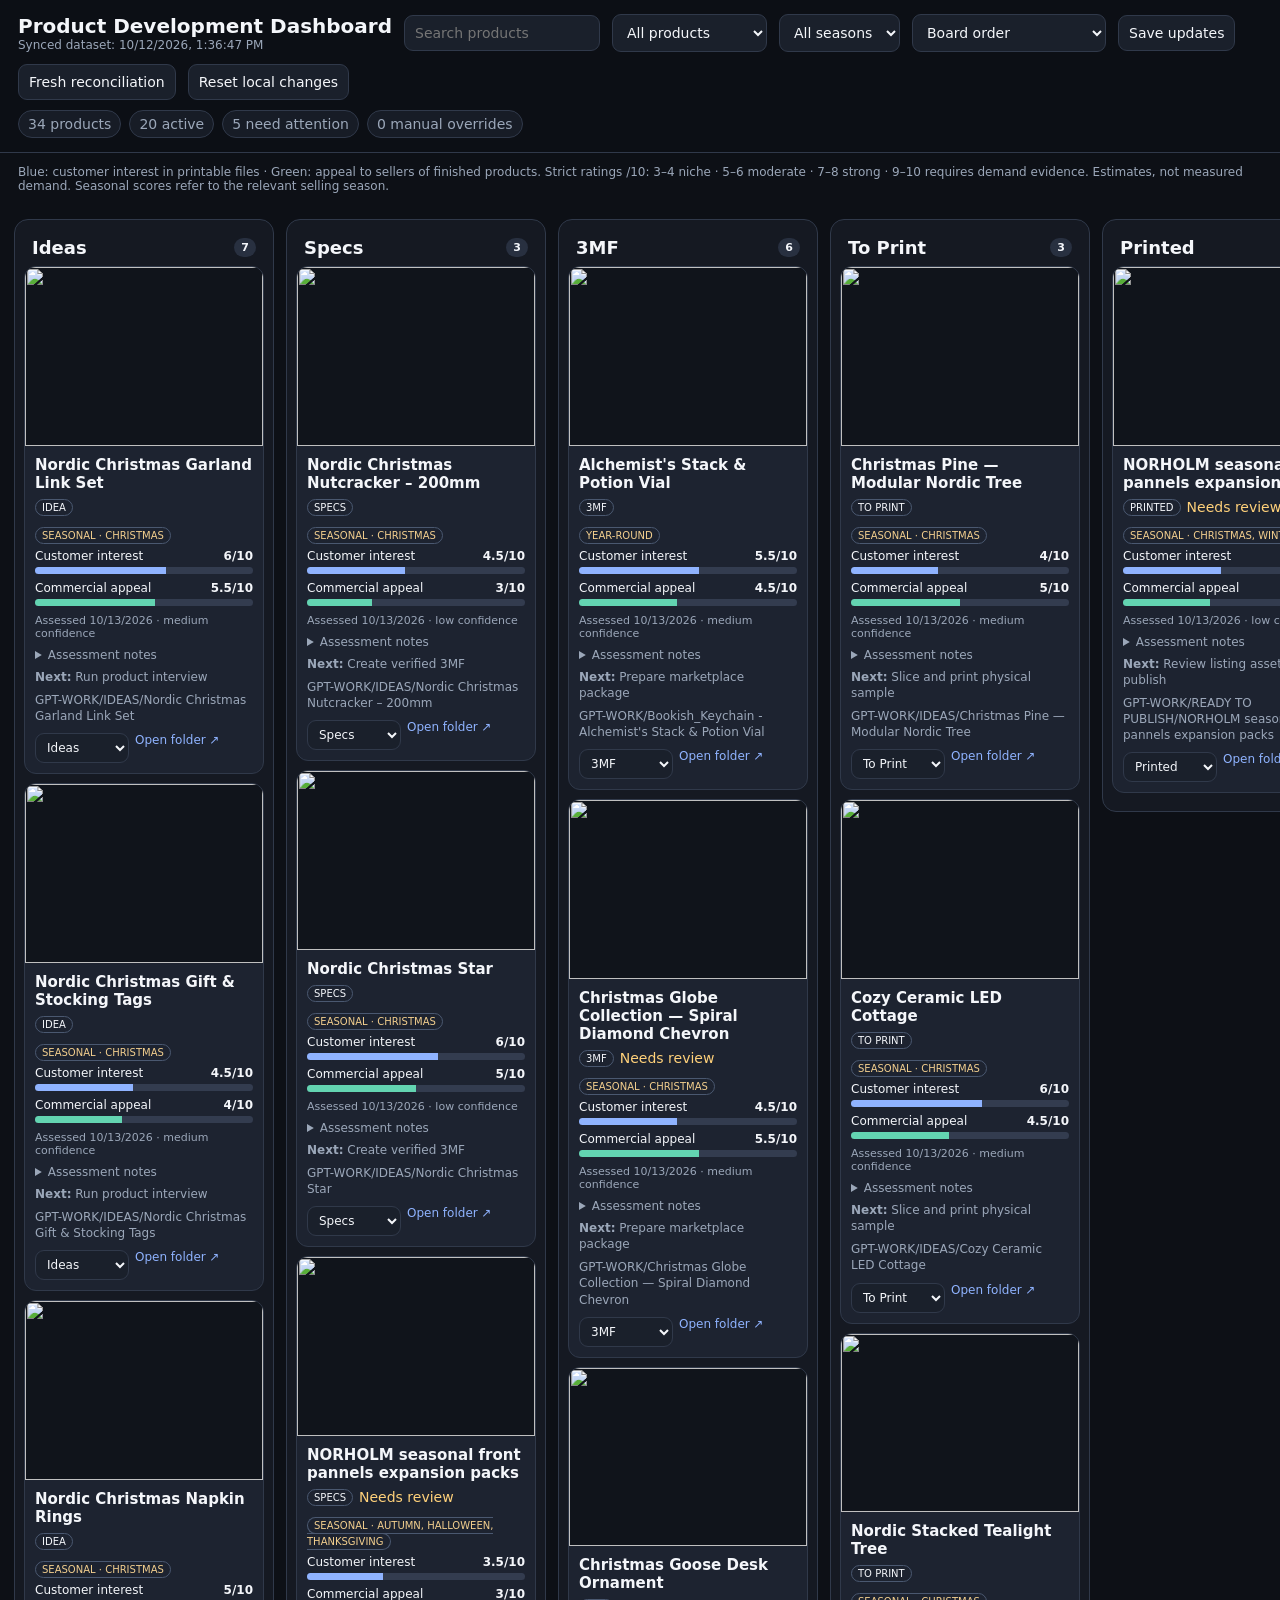
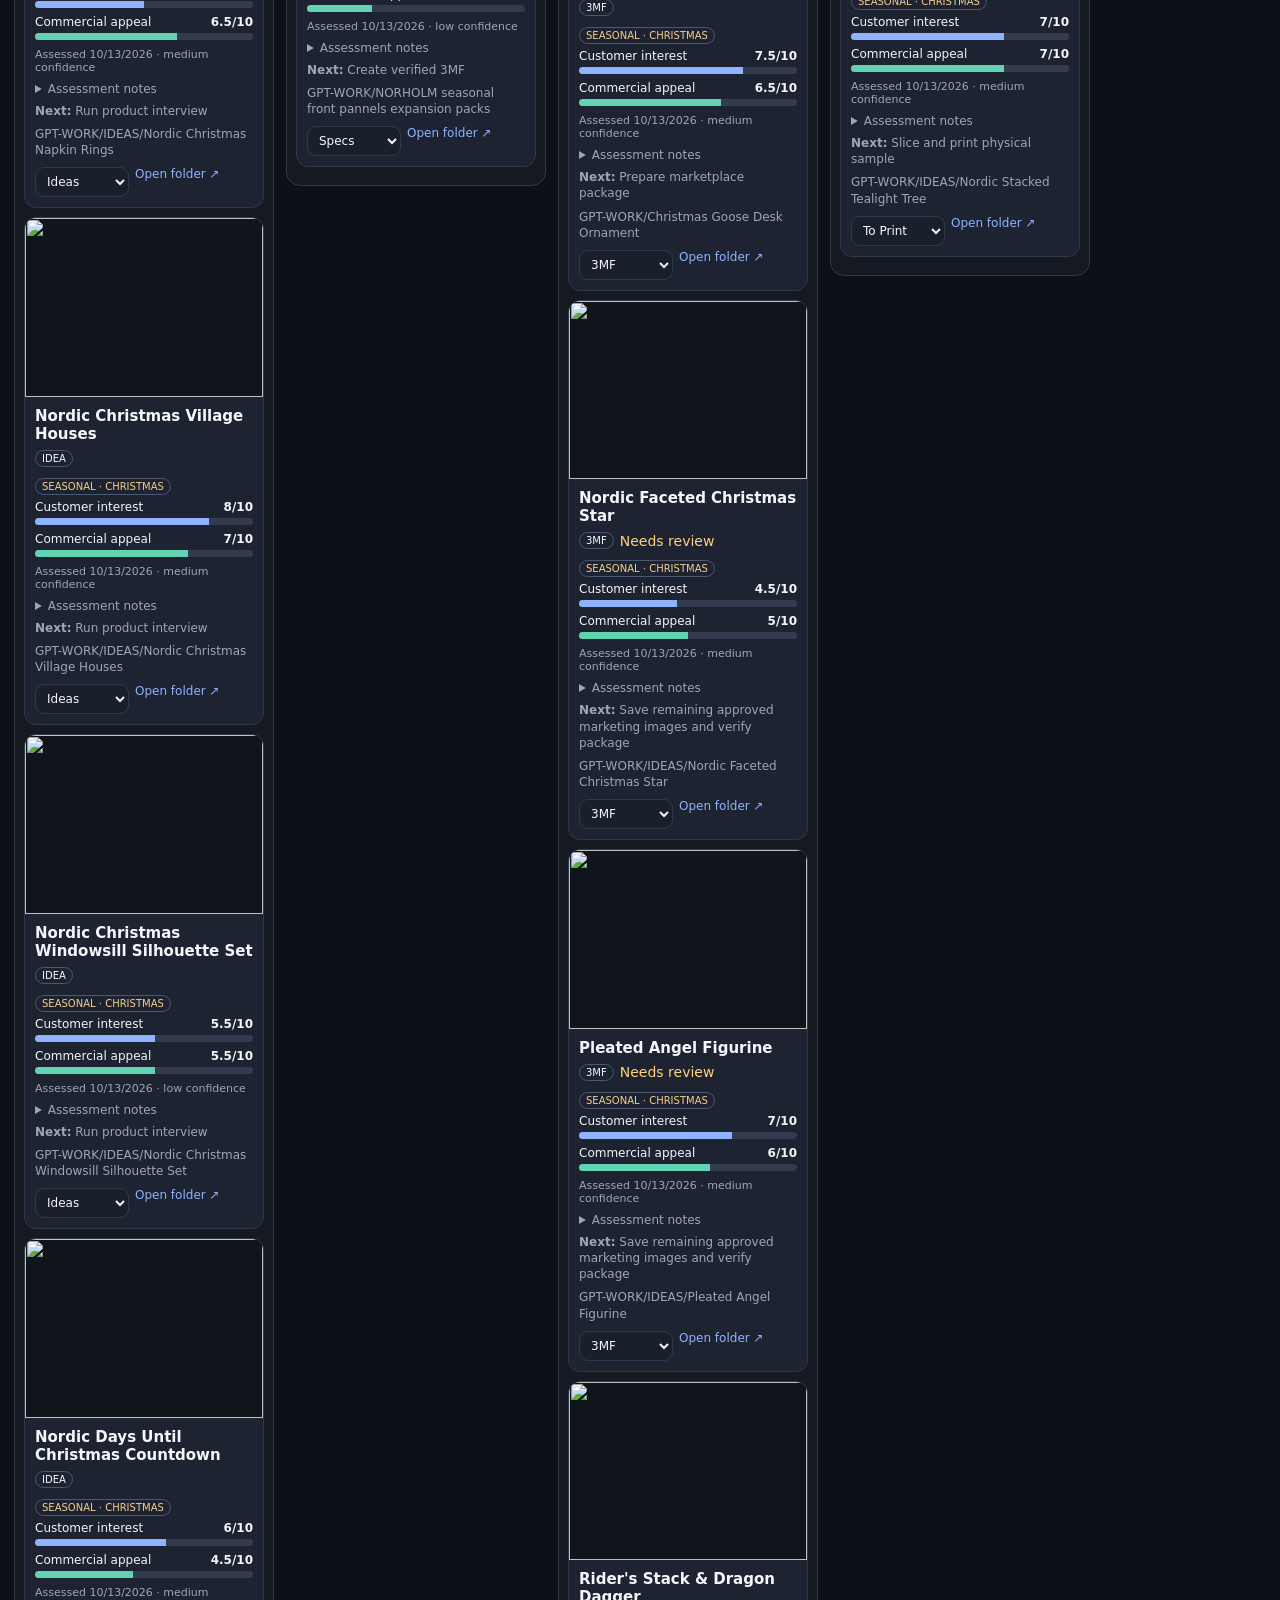
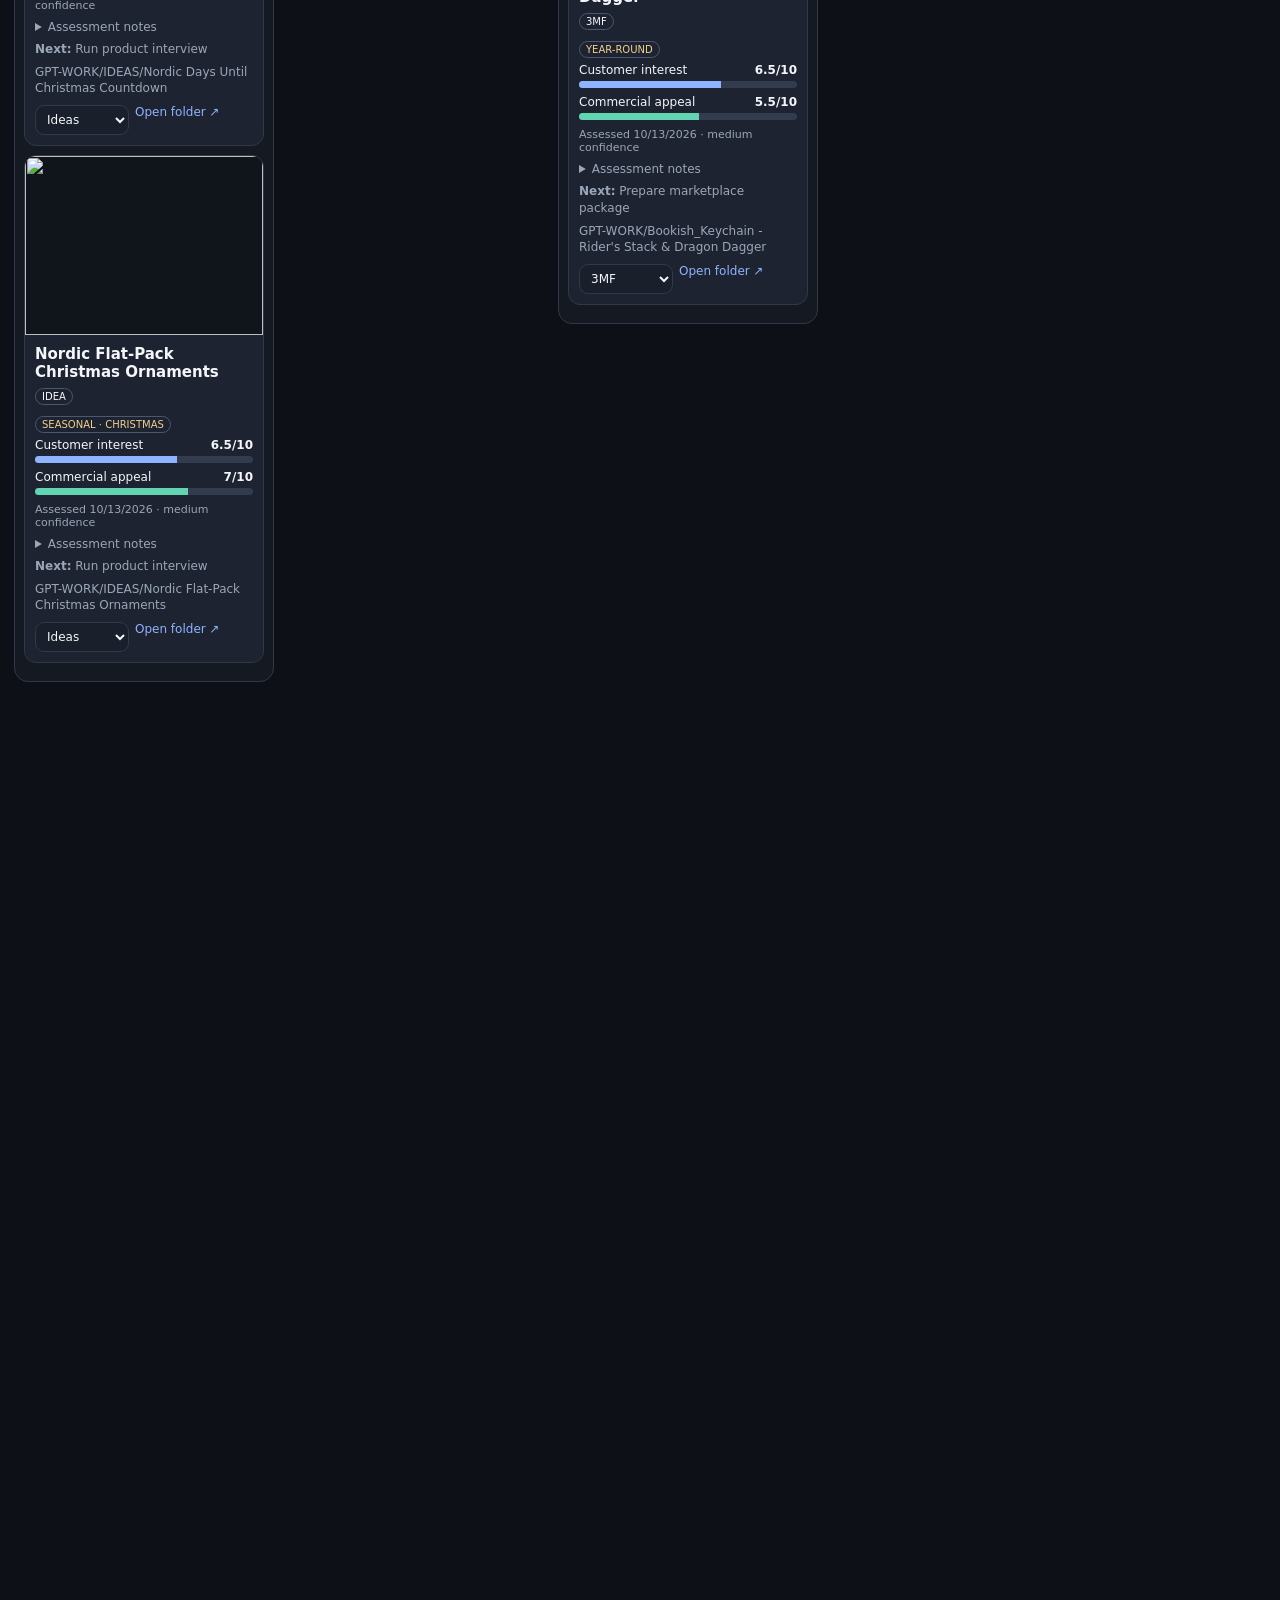
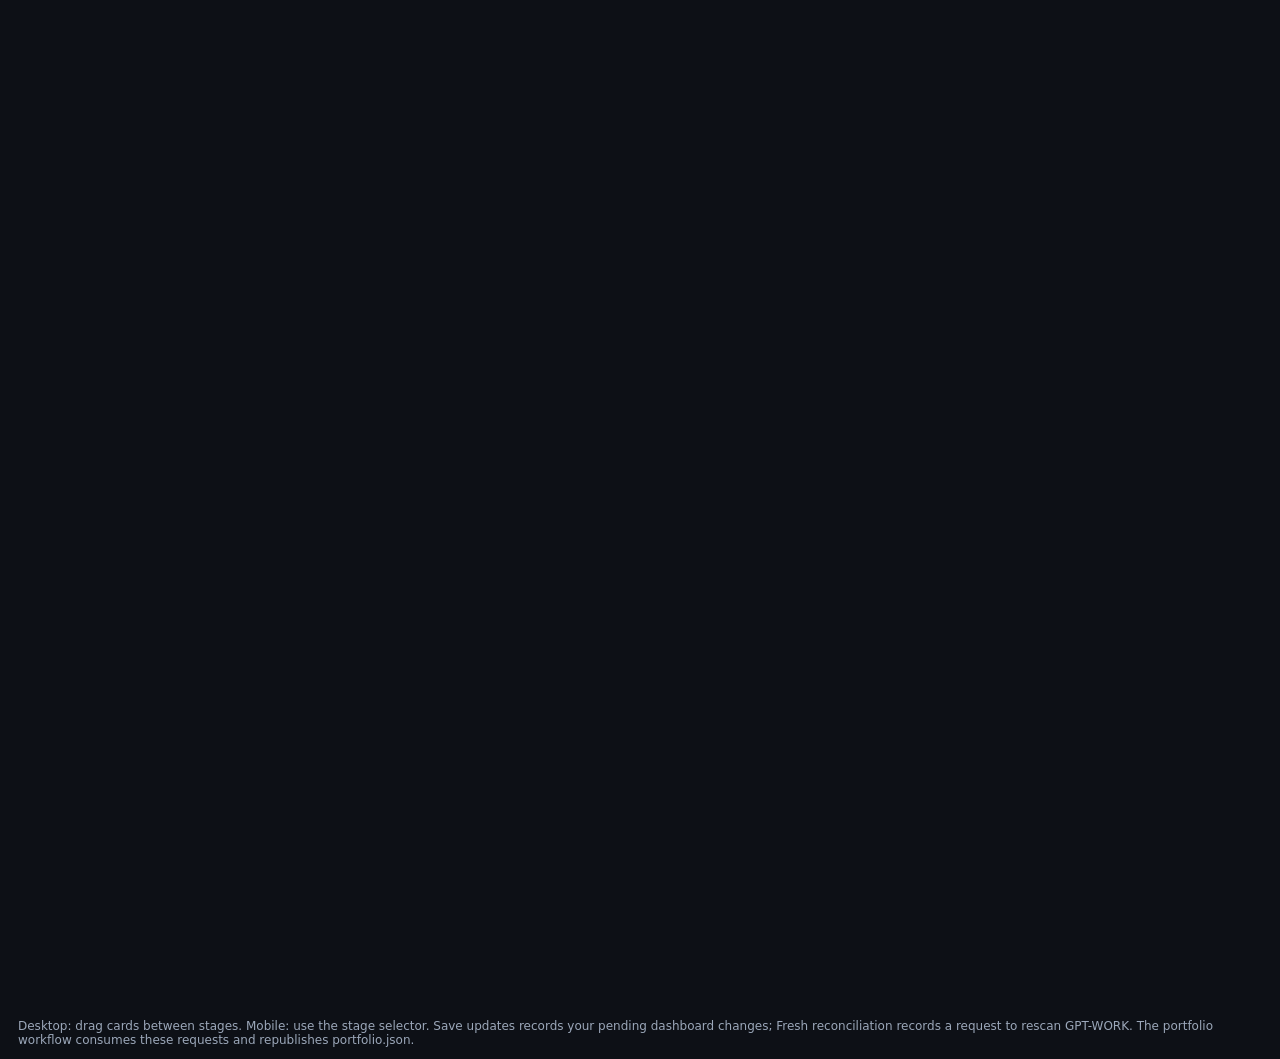
==== PRODUCT PORTFOLIO/index.html @ e4c3e8c9 "Reassess product appeal with stricter evidence-based scale" ====
<!doctype html>
<html lang="en"><head><meta charset="utf-8"><meta name="viewport" content="width=device-width,initial-scale=1">
<title>Product Development Dashboard</title>
<style>
:root{--bg:#0d1016;--panel:#151922;--card:#1d2330;--line:#30394a;--text:#f4f6fa;--muted:#9ba7b9;--accent:#8fb3ff}
*{box-sizing:border-box}body{margin:0;background:var(--bg);color:var(--text);font:14px system-ui,-apple-system,Segoe UI,sans-serif}
header{position:sticky;top:0;z-index:10;background:rgba(13,16,22,.96);border-bottom:1px solid var(--line);padding:14px 18px}
.top{display:flex;gap:12px;align-items:center;flex-wrap:wrap}.title{font-size:20px;font-weight:800;margin-right:auto}.sub{color:var(--muted);font-size:12px}
input,select,button{background:#1a202b;color:var(--text);border:1px solid var(--line);border-radius:9px;padding:9px 10px;font:inherit}
button{cursor:pointer}.stats{display:flex;gap:8px;margin-top:10px;overflow:auto}.stat{white-space:nowrap;background:#171c26;border:1px solid var(--line);border-radius:999px;padding:5px 9px;color:var(--muted)}
.board{display:grid;grid-template-columns:repeat(6,minmax(260px,1fr));gap:12px;padding:14px;align-items:start;overflow-x:auto}
.col{background:var(--panel);border:1px solid var(--line);border-radius:14px;padding:9px;min-height:170px}.col.dragover{outline:2px solid var(--accent)}
.head{display:flex;align-items:center;justify-content:space-between;padding:8px;font-weight:800;font-size:18px}.count{font-size:11px;background:#283040;border-radius:999px;padding:3px 7px}
.cards{min-height:80px}.card{background:var(--card);border:1px solid var(--line);border-radius:12px;overflow:hidden;margin-bottom:9px;cursor:grab}
.hero{aspect-ratio:4/3;background:#10141b;overflow:hidden}.hero img{width:100%;height:100%;object-fit:cover}.info{padding:10px}.name{font-weight:750;font-size:15px}
.row{display:flex;gap:6px;align-items:center;flex-wrap:wrap;margin-top:7px}.badge{font-size:10px;text-transform:uppercase;border:1px solid #4a5870;border-radius:999px;padding:2px 6px}.review{color:#ffd17a}
.next,.loc{color:var(--muted);font-size:12px;margin-top:7px;line-height:1.35}.actions{display:flex;gap:6px;margin-top:9px}.actions button,.actions select{font-size:12px;padding:6px 7px;min-width:0}.open{color:var(--accent);text-decoration:none;font-size:12px}
.empty{color:var(--muted);padding:12px 8px}.note{padding:0 18px 12px;color:var(--muted);font-size:12px}
@media(max-width:900px){header{position:static}.board{display:block;padding:10px}.col{margin-bottom:10px;min-height:0}.head{font-size:18px}.cards:empty{display:none}.card{cursor:default}.hero{aspect-ratio:16/9}.title{width:100%}#search{flex:1;min-width:140px}}
.assessment{margin-top:10px}.scoreline{display:flex;justify-content:space-between;font-size:12px;margin:7px 0 4px}.track{height:7px;border-radius:9px;background:#333c4f;overflow:hidden}.fill{height:100%;background:#8fb3ff}.fill.commercial{background:#63d4b1}.season{color:#f3cf8e}.assessment-note{font-size:11px;color:var(--muted);margin-top:8px}details.assessment-detail{font-size:12px;color:var(--muted);margin-top:8px}</style></head>
<body><header><div class="top"><div><div class="title">Product Development Dashboard</div><div class="sub" id="stamp">Loading portfolio…</div></div>
<input id="search" placeholder="Search products"><select id="filter"><option value="all">All products</option><option value="attention">Needs attention</option><option value="active">Active only</option></select>
<select id="season"><option value="all">All seasons</option><option value="seasonal">Seasonal</option><option value="year_round">Year-round</option></select><select id="sort"><option value="default">Board order</option><option value="interest">Customer interest ↓</option><option value="commercial">Commercial appeal ↓</option></select><button id="save" title="Save my dashboard changes for the next portfolio update">Save updates</button>
<button id="reconcile" title="Request a fresh scan of GPT-WORK and rebuild the portfolio">Fresh reconciliation</button>
<button id="reset" title="Remove manual browser overrides">Reset local changes</button></div><div class="stats" id="stats"></div></header>
<div class="note" style="padding-top:12px">Blue: customer interest in printable files · Green: appeal to sellers of finished products. Strict ratings /10: 3–4 niche · 5–6 moderate · 7–8 strong · 9–10 requires demand evidence. Estimates, not measured demand. Seasonal scores refer to the relevant selling season.</div><main class="board" id="board"></main><div class="note">Desktop: drag cards between stages. Mobile: use the stage selector. Save updates records your pending dashboard changes; Fresh reconciliation records a request to rescan GPT-WORK. The portfolio workflow consumes these requests and republishes portfolio.json.</div>
<script id="portfolio-snapshot" type="application/json">{
  "schema_version": 3,
  "generated_at": "2026-10-12T16:36:47+03:00",
  "root_folder_id": "1WliIAk1xWwewi_8NHIT9Mm31UZl1WCBR",
  "products": [
    {
      "product_id": "1EcqVv2Kk991em_lpnQXPmBSVgJsDqbqA",
      "product_name": "Nordic Christmas Garland Link Set",
      "stage": "idea",
      "folder_id": "1EcqVv2Kk991em_lpnQXPmBSVgJsDqbqA",
      "folder_url": "https://drive.google.com/drive/folders/1EcqVv2Kk991em_lpnQXPmBSVgJsDqbqA",
      "location": "GPT-WORK/IDEAS/Nordic Christmas Garland Link Set",
      "has_specs": false,
      "has_3mf": false,
      "has_marketplace": false,
      "printed": false,
      "published": false,
      "next_action": "Run product interview",
      "updated_at": "2026-10-12T16:36:47+03:00",
      "needs_review": false,
      "hero_asset_id": "10v7IB6beaJbgOYfWUptMBCU26TXoi_Zu",
      "hero_asset_url": "https://drive.google.com/thumbnail?id=10v7IB6beaJbgOYfWUptMBCU26TXoi_Zu&sz=w1000",
      "hero_kind": "concept",
      "seasonality": "seasonal",
      "seasons": [
        "Christmas"
      ],
      "customer_interest_score": 6,
      "commercial_appeal_score": 5.5,
      "assessment_rationale": {
        "customer_interest": "Coordinated nine-motif linking system; moderate novelty.",
        "commercial_appeal": "Link assembly and packaging add labor."
      },
      "assessment_confidence": "medium",
      "assessed_at": "2026-10-13T22:02:11+03:00",
      "assessment_method": "qualitative_v2_strict",
      "assessment_evidence": {
        "folder_url": "https://drive.google.com/drive/folders/1EcqVv2Kk991em_lpnQXPmBSVgJsDqbqA",
        "image_asset_id": "1qhSuWnBHyhj4lZd7yHUCNaVPFou0eV9e",
        "reviewed_specs": true,
        "reviewed_marketing": false
      },
      "assessment_history": [
        {
          "customer_interest_score": 8,
          "commercial_appeal_score": 7.5,
          "assessed_at": "2026-10-13T21:46:52+03:00",
          "assessment_method": "qualitative_v1",
          "superseded_reason": "Explicit user request for realistic reassessment"
        }
      ]
    },
    {
      "product_id": "1b5li4ontNMvQjagooy974GFEsGCyGhPz",
      "product_name": "Nordic Christmas Gift & Stocking Tags",
      "stage": "idea",
      "folder_id": "1b5li4ontNMvQjagooy974GFEsGCyGhPz",
      "folder_url": "https://drive.google.com/drive/folders/1b5li4ontNMvQjagooy974GFEsGCyGhPz",
      "location": "GPT-WORK/IDEAS/Nordic Christmas Gift & Stocking Tags",
      "has_specs": false,
      "has_3mf": false,
      "has_marketplace": false,
      "printed": false,
      "published": false,
      "next_action": "Run product interview",
      "updated_at": "2026-10-12T16:36:47+03:00",
      "needs_review": false,
      "hero_asset_id": "1qy8knsOCnenHmp5O3slzM2U5PUCLQ9Vo",
      "hero_asset_url": "https://drive.google.com/thumbnail?id=1qy8knsOCnenHmp5O3slzM2U5PUCLQ9Vo&sz=w1000",
      "hero_kind": "concept",
      "seasonality": "seasonal",
      "seasons": [
        "Christmas"
      ],
      "customer_interest_score": 4.5,
      "commercial_appeal_score": 4,
      "assessment_rationale": {
        "customer_interest": "Familiar flat shapes; no personalization weakens tag utility.",
        "commercial_appeal": "Low perceived value despite efficient printing."
      },
      "assessment_confidence": "medium",
      "assessed_at": "2026-10-13T22:02:11+03:00",
      "assessment_method": "qualitative_v2_strict",
      "assessment_evidence": {
        "folder_url": "https://drive.google.com/drive/folders/1b5li4ontNMvQjagooy974GFEsGCyGhPz",
        "image_asset_id": "1ol2phQEqBhg56jXrF6rtanfVlA8y_tzk",
        "reviewed_specs": true,
        "reviewed_marketing": false
      },
      "assessment_history": [
        {
          "customer_interest_score": 7.5,
          "commercial_appeal_score": 7,
          "assessed_at": "2026-10-13T21:46:52+03:00",
          "assessment_method": "qualitative_v1",
          "superseded_reason": "Explicit user request for realistic reassessment"
        }
      ]
    },
    {
      "product_id": "1ghaM2obToMfpxg4LHxdJCVaJ9ggLr3aG",
      "product_name": "Nordic Christmas Napkin Rings",
      "stage": "idea",
      "folder_id": "1ghaM2obToMfpxg4LHxdJCVaJ9ggLr3aG",
      "folder_url": "https://drive.google.com/drive/folders/1ghaM2obToMfpxg4LHxdJCVaJ9ggLr3aG",
      "location": "GPT-WORK/IDEAS/Nordic Christmas Napkin Rings",
      "has_specs": false,
      "has_3mf": false,
      "has_marketplace": false,
      "printed": false,
      "published": false,
      "next_action": "Run product interview",
      "updated_at": "2026-10-12T16:36:47+03:00",
      "needs_review": false,
      "hero_asset_id": "1sFirhNec8Yf_cKoIEnjGW6v9c0dkKEk-",
      "hero_asset_url": "https://drive.google.com/thumbnail?id=1sFirhNec8Yf_cKoIEnjGW6v9c0dkKEk-&sz=w1000",
      "hero_kind": "concept",
      "seasonality": "seasonal",
      "seasons": [
        "Christmas"
      ],
      "customer_interest_score": 5,
      "commercial_appeal_score": 6.5,
      "assessment_rationale": {
        "customer_interest": "Clear function but narrow holiday-table audience.",
        "commercial_appeal": "Low assembly effort; natural four/six-piece sets."
      },
      "assessment_confidence": "medium",
      "assessed_at": "2026-10-13T22:02:11+03:00",
      "assessment_method": "qualitative_v2_strict",
      "assessment_evidence": {
        "folder_url": "https://drive.google.com/drive/folders/1ghaM2obToMfpxg4LHxdJCVaJ9ggLr3aG",
        "image_asset_id": "1E24RXei7GDKeORsHicsguY6LcTCE1NM0",
        "reviewed_specs": true,
        "reviewed_marketing": false
      },
      "assessment_history": [
        {
          "customer_interest_score": 7.5,
          "commercial_appeal_score": 8.5,
          "assessed_at": "2026-10-13T21:46:52+03:00",
          "assessment_method": "qualitative_v1",
          "superseded_reason": "Explicit user request for realistic reassessment"
        }
      ]
    },
    {
      "product_id": "1aLoYR8jj0ast9cljZhBQCx2afHQ7PTIW",
      "product_name": "Nordic Christmas Village Houses",
      "stage": "idea",
      "folder_id": "1aLoYR8jj0ast9cljZhBQCx2afHQ7PTIW",
      "folder_url": "https://drive.google.com/drive/folders/1aLoYR8jj0ast9cljZhBQCx2afHQ7PTIW",
      "location": "GPT-WORK/IDEAS/Nordic Christmas Village Houses",
      "has_specs": false,
      "has_3mf": false,
      "has_marketplace": false,
      "printed": false,
      "published": false,
      "next_action": "Run product interview",
      "updated_at": "2026-10-12T16:36:47+03:00",
      "needs_review": false,
      "hero_asset_id": "1cOxAUGi2JidXAn_0hukiQf7LQdFVuchz",
      "hero_asset_url": "https://drive.google.com/thumbnail?id=1cOxAUGi2JidXAn_0hukiQf7LQdFVuchz&sz=w1000",
      "hero_kind": "concept",
      "seasonality": "seasonal",
      "seasons": [
        "Christmas"
      ],
      "customer_interest_score": 8,
      "commercial_appeal_score": 7,
      "assessment_rationale": {
        "customer_interest": "Cohesive illuminated village and accent options offer clear differentiation.",
        "commercial_appeal": "Set sales potential; multiple house prints, LEDs and packing costs."
      },
      "assessment_confidence": "medium",
      "assessed_at": "2026-10-13T22:02:11+03:00",
      "assessment_method": "qualitative_v2_strict",
      "assessment_evidence": {
        "folder_url": "https://drive.google.com/drive/folders/1aLoYR8jj0ast9cljZhBQCx2afHQ7PTIW",
        "image_asset_id": "1PG2K-w-Xb6eQKSkTbvqzYqMzzP9h5VU1",
        "reviewed_specs": true,
        "reviewed_marketing": false
      },
      "assessment_history": [
        {
          "customer_interest_score": 9,
          "commercial_appeal_score": 8,
          "assessed_at": "2026-10-13T21:46:52+03:00",
          "assessment_method": "qualitative_v1",
          "superseded_reason": "Explicit user request for realistic reassessment"
        }
      ]
    },
    {
      "product_id": "1LrwnPToGFflX1Ig8-HerI9_8BPRR60ms",
      "product_name": "Nordic Christmas Windowsill Silhouette Set",
      "stage": "idea",
      "folder_id": "1LrwnPToGFflX1Ig8-HerI9_8BPRR60ms",
      "folder_url": "https://drive.google.com/drive/folders/1LrwnPToGFflX1Ig8-HerI9_8BPRR60ms",
      "location": "GPT-WORK/IDEAS/Nordic Christmas Windowsill Silhouette Set",
      "has_specs": false,
      "has_3mf": false,
      "has_marketplace": false,
      "printed": false,
      "published": false,
      "next_action": "Run product interview",
      "updated_at": "2026-10-12T16:36:47+03:00",
      "needs_review": false,
      "hero_asset_id": "1QwyFJWrpDdqjkSgs6rVDSjOIF4M-GO5M",
      "hero_asset_url": "https://drive.google.com/thumbnail?id=1QwyFJWrpDdqjkSgs6rVDSjOIF4M-GO5M&sz=w1000",
      "hero_kind": "concept",
      "seasonality": "seasonal",
      "seasons": [
        "Christmas"
      ],
      "customer_interest_score": 5.5,
      "commercial_appeal_score": 5.5,
      "assessment_rationale": {
        "customer_interest": "Coordinated scene; concept-only production evidence.",
        "commercial_appeal": "Thin silhouettes and lighting/stands need validation."
      },
      "assessment_confidence": "low",
      "assessed_at": "2026-10-13T22:02:11+03:00",
      "assessment_method": "qualitative_v2_strict",
      "assessment_evidence": {
        "folder_url": "https://drive.google.com/drive/folders/1LrwnPToGFflX1Ig8-HerI9_8BPRR60ms",
        "image_asset_id": "1QwyFJWrpDdqjkSgs6rVDSjOIF4M-GO5M",
        "reviewed_specs": false,
        "reviewed_marketing": false
      },
      "assessment_history": [
        {
          "customer_interest_score": 7.5,
          "commercial_appeal_score": 8,
          "assessed_at": "2026-10-13T21:46:52+03:00",
          "assessment_method": "qualitative_v1",
          "superseded_reason": "Explicit user request for realistic reassessment"
        }
      ]
    },
    {
      "product_id": "1e44YH3hx9hdRwhai8REY03ZNl7-vcnr7",
      "product_name": "Nordic Days Until Christmas Countdown",
      "stage": "idea",
      "folder_id": "1e44YH3hx9hdRwhai8REY03ZNl7-vcnr7",
      "folder_url": "https://drive.google.com/drive/folders/1e44YH3hx9hdRwhai8REY03ZNl7-vcnr7",
      "location": "GPT-WORK/IDEAS/Nordic Days Until Christmas Countdown",
      "has_specs": false,
      "has_3mf": false,
      "has_marketplace": false,
      "printed": false,
      "published": false,
      "next_action": "Run product interview",
      "updated_at": "2026-10-12T16:36:47+03:00",
      "needs_review": false,
      "hero_asset_id": "1PvdeHO4VeQrOQhsNuWDTjLDzIMQRhTh2",
      "hero_asset_url": "https://drive.google.com/thumbnail?id=1PvdeHO4VeQrOQhsNuWDTjLDzIMQRhTh2&sz=w1000",
      "hero_kind": "concept",
      "seasonality": "seasonal",
      "seasons": [
        "Christmas"
      ],
      "customer_interest_score": 6,
      "commercial_appeal_score": 4.5,
      "assessment_rationale": {
        "customer_interest": "Daily ritual adds utility; familiar cube countdown format.",
        "commercial_appeal": "Many numeral inserts, spare cubes and short selling window."
      },
      "assessment_confidence": "medium",
      "assessed_at": "2026-10-13T22:02:11+03:00",
      "assessment_method": "qualitative_v2_strict",
      "assessment_evidence": {
        "folder_url": "https://drive.google.com/drive/folders/1e44YH3hx9hdRwhai8REY03ZNl7-vcnr7",
        "image_asset_id": "1e_zGgQuPbOGVPufuoYE_XIw5aiTqfJBn",
        "reviewed_specs": true,
        "reviewed_marketing": false
      },
      "assessment_history": [
        {
          "customer_interest_score": 8,
          "commercial_appeal_score": 7,
          "assessed_at": "2026-10-13T21:46:52+03:00",
          "assessment_method": "qualitative_v1",
          "superseded_reason": "Explicit user request for realistic reassessment"
        }
      ]
    },
    {
      "product_id": "1u6to3SB8aaWA08zV-0fqmabtImEXXFaJ",
      "product_name": "Nordic Flat-Pack Christmas Ornaments",
      "stage": "idea",
      "folder_id": "1u6to3SB8aaWA08zV-0fqmabtImEXXFaJ",
      "folder_url": "https://drive.google.com/drive/folders/1u6to3SB8aaWA08zV-0fqmabtImEXXFaJ",
      "location": "GPT-WORK/IDEAS/Nordic Flat-Pack Christmas Ornaments",
      "has_specs": false,
      "has_3mf": false,
      "has_marketplace": false,
      "printed": false,
      "published": false,
      "next_action": "Run product interview",
      "updated_at": "2026-10-12T16:36:47+03:00",
      "needs_review": false,
      "hero_asset_id": "1gs4OoRDJQCinysNBWDNbgMMO74KTOH9Z",
      "hero_asset_url": "https://drive.google.com/thumbnail?id=1gs4OoRDJQCinysNBWDNbgMMO74KTOH9Z&sz=w1000",
      "hero_kind": "concept",
      "seasonality": "seasonal",
      "seasons": [
        "Christmas"
      ],
      "customer_interest_score": 6.5,
      "commercial_appeal_score": 7,
      "assessment_rationale": {
        "customer_interest": "Coordinated 3D flat-pack forms add practical value.",
        "commercial_appeal": "Compact shipping and set potential; verify joints."
      },
      "assessment_confidence": "medium",
      "assessed_at": "2026-10-13T22:02:11+03:00",
      "assessment_method": "qualitative_v2_strict",
      "assessment_evidence": {
        "folder_url": "https://drive.google.com/drive/folders/1u6to3SB8aaWA08zV-0fqmabtImEXXFaJ",
        "image_asset_id": "1EFYCQ4kxwGoB1vfYztpYWTg-nus9tkk0",
        "reviewed_specs": true,
        "reviewed_marketing": false
      },
      "assessment_history": [
        {
          "customer_interest_score": 8,
          "commercial_appeal_score": 8.5,
          "assessed_at": "2026-10-13T21:46:52+03:00",
          "assessment_method": "qualitative_v1",
          "superseded_reason": "Explicit user request for realistic reassessment"
        }
      ]
    },
    {
      "product_id": "12QvJIAxzdxSbyDLWFqcWKY83krNYQn9Z",
      "product_name": "Nordic Christmas Nutcracker – 200mm",
      "stage": "specs",
      "folder_id": "12QvJIAxzdxSbyDLWFqcWKY83krNYQn9Z",
      "folder_url": "https://drive.google.com/drive/folders/12QvJIAxzdxSbyDLWFqcWKY83krNYQn9Z",
      "location": "GPT-WORK/IDEAS/Nordic Christmas Nutcracker – 200mm",
      "has_specs": true,
      "has_3mf": false,
      "has_marketplace": false,
      "printed": false,
      "published": false,
      "next_action": "Create verified 3MF",
      "updated_at": "2026-10-12T16:36:47+03:00",
      "needs_review": false,
      "hero_asset_id": "11GCoPEmkjJyjzRatw-9rqJm4EdR9NBVN",
      "hero_asset_url": "https://drive.google.com/thumbnail?id=11GCoPEmkjJyjzRatw-9rqJm4EdR9NBVN&sz=w1000",
      "hero_kind": "concept",
      "seasonality": "seasonal",
      "seasons": [
        "Christmas"
      ],
      "customer_interest_score": 4.5,
      "commercial_appeal_score": 3,
      "assessment_rationale": {
        "customer_interest": "Recognizable but intricate decoration without a clear new advantage.",
        "commercial_appeal": "Multicolor details and assembly make production difficult."
      },
      "assessment_confidence": "low",
      "assessed_at": "2026-10-13T22:02:11+03:00",
      "assessment_method": "qualitative_v2_strict",
      "assessment_evidence": {
        "folder_url": "https://drive.google.com/drive/folders/12QvJIAxzdxSbyDLWFqcWKY83krNYQn9Z",
        "image_asset_id": "11GCoPEmkjJyjzRatw-9rqJm4EdR9NBVN",
        "reviewed_specs": true,
        "reviewed_marketing": false
      },
      "assessment_history": [
        {
          "customer_interest_score": 7.5,
          "commercial_appeal_score": 6,
          "assessed_at": "2026-10-13T21:46:52+03:00",
          "assessment_method": "qualitative_v1",
          "superseded_reason": "Explicit user request for realistic reassessment"
        }
      ]
    },
    {
      "product_id": "1WWy3Yt-N8j_DjRtu5Ce9DjokV0bOfoNw",
      "product_name": "Nordic Christmas Star",
      "stage": "specs",
      "folder_id": "1WWy3Yt-N8j_DjRtu5Ce9DjokV0bOfoNw",
      "folder_url": "https://drive.google.com/drive/folders/1WWy3Yt-N8j_DjRtu5Ce9DjokV0bOfoNw",
      "location": "GPT-WORK/IDEAS/Nordic Christmas Star",
      "has_specs": true,
      "has_3mf": false,
      "has_marketplace": false,
      "printed": false,
      "published": false,
      "next_action": "Create verified 3MF",
      "updated_at": "2026-10-12T16:36:47+03:00",
      "needs_review": false,
      "hero_asset_id": "14wA28aTxIKATOh8RL-iEP7L9MFG2l6qf",
      "hero_asset_url": "https://drive.google.com/thumbnail?id=14wA28aTxIKATOh8RL-iEP7L9MFG2l6qf&sz=w1000",
      "hero_kind": "concept",
      "seasonality": "seasonal",
      "seasons": [
        "Christmas"
      ],
      "customer_interest_score": 6,
      "commercial_appeal_score": 5,
      "assessment_rationale": {
        "customer_interest": "Sculptural illumination has display impact.",
        "commercial_appeal": "Light installation, finishing and shipping effort remain uncertain."
      },
      "assessment_confidence": "low",
      "assessed_at": "2026-10-13T22:02:11+03:00",
      "assessment_method": "qualitative_v2_strict",
      "assessment_evidence": {
        "folder_url": "https://drive.google.com/drive/folders/1WWy3Yt-N8j_DjRtu5Ce9DjokV0bOfoNw",
        "image_asset_id": "14wA28aTxIKATOh8RL-iEP7L9MFG2l6qf",
        "reviewed_specs": true,
        "reviewed_marketing": false
      },
      "assessment_history": [
        {
          "customer_interest_score": 7.5,
          "commercial_appeal_score": 7.5,
          "assessed_at": "2026-10-13T21:46:52+03:00",
          "assessment_method": "qualitative_v1",
          "superseded_reason": "Explicit user request for realistic reassessment"
        }
      ]
    },
    {
      "product_id": "164zn0PM3COB3PNFVcpjbLBHbwnBLAciv",
      "product_name": "NORHOLM seasonal front pannels expansion packs",
      "stage": "specs",
      "folder_id": "164zn0PM3COB3PNFVcpjbLBHbwnBLAciv",
      "folder_url": "https://drive.google.com/drive/folders/164zn0PM3COB3PNFVcpjbLBHbwnBLAciv",
      "location": "GPT-WORK/NORHOLM seasonal front pannels expansion packs",
      "has_specs": true,
      "has_3mf": false,
      "has_marketplace": false,
      "printed": false,
      "published": false,
      "next_action": "Create verified 3MF",
      "updated_at": "2026-10-12T16:36:47+03:00",
      "needs_review": true,
      "hero_asset_id": "1oYz4qZ-7E0HOXrmJ-CQNDQb82l60N8yK",
      "hero_asset_url": "https://drive.google.com/thumbnail?id=1oYz4qZ-7E0HOXrmJ-CQNDQb82l60N8yK&sz=w1000",
      "hero_kind": "concept",
      "review_note": "Two separate expansion-pack folders exist; reconcile package scope and completeness before publishing.",
      "seasonality": "seasonal",
      "seasons": [
        "Autumn",
        "Halloween",
        "Thanksgiving"
      ],
      "customer_interest_score": 3.5,
      "commercial_appeal_score": 3,
      "assessment_rationale": {
        "customer_interest": "Expansion depends on existing NORHOLM owners.",
        "commercial_appeal": "Limited standalone appeal; needs compatible houses."
      },
      "assessment_confidence": "low",
      "assessed_at": "2026-10-13T22:02:11+03:00",
      "assessment_method": "qualitative_v2_strict",
      "assessment_evidence": {
        "folder_url": "https://drive.google.com/drive/folders/164zn0PM3COB3PNFVcpjbLBHbwnBLAciv",
        "image_asset_id": "1oYz4qZ-7E0HOXrmJ-CQNDQb82l60N8yK",
        "reviewed_specs": false,
        "reviewed_marketing": true
      },
      "assessment_history": [
        {
          "customer_interest_score": 6.5,
          "commercial_appeal_score": 6.5,
          "assessed_at": "2026-10-13T21:46:52+03:00",
          "assessment_method": "qualitative_v1",
          "superseded_reason": "Explicit user request for realistic reassessment"
        }
      ]
    },
    {
      "product_id": "1u9UenRlPvlMpSJWjGqQKXp6nO92Xc1Sb",
      "product_name": "Alchemist's Stack & Potion Vial",
      "stage": "3mf",
      "folder_id": "1u9UenRlPvlMpSJWjGqQKXp6nO92Xc1Sb",
      "folder_url": "https://drive.google.com/drive/folders/1u9UenRlPvlMpSJWjGqQKXp6nO92Xc1Sb",
      "location": "GPT-WORK/Bookish_Keychain - Alchemist's Stack & Potion Vial",
      "hero_asset_id": "1wj3Np7avMI4FnhiTngAnKtQoWN4SnOVF",
      "hero_asset_url": "https://drive.google.com/thumbnail?id=1wj3Np7avMI4FnhiTngAnKtQoWN4SnOVF&sz=w1000",
      "hero_kind": "actual_model",
      "has_specs": false,
      "has_3mf": true,
      "has_marketplace": false,
      "published": false,
      "next_action": "Prepare marketplace package",
      "updated_at": "2026-10-12T16:36:47+03:00",
      "needs_review": false,
      "printed": false,
      "seasonality": "year_round",
      "seasons": [],
      "customer_interest_score": 5.5,
      "commercial_appeal_score": 4.5,
      "assessment_rationale": {
        "customer_interest": "Bookish gift niche; bulky charm and less readable potion detail.",
        "commercial_appeal": "Assembly, attachment strength and limited pricing power."
      },
      "assessment_confidence": "medium",
      "assessed_at": "2026-10-13T22:02:11+03:00",
      "assessment_method": "qualitative_v2_strict",
      "assessment_evidence": {
        "folder_url": "https://drive.google.com/drive/folders/1u9UenRlPvlMpSJWjGqQKXp6nO92Xc1Sb",
        "image_asset_id": "1wj3Np7avMI4FnhiTngAnKtQoWN4SnOVF",
        "reviewed_specs": false,
        "reviewed_marketing": false
      },
      "assessment_history": [
        {
          "customer_interest_score": 7.5,
          "commercial_appeal_score": 7,
          "assessed_at": "2026-10-13T21:46:52+03:00",
          "assessment_method": "qualitative_v1",
          "superseded_reason": "Explicit user request for realistic reassessment"
        }
      ]
    },
    {
      "product_id": "1_VzC9zs5H2gxJj1V0qp5eA80oofe7cBx",
      "product_name": "Christmas Globe Collection — Spiral Diamond Chevron",
      "stage": "3mf",
      "folder_id": "1_VzC9zs5H2gxJj1V0qp5eA80oofe7cBx",
      "folder_url": "https://drive.google.com/drive/folders/1_VzC9zs5H2gxJj1V0qp5eA80oofe7cBx",
      "location": "GPT-WORK/Christmas Globe Collection — Spiral Diamond Chevron",
      "has_specs": true,
      "has_3mf": true,
      "has_marketplace": false,
      "printed": false,
      "published": false,
      "next_action": "Prepare marketplace package",
      "updated_at": "2026-10-12T16:36:47+03:00",
      "needs_review": true,
      "hero_asset_id": "1hLG2-NXEfK9S20_avjzsCWynKRHtjt1t",
      "hero_asset_url": "https://drive.google.com/thumbnail?id=1hLG2-NXEfK9S20_avjzsCWynKRHtjt1t&sz=w1000",
      "hero_kind": "actual_model",
      "review_note": "User must add permanent socket-to-shell connections in the slicer; fit and hanging strength remain untested.",
      "seasonality": "seasonal",
      "seasons": [
        "Christmas"
      ],
      "customer_interest_score": 4.5,
      "commercial_appeal_score": 5.5,
      "assessment_rationale": {
        "customer_interest": "Three ornament textures, but a familiar bauble format.",
        "commercial_appeal": "Set potential; unresolved hanging connection reduces readiness."
      },
      "assessment_confidence": "medium",
      "assessed_at": "2026-10-13T22:02:11+03:00",
      "assessment_method": "qualitative_v2_strict",
      "assessment_evidence": {
        "folder_url": "https://drive.google.com/drive/folders/1_VzC9zs5H2gxJj1V0qp5eA80oofe7cBx",
        "image_asset_id": "1hLG2-NXEfK9S20_avjzsCWynKRHtjt1t",
        "reviewed_specs": true,
        "reviewed_marketing": false
      },
      "assessment_history": [
        {
          "customer_interest_score": 7.5,
          "commercial_appeal_score": 8,
          "assessed_at": "2026-10-13T21:46:52+03:00",
          "assessment_method": "qualitative_v1",
          "superseded_reason": "Explicit user request for realistic reassessment"
        }
      ]
    },
    {
      "product_id": "1h9ePQPW1PNbv_jNWQBTF0IUkH8fYHENd",
      "product_name": "Christmas Goose Desk Ornament",
      "stage": "3mf",
      "folder_id": "1h9ePQPW1PNbv_jNWQBTF0IUkH8fYHENd",
      "folder_url": "https://drive.google.com/drive/folders/1h9ePQPW1PNbv_jNWQBTF0IUkH8fYHENd",
      "location": "GPT-WORK/Christmas Goose Desk Ornament",
      "has_specs": true,
      "has_3mf": true,
      "has_marketplace": false,
      "printed": false,
      "published": false,
      "next_action": "Prepare marketplace package",
      "updated_at": "2026-10-12T16:36:47+03:00",
      "needs_review": false,
      "hero_asset_id": "103C1QJQtdzBmKJdoOkIbfs3TSsnhMTap",
      "hero_asset_url": "https://drive.google.com/thumbnail?id=103C1QJQtdzBmKJdoOkIbfs3TSsnhMTap&sz=w1000",
      "hero_kind": "actual_model",
      "seasonality": "seasonal",
      "seasons": [
        "Christmas"
      ],
      "customer_interest_score": 7.5,
      "commercial_appeal_score": 6.5,
      "assessment_rationale": {
        "customer_interest": "Memorable clean character silhouette and gift appeal.",
        "commercial_appeal": "Plausible character product; actual assembly time still needed."
      },
      "assessment_confidence": "medium",
      "assessed_at": "2026-10-13T22:02:11+03:00",
      "assessment_method": "qualitative_v2_strict",
      "assessment_evidence": {
        "folder_url": "https://drive.google.com/drive/folders/1h9ePQPW1PNbv_jNWQBTF0IUkH8fYHENd",
        "image_asset_id": "103C1QJQtdzBmKJdoOkIbfs3TSsnhMTap",
        "reviewed_specs": true,
        "reviewed_marketing": false
      },
      "assessment_history": [
        {
          "customer_interest_score": 9,
          "commercial_appeal_score": 8,
          "assessed_at": "2026-10-13T21:46:52+03:00",
          "assessment_method": "qualitative_v1",
          "superseded_reason": "Explicit user request for realistic reassessment"
        }
      ]
    },
    {
      "product_id": "1o-hn3RiZvHamzrLq6Q9XgfZXaZLeEMhR",
      "product_name": "Nordic Faceted Christmas Star",
      "stage": "3mf",
      "folder_id": "1o-hn3RiZvHamzrLq6Q9XgfZXaZLeEMhR",
      "folder_url": "https://drive.google.com/drive/folders/1o-hn3RiZvHamzrLq6Q9XgfZXaZLeEMhR",
      "location": "GPT-WORK/IDEAS/Nordic Faceted Christmas Star",
      "has_specs": true,
      "has_3mf": true,
      "has_marketplace": false,
      "printed": false,
      "published": false,
      "next_action": "Save remaining approved marketing images and verify package",
      "updated_at": "2026-10-12T16:36:47+03:00",
      "needs_review": true,
      "hero_asset_id": "1lIIGFgzfppNf9bRNO8Sy7tuUrRR5XBCJ",
      "hero_asset_url": "https://drive.google.com/thumbnail?id=1lIIGFgzfppNf9bRNO8Sy7tuUrRR5XBCJ&sz=w1000",
      "hero_kind": "actual_model",
      "review_note": "Marketplace copy exists; newly approved additional marketing image uploads remain incomplete.",
      "seasonality": "seasonal",
      "seasons": [
        "Christmas"
      ],
      "customer_interest_score": 4.5,
      "commercial_appeal_score": 5,
      "assessment_rationale": {
        "customer_interest": "Clean geometric star; little novelty among ornaments.",
        "commercial_appeal": "Five-piece glue assembly weakens batch efficiency."
      },
      "assessment_confidence": "medium",
      "assessed_at": "2026-10-13T22:02:11+03:00",
      "assessment_method": "qualitative_v2_strict",
      "assessment_evidence": {
        "folder_url": "https://drive.google.com/drive/folders/1o-hn3RiZvHamzrLq6Q9XgfZXaZLeEMhR",
        "image_asset_id": "1FRH0ea5BKBJ_9_2FaD2i1oMAIVGWl8ed",
        "reviewed_specs": true,
        "reviewed_marketing": true
      },
      "assessment_history": [
        {
          "customer_interest_score": 7,
          "commercial_appeal_score": 7.5,
          "assessed_at": "2026-10-13T21:46:52+03:00",
          "assessment_method": "qualitative_v1",
          "superseded_reason": "Explicit user request for realistic reassessment"
        }
      ]
    },
    {
      "product_id": "1o8ExYEkxf_axhMl2-eyZfXG8t43HzlfA",
      "product_name": "Pleated Angel Figurine",
      "stage": "3mf",
      "folder_id": "1o8ExYEkxf_axhMl2-eyZfXG8t43HzlfA",
      "folder_url": "https://drive.google.com/drive/folders/1o8ExYEkxf_axhMl2-eyZfXG8t43HzlfA",
      "location": "GPT-WORK/IDEAS/Pleated Angel Figurine",
      "has_specs": true,
      "has_3mf": true,
      "has_marketplace": false,
      "printed": false,
      "published": false,
      "next_action": "Save remaining approved marketing images and verify package",
      "updated_at": "2026-10-12T16:36:47+03:00",
      "needs_review": true,
      "hero_asset_id": "1xj0IbNflFz5YgxcorfCsPZ9xaIiWUh0i",
      "hero_asset_url": "https://drive.google.com/thumbnail?id=1xj0IbNflFz5YgxcorfCsPZ9xaIiWUh0i&sz=w1000",
      "hero_kind": "actual_model",
      "review_note": "Marketplace copy exists; newly approved additional marketing image uploads remain incomplete.",
      "seasonality": "seasonal",
      "seasons": [
        "Christmas"
      ],
      "customer_interest_score": 7,
      "commercial_appeal_score": 6,
      "assessment_rationale": {
        "customer_interest": "Pleats and wings provide strong sculptural décor appeal.",
        "commercial_appeal": "Wing support cleanup and delicate packing reduce efficiency."
      },
      "assessment_confidence": "medium",
      "assessed_at": "2026-10-13T22:02:11+03:00",
      "assessment_method": "qualitative_v2_strict",
      "assessment_evidence": {
        "folder_url": "https://drive.google.com/drive/folders/1o8ExYEkxf_axhMl2-eyZfXG8t43HzlfA",
        "image_asset_id": "1xj0IbNflFz5YgxcorfCsPZ9xaIiWUh0i",
        "reviewed_specs": true,
        "reviewed_marketing": true
      },
      "assessment_history": [
        {
          "customer_interest_score": 8.5,
          "commercial_appeal_score": 8,
          "assessed_at": "2026-10-13T21:46:52+03:00",
          "assessment_method": "qualitative_v1",
          "superseded_reason": "Explicit user request for realistic reassessment"
        }
      ]
    },
    {
      "product_id": "1GQD8YzJT2gOMun1B_Jb7bY--gdhnZthe",
      "product_name": "Rider's Stack & Dragon Dagger",
      "stage": "3mf",
      "folder_id": "1GQD8YzJT2gOMun1B_Jb7bY--gdhnZthe",
      "folder_url": "https://drive.google.com/drive/folders/1GQD8YzJT2gOMun1B_Jb7bY--gdhnZthe",
      "location": "GPT-WORK/Bookish_Keychain - Rider's Stack & Dragon Dagger",
      "hero_asset_id": "1t6SsKrewOfB63RgHkUCBV-48eBF9hUvi",
      "hero_asset_url": "https://drive.google.com/thumbnail?id=1t6SsKrewOfB63RgHkUCBV-48eBF9hUvi&sz=w1000",
      "hero_kind": "actual_model",
      "has_specs": false,
      "has_3mf": true,
      "has_marketplace": false,
      "published": false,
      "next_action": "Prepare marketplace package",
      "updated_at": "2026-10-12T16:36:47+03:00",
      "needs_review": false,
      "printed": false,
      "seasonality": "year_round",
      "seasons": [],
      "customer_interest_score": 6.5,
      "commercial_appeal_score": 5.5,
      "assessment_rationale": {
        "customer_interest": "Readable dragon/dagger theme for fantasy-reader niche.",
        "commercial_appeal": "Assembly and dagger/attachment durability require validation."
      },
      "assessment_confidence": "medium",
      "assessed_at": "2026-10-13T22:02:11+03:00",
      "assessment_method": "qualitative_v2_strict",
      "assessment_evidence": {
        "folder_url": "https://drive.google.com/drive/folders/1GQD8YzJT2gOMun1B_Jb7bY--gdhnZthe",
        "image_asset_id": "1t6SsKrewOfB63RgHkUCBV-48eBF9hUvi",
        "reviewed_specs": false,
        "reviewed_marketing": false
      },
      "assessment_history": [
        {
          "customer_interest_score": 8,
          "commercial_appeal_score": 7,
          "assessed_at": "2026-10-13T21:46:52+03:00",
          "assessment_method": "qualitative_v1",
          "superseded_reason": "Explicit user request for realistic reassessment"
        }
      ]
    },
    {
      "product_id": "1U4-Wyybg70WTW5442OegdRrZmuJtvj-V",
      "product_name": "Christmas Pine — Modular Nordic Tree",
      "stage": "to_print",
      "folder_id": "1U4-Wyybg70WTW5442OegdRrZmuJtvj-V",
      "folder_url": "https://drive.google.com/drive/folders/1U4-Wyybg70WTW5442OegdRrZmuJtvj-V",
      "location": "GPT-WORK/IDEAS/Christmas Pine — Modular Nordic Tree",
      "has_specs": true,
      "has_3mf": true,
      "has_marketplace": true,
      "printed": false,
      "published": false,
      "next_action": "Slice and print physical sample",
      "updated_at": "2026-10-12T16:36:47+03:00",
      "needs_review": false,
      "hero_asset_id": "1bs3pNGunDzhKX3UgHxXrmlhIf0zVzxcd",
      "hero_asset_url": "https://drive.google.com/thumbnail?id=1bs3pNGunDzhKX3UgHxXrmlhIf0zVzxcd&sz=w1000",
      "hero_kind": "marketplace",
      "seasonality": "seasonal",
      "seasons": [
        "Christmas"
      ],
      "customer_interest_score": 4,
      "commercial_appeal_score": 5,
      "assessment_rationale": {
        "customer_interest": "Smooth stacked tree offers limited differentiation.",
        "commercial_appeal": "Simple five-part production, but limited pricing power."
      },
      "assessment_confidence": "medium",
      "assessed_at": "2026-10-13T22:02:11+03:00",
      "assessment_method": "qualitative_v2_strict",
      "assessment_evidence": {
        "folder_url": "https://drive.google.com/drive/folders/1U4-Wyybg70WTW5442OegdRrZmuJtvj-V",
        "image_asset_id": "1bs3pNGunDzhKX3UgHxXrmlhIf0zVzxcd",
        "reviewed_specs": true,
        "reviewed_marketing": true
      },
      "assessment_history": [
        {
          "customer_interest_score": 7,
          "commercial_appeal_score": 8,
          "assessed_at": "2026-10-13T21:46:52+03:00",
          "assessment_method": "qualitative_v1",
          "superseded_reason": "Explicit user request for realistic reassessment"
        }
      ]
    },
    {
      "product_id": "1Pt6t8s5QkkCoGgDQQZmqDSZTCXGxp7rG",
      "product_name": "Cozy Ceramic LED Cottage",
      "stage": "to_print",
      "folder_id": "1Pt6t8s5QkkCoGgDQQZmqDSZTCXGxp7rG",
      "folder_url": "https://drive.google.com/drive/folders/1Pt6t8s5QkkCoGgDQQZmqDSZTCXGxp7rG",
      "location": "GPT-WORK/IDEAS/Cozy Ceramic LED Cottage",
      "has_specs": true,
      "has_3mf": true,
      "has_marketplace": true,
      "printed": false,
      "published": false,
      "next_action": "Slice and print physical sample",
      "updated_at": "2026-10-12T16:36:47+03:00",
      "needs_review": false,
      "hero_asset_id": "1dwQ5akjfEHZ_0ApJi2MuioxP19N9imPs",
      "hero_asset_url": "https://drive.google.com/thumbnail?id=1dwQ5akjfEHZ_0ApJi2MuioxP19N9imPs&sz=w1000",
      "hero_kind": "marketplace",
      "seasonality": "seasonal",
      "seasons": [
        "Christmas"
      ],
      "customer_interest_score": 6,
      "commercial_appeal_score": 4.5,
      "assessment_rationale": {
        "customer_interest": "Warm light and contrasting trim; familiar single-cottage offer.",
        "commercial_appeal": "Twelve parts and roof supports create substantial labor."
      },
      "assessment_confidence": "medium",
      "assessed_at": "2026-10-13T22:02:11+03:00",
      "assessment_method": "qualitative_v2_strict",
      "assessment_evidence": {
        "folder_url": "https://drive.google.com/drive/folders/1Pt6t8s5QkkCoGgDQQZmqDSZTCXGxp7rG",
        "image_asset_id": "1OUqTwQ30njSkNVaLQxY03j9pye1JkBZn",
        "reviewed_specs": true,
        "reviewed_marketing": true
      },
      "assessment_history": [
        {
          "customer_interest_score": 8,
          "commercial_appeal_score": 7,
          "assessed_at": "2026-10-13T21:46:52+03:00",
          "assessment_method": "qualitative_v1",
          "superseded_reason": "Explicit user request for realistic reassessment"
        }
      ]
    },
    {
      "product_id": "1PzNm1mJgoTtVwpo-f3WMJ_21q3Dd4VRj",
      "product_name": "Nordic Stacked Tealight Tree",
      "stage": "to_print",
      "folder_id": "1PzNm1mJgoTtVwpo-f3WMJ_21q3Dd4VRj",
      "folder_url": "https://drive.google.com/drive/folders/1PzNm1mJgoTtVwpo-f3WMJ_21q3Dd4VRj",
      "location": "GPT-WORK/IDEAS/Nordic Stacked Tealight Tree",
      "has_specs": true,
      "has_3mf": true,
      "has_marketplace": true,
      "printed": false,
      "published": false,
      "next_action": "Slice and print physical sample",
      "updated_at": "2026-10-12T16:36:47+03:00",
      "needs_review": false,
      "hero_asset_id": "1SV-eyZ3bLfiXsI5rnPoJiZxMEHBnlPfA",
      "hero_asset_url": "https://drive.google.com/thumbnail?id=1SV-eyZ3bLfiXsI5rnPoJiZxMEHBnlPfA&sz=w1000",
      "hero_kind": "marketplace",
      "seasonality": "seasonal",
      "seasons": [
        "Christmas"
      ],
      "customer_interest_score": 7,
      "commercial_appeal_score": 7,
      "assessment_rationale": {
        "customer_interest": "Tall illuminated tree with practical removable tiers.",
        "commercial_appeal": "Three parts, no glue; large size raises print/shipping cost."
      },
      "assessment_confidence": "medium",
      "assessed_at": "2026-10-13T22:02:11+03:00",
      "assessment_method": "qualitative_v2_strict",
      "assessment_evidence": {
        "folder_url": "https://drive.google.com/drive/folders/1PzNm1mJgoTtVwpo-f3WMJ_21q3Dd4VRj",
        "image_asset_id": "1K0Uy4XENP75HG6P20LvVzZuYLJt4cHvO",
        "reviewed_specs": true,
        "reviewed_marketing": true
      },
      "assessment_history": [
        {
          "customer_interest_score": 8.5,
          "commercial_appeal_score": 8.5,
          "assessed_at": "2026-10-13T21:46:52+03:00",
          "assessment_method": "qualitative_v1",
          "superseded_reason": "Explicit user request for realistic reassessment"
        }
      ]
    },
    {
      "product_id": "1KoPsjpUsBUZcld8i0c8qm44PDJHrDXg_",
      "product_name": "NORHOLM seasonal front pannels expansion packs",
      "stage": "printed",
      "folder_id": "1KoPsjpUsBUZcld8i0c8qm44PDJHrDXg_",
      "folder_url": "https://drive.google.com/drive/folders/1KoPsjpUsBUZcld8i0c8qm44PDJHrDXg_",
      "location": "GPT-WORK/READY TO PUBLISH/NORHOLM seasonal front pannels expansion packs",
      "has_specs": true,
      "has_3mf": false,
      "has_marketplace": false,
      "printed": true,
      "published": false,
      "next_action": "Review listing assets and publish",
      "updated_at": "2026-10-12T16:36:47+03:00",
      "needs_review": true,
      "hero_asset_id": "1XkTvCpz90bij6E9iUd3MGYJE410nLvFV",
      "hero_asset_url": "https://drive.google.com/thumbnail?id=1XkTvCpz90bij6E9iUd3MGYJE410nLvFV&sz=w1000",
      "hero_kind": "concept",
      "review_note": "Two separate expansion-pack folders exist; reconcile package scope and completeness before publishing.",
      "seasonality": "seasonal",
      "seasons": [
        "Christmas",
        "Winter"
      ],
      "customer_interest_score": 4.5,
      "commercial_appeal_score": 4,
      "assessment_rationale": {
        "customer_interest": "Winter panels refresh an existing compatible system.",
        "commercial_appeal": "Best bundled with full lamps; restricted standalone audience."
      },
      "assessment_confidence": "low",
      "assessed_at": "2026-10-13T22:02:11+03:00",
      "assessment_method": "qualitative_v2_strict",
      "assessment_evidence": {
        "folder_url": "https://drive.google.com/drive/folders/1KoPsjpUsBUZcld8i0c8qm44PDJHrDXg_",
        "image_asset_id": "1XkTvCpz90bij6E9iUd3MGYJE410nLvFV",
        "reviewed_specs": false,
        "reviewed_marketing": false
      },
      "assessment_history": [
        {
          "customer_interest_score": 7,
          "commercial_appeal_score": 7,
          "assessed_at": "2026-10-13T21:46:52+03:00",
          "assessment_method": "qualitative_v1",
          "superseded_reason": "Explicit user request for realistic reassessment"
        }
      ]
    },
    {
      "product_id": "1zDqFlI_lzUVfqWeVk-ZiJhR6P5f20-tH",
      "product_name": "Christmas Gnome Autumn Inspired",
      "stage": "published",
      "folder_id": "1zDqFlI_lzUVfqWeVk-ZiJhR6P5f20-tH",
      "folder_url": "https://drive.google.com/drive/folders/1zDqFlI_lzUVfqWeVk-ZiJhR6P5f20-tH",
      "location": "GPT-WORK/PUBLISHED/Christmas_Gnome_AutumnInspired",
      "hero_asset_id": "17Ef1SRP-IWK8yXMA9CNc_8DZjAqsij4V",
      "hero_asset_url": "https://drive.google.com/thumbnail?id=17Ef1SRP-IWK8yXMA9CNc_8DZjAqsij4V&sz=w1000",
      "hero_kind": "marketplace",
      "has_specs": true,
      "has_3mf": true,
      "has_marketplace": true,
      "published": true,
      "next_action": "Published",
      "updated_at": "2026-10-12T16:36:47+03:00",
      "needs_review": false,
      "printed": true,
      "seasonality": "seasonal",
      "seasons": [
        "Christmas"
      ],
      "customer_interest_score": 5.5,
      "commercial_appeal_score": 4.5,
      "assessment_rationale": {
        "customer_interest": "Gift and curled hat add character; familiar gnome format.",
        "commercial_appeal": "Thirteen glued pieces without proven premium pricing."
      },
      "assessment_confidence": "medium",
      "assessed_at": "2026-10-13T22:02:11+03:00",
      "assessment_method": "qualitative_v2_strict",
      "assessment_evidence": {
        "folder_url": "https://drive.google.com/drive/folders/1zDqFlI_lzUVfqWeVk-ZiJhR6P5f20-tH",
        "image_asset_id": "17Ef1SRP-IWK8yXMA9CNc_8DZjAqsij4V",
        "reviewed_specs": true,
        "reviewed_marketing": true
      },
      "assessment_history": [
        {
          "customer_interest_score": 8,
          "commercial_appeal_score": 7,
          "assessed_at": "2026-10-13T21:46:52+03:00",
          "assessment_method": "qualitative_v1",
          "superseded_reason": "Explicit user request for realistic reassessment"
        }
      ]
    },
    {
      "product_id": "1nBS3SPuksxc9pkZy6ie5X6CW3y7grHFJ",
      "product_name": "Christmas Village House",
      "stage": "published",
      "folder_id": "1nBS3SPuksxc9pkZy6ie5X6CW3y7grHFJ",
      "folder_url": "https://drive.google.com/drive/folders/1nBS3SPuksxc9pkZy6ie5X6CW3y7grHFJ",
      "location": "GPT-WORK/PUBLISHED/Christmas_Vilage_House",
      "hero_asset_id": "1eKSqhWMblcoxVON-zKPgfhZI2mmuQnQs",
      "hero_asset_url": "https://drive.google.com/thumbnail?id=1eKSqhWMblcoxVON-zKPgfhZI2mmuQnQs&sz=w1000",
      "hero_kind": "marketplace",
      "has_specs": true,
      "has_3mf": true,
      "has_marketplace": true,
      "published": true,
      "next_action": "Published",
      "updated_at": "2026-10-12T16:36:47+03:00",
      "needs_review": false,
      "printed": true,
      "seasonality": "seasonal",
      "seasons": [
        "Christmas"
      ],
      "customer_interest_score": 6,
      "commercial_appeal_score": 4.5,
      "assessment_rationale": {
        "customer_interest": "Detailed festive façade; moderate distinction from other LED houses.",
        "commercial_appeal": "Seventeen pieces and cleanup burden small-product production."
      },
      "assessment_confidence": "medium",
      "assessed_at": "2026-10-13T22:02:11+03:00",
      "assessment_method": "qualitative_v2_strict",
      "assessment_evidence": {
        "folder_url": "https://drive.google.com/drive/folders/1nBS3SPuksxc9pkZy6ie5X6CW3y7grHFJ",
        "image_asset_id": "1eKSqhWMblcoxVON-zKPgfhZI2mmuQnQs",
        "reviewed_specs": true,
        "reviewed_marketing": true
      },
      "assessment_history": [
        {
          "customer_interest_score": 8,
          "commercial_appeal_score": 7,
          "assessed_at": "2026-10-13T21:46:52+03:00",
          "assessment_method": "qualitative_v1",
          "superseded_reason": "Explicit user request for realistic reassessment"
        }
      ]
    },
    {
      "product_id": "1sf5c2qXpE2ekTA9-qbecOcoE32kzkmEB",
      "product_name": "Chubby Christmas Reindeer 100mm",
      "stage": "published",
      "folder_id": "1sf5c2qXpE2ekTA9-qbecOcoE32kzkmEB",
      "folder_url": "https://drive.google.com/drive/folders/1sf5c2qXpE2ekTA9-qbecOcoE32kzkmEB",
      "location": "GPT-WORK/PUBLISHED/Chubby_Christmas_Reindeer_100mm",
      "hero_asset_id": "1AimE9XS5tmovyJTNVef6zf5FWMPmVJJJ",
      "hero_asset_url": "https://drive.google.com/thumbnail?id=1AimE9XS5tmovyJTNVef6zf5FWMPmVJJJ&sz=w1000",
      "hero_kind": "marketplace",
      "has_specs": true,
      "has_3mf": true,
      "has_marketplace": true,
      "published": true,
      "next_action": "Published",
      "updated_at": "2026-10-12T16:36:47+03:00",
      "needs_review": false,
      "printed": true,
      "seasonality": "seasonal",
      "seasons": [
        "Christmas"
      ],
      "customer_interest_score": 6,
      "commercial_appeal_score": 4.5,
      "assessment_rationale": {
        "customer_interest": "Cute seasonal character; familiar static silhouette.",
        "commercial_appeal": "Eighteen-piece assembly limits production efficiency."
      },
      "assessment_confidence": "medium",
      "assessed_at": "2026-10-13T22:02:11+03:00",
      "assessment_method": "qualitative_v2_strict",
      "assessment_evidence": {
        "folder_url": "https://drive.google.com/drive/folders/1sf5c2qXpE2ekTA9-qbecOcoE32kzkmEB",
        "image_asset_id": "1AimE9XS5tmovyJTNVef6zf5FWMPmVJJJ",
        "reviewed_specs": true,
        "reviewed_marketing": true
      },
      "assessment_history": [
        {
          "customer_interest_score": 8,
          "commercial_appeal_score": 7,
          "assessed_at": "2026-10-13T21:46:52+03:00",
          "assessment_method": "qualitative_v1",
          "superseded_reason": "Explicit user request for realistic reassessment"
        }
      ]
    },
    {
      "product_id": "1oJDQTkwYx0iFco-mTyIilo-w_jcFAeua",
      "product_name": "Ghost Holding Pumpkin",
      "stage": "published",
      "folder_id": "1oJDQTkwYx0iFco-mTyIilo-w_jcFAeua",
      "folder_url": "https://drive.google.com/drive/folders/1oJDQTkwYx0iFco-mTyIilo-w_jcFAeua",
      "location": "GPT-WORK/PUBLISHED/Ghost Holding Pumpkin",
      "hero_asset_id": "1sgBZ7ceMHsOIIjMmcpb7RqjmIP8JvOPM",
      "hero_asset_url": "https://drive.google.com/thumbnail?id=1sgBZ7ceMHsOIIjMmcpb7RqjmIP8JvOPM&sz=w1000",
      "hero_kind": "marketplace",
      "has_specs": false,
      "has_3mf": true,
      "has_marketplace": false,
      "published": true,
      "next_action": "Published",
      "updated_at": "2026-10-12T16:36:47+03:00",
      "needs_review": false,
      "printed": true,
      "seasonality": "seasonal",
      "seasons": [
        "Halloween"
      ],
      "customer_interest_score": 6.5,
      "commercial_appeal_score": 6.5,
      "assessment_rationale": {
        "customer_interest": "Readable pumpkin-holding pose; giftable Halloween charm.",
        "commercial_appeal": "Compact impulse format and trio bundles; account for hardware."
      },
      "assessment_confidence": "medium",
      "assessed_at": "2026-10-13T22:02:11+03:00",
      "assessment_method": "qualitative_v2_strict",
      "assessment_evidence": {
        "folder_url": "https://drive.google.com/drive/folders/1oJDQTkwYx0iFco-mTyIilo-w_jcFAeua",
        "image_asset_id": "1sgBZ7ceMHsOIIjMmcpb7RqjmIP8JvOPM",
        "reviewed_specs": false,
        "reviewed_marketing": false
      },
      "assessment_history": [
        {
          "customer_interest_score": 8,
          "commercial_appeal_score": 8,
          "assessed_at": "2026-10-13T21:46:52+03:00",
          "assessment_method": "qualitative_v1",
          "superseded_reason": "Explicit user request for realistic reassessment"
        }
      ]
    },
    {
      "product_id": "1k_i7OSxBJJGfUCSvpi2o4Y-5OF1PyDk9",
      "product_name": "Goofy Christmas Reindeer",
      "stage": "published",
      "folder_id": "1k_i7OSxBJJGfUCSvpi2o4Y-5OF1PyDk9",
      "folder_url": "https://drive.google.com/drive/folders/1k_i7OSxBJJGfUCSvpi2o4Y-5OF1PyDk9",
      "location": "GPT-WORK/PUBLISHED/Goofy Christmas Reindeer",
      "hero_asset_id": "1Hjvdf9VniezxvIMxVHKkxCFidfy9WQeo",
      "hero_asset_url": "https://drive.google.com/thumbnail?id=1Hjvdf9VniezxvIMxVHKkxCFidfy9WQeo&sz=w1000",
      "hero_kind": "marketplace",
      "has_specs": true,
      "has_3mf": true,
      "has_marketplace": true,
      "published": true,
      "printed": true,
      "next_action": "Published",
      "updated_at": "2026-10-12T16:36:47+03:00",
      "needs_review": false,
      "seasonality": "seasonal",
      "seasons": [
        "Christmas"
      ],
      "customer_interest_score": 7,
      "commercial_appeal_score": 5,
      "assessment_rationale": {
        "customer_interest": "Rotating eyes add a meaningful expression feature.",
        "commercial_appeal": "Eighteen parts plus eye-fit/retention testing."
      },
      "assessment_confidence": "medium",
      "assessed_at": "2026-10-13T22:02:11+03:00",
      "assessment_method": "qualitative_v2_strict",
      "assessment_evidence": {
        "folder_url": "https://drive.google.com/drive/folders/1k_i7OSxBJJGfUCSvpi2o4Y-5OF1PyDk9",
        "image_asset_id": "1Hjvdf9VniezxvIMxVHKkxCFidfy9WQeo",
        "reviewed_specs": true,
        "reviewed_marketing": true
      },
      "assessment_history": [
        {
          "customer_interest_score": 8.5,
          "commercial_appeal_score": 7,
          "assessed_at": "2026-10-13T21:46:52+03:00",
          "assessment_method": "qualitative_v1",
          "superseded_reason": "Explicit user request for realistic reassessment"
        }
      ]
    },
    {
      "product_id": "1XPriR8X_YGICjPUXUUn-ACilq4pJeMfL",
      "product_name": "Goofy Thanksgiving Turkey",
      "stage": "published",
      "folder_id": "1XPriR8X_YGICjPUXUUn-ACilq4pJeMfL",
      "folder_url": "https://drive.google.com/drive/folders/1XPriR8X_YGICjPUXUUn-ACilq4pJeMfL",
      "location": "GPT-WORK/PUBLISHED/Goofy Thanksgiving Turkey",
      "has_specs": true,
      "has_3mf": true,
      "has_marketplace": false,
      "printed": true,
      "published": true,
      "next_action": "Published",
      "updated_at": "2026-10-12T16:36:47+03:00",
      "needs_review": false,
      "hero_asset_id": "1A3M-aiMsrIZ6_z56j4ZjK50kvgGHVPct",
      "hero_asset_url": "https://drive.google.com/thumbnail?id=1A3M-aiMsrIZ6_z56j4ZjK50kvgGHVPct&sz=w1000",
      "hero_kind": "actual_model",
      "seasonality": "seasonal",
      "seasons": [
        "Autumn",
        "Thanksgiving"
      ],
      "customer_interest_score": 6,
      "commercial_appeal_score": 4,
      "assessment_rationale": {
        "customer_interest": "Movable eyes add character; geographically narrower seasonal use.",
        "commercial_appeal": "Fifteen parts, many colors and short sales window."
      },
      "assessment_confidence": "medium",
      "assessed_at": "2026-10-13T22:02:11+03:00",
      "assessment_method": "qualitative_v2_strict",
      "assessment_evidence": {
        "folder_url": "https://drive.google.com/drive/folders/1XPriR8X_YGICjPUXUUn-ACilq4pJeMfL",
        "image_asset_id": "1A3M-aiMsrIZ6_z56j4ZjK50kvgGHVPct",
        "reviewed_specs": true,
        "reviewed_marketing": true
      },
      "assessment_history": [
        {
          "customer_interest_score": 7.5,
          "commercial_appeal_score": 6.5,
          "assessed_at": "2026-10-13T21:46:52+03:00",
          "assessment_method": "qualitative_v1",
          "superseded_reason": "Explicit user request for realistic reassessment"
        }
      ]
    },
    {
      "product_id": "1426ElQ0JgmKch_o7H5al-jXZz0ya0_W2",
      "product_name": "Mummy Keychain",
      "stage": "published",
      "folder_id": "1426ElQ0JgmKch_o7H5al-jXZz0ya0_W2",
      "folder_url": "https://drive.google.com/drive/folders/1426ElQ0JgmKch_o7H5al-jXZz0ya0_W2",
      "location": "GPT-WORK/PUBLISHED/Mummy Keychain ",
      "hero_asset_id": "1n65hGcuj1n6qxyuJ-HeRf2o4Fn38mqjj",
      "hero_asset_url": "https://drive.google.com/thumbnail?id=1n65hGcuj1n6qxyuJ-HeRf2o4Fn38mqjj&sz=w1000",
      "hero_kind": "marketplace",
      "has_specs": false,
      "has_3mf": true,
      "has_marketplace": false,
      "published": true,
      "next_action": "Published",
      "updated_at": "2026-10-12T16:36:47+03:00",
      "needs_review": false,
      "printed": true,
      "seasonality": "seasonal",
      "seasons": [
        "Halloween"
      ],
      "customer_interest_score": 5,
      "commercial_appeal_score": 5.5,
      "assessment_rationale": {
        "customer_interest": "Cute companion model; limited standalone differentiation.",
        "commercial_appeal": "Batchable trio component with modest standalone value."
      },
      "assessment_confidence": "medium",
      "assessed_at": "2026-10-13T22:02:11+03:00",
      "assessment_method": "qualitative_v2_strict",
      "assessment_evidence": {
        "folder_url": "https://drive.google.com/drive/folders/1426ElQ0JgmKch_o7H5al-jXZz0ya0_W2",
        "image_asset_id": "1n65hGcuj1n6qxyuJ-HeRf2o4Fn38mqjj",
        "reviewed_specs": false,
        "reviewed_marketing": false
      },
      "assessment_history": [
        {
          "customer_interest_score": 7,
          "commercial_appeal_score": 7.5,
          "assessed_at": "2026-10-13T21:46:52+03:00",
          "assessment_method": "qualitative_v1",
          "superseded_reason": "Explicit user request for realistic reassessment"
        }
      ]
    },
    {
      "product_id": "1jsBCsAWgNwkWb45GZevLynhUUXivuCWV",
      "product_name": "Nordic Harvest Gnome",
      "stage": "published",
      "folder_id": "1jsBCsAWgNwkWb45GZevLynhUUXivuCWV",
      "folder_url": "https://drive.google.com/drive/folders/1jsBCsAWgNwkWb45GZevLynhUUXivuCWV",
      "location": "GPT-WORK/PUBLISHED/Nordic Harvest Gnome",
      "hero_asset_id": "13J-F-FDmPjt4oZUS3dwnmo294ubBrF6s",
      "hero_asset_url": "https://drive.google.com/thumbnail?id=13J-F-FDmPjt4oZUS3dwnmo294ubBrF6s&sz=w1000",
      "hero_kind": "actual_model",
      "has_specs": true,
      "has_3mf": true,
      "has_marketplace": false,
      "published": true,
      "next_action": "Published",
      "updated_at": "2026-10-12T16:36:47+03:00",
      "needs_review": false,
      "printed": true,
      "seasonality": "seasonal",
      "seasons": [
        "Autumn"
      ],
      "customer_interest_score": 5,
      "commercial_appeal_score": 4,
      "assessment_rationale": {
        "customer_interest": "Coherent autumn palette; familiar gnome décor.",
        "commercial_appeal": "Assembly effort and seasonal use limit premium value."
      },
      "assessment_confidence": "medium",
      "assessed_at": "2026-10-13T22:02:11+03:00",
      "assessment_method": "qualitative_v2_strict",
      "assessment_evidence": {
        "folder_url": "https://drive.google.com/drive/folders/1jsBCsAWgNwkWb45GZevLynhUUXivuCWV",
        "image_asset_id": "13J-F-FDmPjt4oZUS3dwnmo294ubBrF6s",
        "reviewed_specs": true,
        "reviewed_marketing": false
      },
      "assessment_history": [
        {
          "customer_interest_score": 7.5,
          "commercial_appeal_score": 7,
          "assessed_at": "2026-10-13T21:46:52+03:00",
          "assessment_method": "qualitative_v1",
          "superseded_reason": "Explicit user request for realistic reassessment"
        }
      ]
    },
    {
      "product_id": "1_iRZ1uIVe4zbYKv75ioxGsiyP1nx1I-C",
      "product_name": "Nordic Layered Christmas Tree",
      "stage": "published",
      "folder_id": "1_iRZ1uIVe4zbYKv75ioxGsiyP1nx1I-C",
      "folder_url": "https://drive.google.com/drive/folders/1_iRZ1uIVe4zbYKv75ioxGsiyP1nx1I-C",
      "location": "GPT-WORK/PUBLISHED/Nordic_Layered_Christmas_Tree",
      "hero_asset_id": "1PF_wclMRIJz69ufJrjFNeZzU0PXrelMz",
      "hero_asset_url": "https://drive.google.com/thumbnail?id=1PF_wclMRIJz69ufJrjFNeZzU0PXrelMz&sz=w1000",
      "hero_kind": "marketplace",
      "has_specs": true,
      "has_3mf": true,
      "has_marketplace": true,
      "published": true,
      "next_action": "Published",
      "updated_at": "2026-10-12T16:36:47+03:00",
      "needs_review": false,
      "printed": true,
      "seasonality": "seasonal",
      "seasons": [
        "Christmas"
      ],
      "customer_interest_score": 6,
      "commercial_appeal_score": 7,
      "assessment_rationale": {
        "customer_interest": "Pleated texture and removable tiers distinguish the tree.",
        "commercial_appeal": "Six pieces, compact size and coordinated set opportunities."
      },
      "assessment_confidence": "medium",
      "assessed_at": "2026-10-13T22:02:11+03:00",
      "assessment_method": "qualitative_v2_strict",
      "assessment_evidence": {
        "folder_url": "https://drive.google.com/drive/folders/1_iRZ1uIVe4zbYKv75ioxGsiyP1nx1I-C",
        "image_asset_id": "1PF_wclMRIJz69ufJrjFNeZzU0PXrelMz",
        "reviewed_specs": true,
        "reviewed_marketing": true
      },
      "assessment_history": [
        {
          "customer_interest_score": 8,
          "commercial_appeal_score": 8.5,
          "assessed_at": "2026-10-13T21:46:52+03:00",
          "assessment_method": "qualitative_v1",
          "superseded_reason": "Explicit user request for realistic reassessment"
        }
      ]
    },
    {
      "product_id": "1JFp2gpmoi71Hs0HhNPIKWPRWbZlqTxTt",
      "product_name": "Ribbed Pumpkin",
      "stage": "published",
      "folder_id": "1JFp2gpmoi71Hs0HhNPIKWPRWbZlqTxTt",
      "folder_url": "https://drive.google.com/drive/folders/1JFp2gpmoi71Hs0HhNPIKWPRWbZlqTxTt",
      "location": "GPT-WORK/PUBLISHED/Ribbed Pumpkin",
      "hero_asset_id": "1V7jYo9xOUuB5A5YDfPztJs4Jgqm31-jp",
      "hero_asset_url": "https://drive.google.com/thumbnail?id=1V7jYo9xOUuB5A5YDfPztJs4Jgqm31-jp&sz=w1000",
      "hero_kind": "actual_model",
      "has_specs": false,
      "has_3mf": true,
      "has_marketplace": false,
      "published": true,
      "next_action": "Published",
      "updated_at": "2026-10-12T16:36:47+03:00",
      "needs_review": false,
      "printed": true,
      "seasonality": "seasonal",
      "seasons": [
        "Autumn"
      ],
      "customer_interest_score": 4,
      "commercial_appeal_score": 6,
      "assessment_rationale": {
        "customer_interest": "Generic ribbed pumpkin; weak file differentiation.",
        "commercial_appeal": "Simple production and color sets support physical sales."
      },
      "assessment_confidence": "medium",
      "assessed_at": "2026-10-13T22:02:11+03:00",
      "assessment_method": "qualitative_v2_strict",
      "assessment_evidence": {
        "folder_url": "https://drive.google.com/drive/folders/1JFp2gpmoi71Hs0HhNPIKWPRWbZlqTxTt",
        "image_asset_id": "1V7jYo9xOUuB5A5YDfPztJs4Jgqm31-jp",
        "reviewed_specs": false,
        "reviewed_marketing": false
      },
      "assessment_history": [
        {
          "customer_interest_score": 7,
          "commercial_appeal_score": 8,
          "assessed_at": "2026-10-13T21:46:52+03:00",
          "assessment_method": "qualitative_v1",
          "superseded_reason": "Explicit user request for realistic reassessment"
        }
      ]
    },
    {
      "product_id": "1uPSdL5e8z1ymn__dwFsFNU6PHdIckHcw",
      "product_name": "Stack & Smile Snowman",
      "stage": "published",
      "folder_id": "1uPSdL5e8z1ymn__dwFsFNU6PHdIckHcw",
      "folder_url": "https://drive.google.com/drive/folders/1uPSdL5e8z1ymn__dwFsFNU6PHdIckHcw",
      "location": "GPT-WORK/PUBLISHED/Stack_and_Smile_Snowman",
      "hero_asset_id": "1MApk2sLEmymKg6kyqVyERoo947ZJhahd",
      "hero_asset_url": "https://drive.google.com/thumbnail?id=1MApk2sLEmymKg6kyqVyERoo947ZJhahd&sz=w1000",
      "hero_kind": "marketplace",
      "has_specs": true,
      "has_3mf": true,
      "has_marketplace": true,
      "published": true,
      "next_action": "Published",
      "updated_at": "2026-10-12T16:36:47+03:00",
      "needs_review": false,
      "printed": true,
      "seasonality": "seasonal",
      "seasons": [
        "Christmas"
      ],
      "customer_interest_score": 8,
      "commercial_appeal_score": 5.5,
      "assessment_rationale": {
        "customer_interest": "Swappable expressions and accessories give strong repeat-use file value.",
        "commercial_appeal": "Many small pieces and glue steps; fixed combinations easier to sell."
      },
      "assessment_confidence": "medium",
      "assessed_at": "2026-10-13T22:02:11+03:00",
      "assessment_method": "qualitative_v2_strict",
      "assessment_evidence": {
        "folder_url": "https://drive.google.com/drive/folders/1uPSdL5e8z1ymn__dwFsFNU6PHdIckHcw",
        "image_asset_id": "1MApk2sLEmymKg6kyqVyERoo947ZJhahd",
        "reviewed_specs": true,
        "reviewed_marketing": true
      },
      "assessment_history": [
        {
          "customer_interest_score": 9,
          "commercial_appeal_score": 7,
          "assessed_at": "2026-10-13T21:46:52+03:00",
          "assessment_method": "qualitative_v1",
          "superseded_reason": "Explicit user request for realistic reassessment"
        }
      ]
    },
    {
      "product_id": "1wYzoNRUH4JsT_uopIbIuCoVgduS2Uxw3",
      "product_name": "Stacked Pumpkins Decoration",
      "stage": "published",
      "folder_id": "1wYzoNRUH4JsT_uopIbIuCoVgduS2Uxw3",
      "folder_url": "https://drive.google.com/drive/folders/1wYzoNRUH4JsT_uopIbIuCoVgduS2Uxw3",
      "location": "GPT-WORK/PUBLISHED/Stacked pumpkins decoration",
      "hero_asset_id": "1-byMfTo3a6dCkjZSH5mP3JrZS43vHk-z",
      "hero_asset_url": "https://drive.google.com/thumbnail?id=1-byMfTo3a6dCkjZSH5mP3JrZS43vHk-z&sz=w1000",
      "hero_kind": "actual_model",
      "has_specs": false,
      "has_3mf": true,
      "has_marketplace": false,
      "published": true,
      "next_action": "Published",
      "updated_at": "2026-10-12T16:36:47+03:00",
      "needs_review": false,
      "printed": true,
      "seasonality": "seasonal",
      "seasons": [
        "Autumn"
      ],
      "customer_interest_score": 4.5,
      "commercial_appeal_score": 5.5,
      "assessment_rationale": {
        "customer_interest": "Stacked composition adds modest novelty.",
        "commercial_appeal": "More material and packing bulk than individual pumpkins."
      },
      "assessment_confidence": "medium",
      "assessed_at": "2026-10-13T22:02:11+03:00",
      "assessment_method": "qualitative_v2_strict",
      "assessment_evidence": {
        "folder_url": "https://drive.google.com/drive/folders/1wYzoNRUH4JsT_uopIbIuCoVgduS2Uxw3",
        "image_asset_id": "1-byMfTo3a6dCkjZSH5mP3JrZS43vHk-z",
        "reviewed_specs": false,
        "reviewed_marketing": false
      },
      "assessment_history": [
        {
          "customer_interest_score": 7,
          "commercial_appeal_score": 7.5,
          "assessed_at": "2026-10-13T21:46:52+03:00",
          "assessment_method": "qualitative_v1",
          "superseded_reason": "Explicit user request for realistic reassessment"
        }
      ]
    },
    {
      "product_id": "1Dye6mKOGIkgh9FnL_9iZZjd4ob0ZDYTP",
      "product_name": "Thanksgiving Turkey",
      "stage": "published",
      "folder_id": "1Dye6mKOGIkgh9FnL_9iZZjd4ob0ZDYTP",
      "folder_url": "https://drive.google.com/drive/folders/1Dye6mKOGIkgh9FnL_9iZZjd4ob0ZDYTP",
      "location": "GPT-WORK/PUBLISHED/Thanksgiving turkey",
      "hero_asset_id": "1owTxfMtgER9lja1dY-CK0R5mWxWC8KT5",
      "hero_asset_url": "https://drive.google.com/thumbnail?id=1owTxfMtgER9lja1dY-CK0R5mWxWC8KT5&sz=w1000",
      "hero_kind": "marketplace",
      "has_specs": true,
      "has_3mf": true,
      "has_marketplace": true,
      "published": true,
      "next_action": "Published",
      "updated_at": "2026-10-12T16:36:47+03:00",
      "needs_review": false,
      "printed": true,
      "seasonality": "seasonal",
      "seasons": [
        "Autumn",
        "Thanksgiving"
      ],
      "customer_interest_score": 4,
      "commercial_appeal_score": 2.5,
      "assessment_rationale": {
        "customer_interest": "Distinctive leaf tail; narrow season and large footprint.",
        "commercial_appeal": "Thirteen pieces, bulky shipping and mechanical-fit checks."
      },
      "assessment_confidence": "medium",
      "assessed_at": "2026-10-13T22:02:11+03:00",
      "assessment_method": "qualitative_v2_strict",
      "assessment_evidence": {
        "folder_url": "https://drive.google.com/drive/folders/1Dye6mKOGIkgh9FnL_9iZZjd4ob0ZDYTP",
        "image_asset_id": "1owTxfMtgER9lja1dY-CK0R5mWxWC8KT5",
        "reviewed_specs": true,
        "reviewed_marketing": true
      },
      "assessment_history": [
        {
          "customer_interest_score": 6.5,
          "commercial_appeal_score": 6,
          "assessed_at": "2026-10-13T21:46:52+03:00",
          "assessment_method": "qualitative_v1",
          "superseded_reason": "Explicit user request for realistic reassessment"
        }
      ]
    },
    {
      "product_id": "1aiOzCMB6FRcXB6PqxM1XAAuZWhgh2K7x",
      "product_name": "Upside-Down Bat Keychain",
      "stage": "published",
      "folder_id": "1aiOzCMB6FRcXB6PqxM1XAAuZWhgh2K7x",
      "folder_url": "https://drive.google.com/drive/folders/1aiOzCMB6FRcXB6PqxM1XAAuZWhgh2K7x",
      "location": "GPT-WORK/PUBLISHED/Upside-Down Bat Keychain",
      "hero_asset_id": "1wTTf1nHUgZrVL1wGwea1WdoTlL66Z_SV",
      "hero_asset_url": "https://drive.google.com/thumbnail?id=1wTTf1nHUgZrVL1wGwea1WdoTlL66Z_SV&sz=w1000",
      "hero_kind": "marketplace",
      "has_specs": false,
      "has_3mf": true,
      "has_marketplace": false,
      "published": true,
      "next_action": "Published",
      "updated_at": "2026-10-12T16:36:47+03:00",
      "needs_review": false,
      "printed": true,
      "seasonality": "seasonal",
      "seasons": [
        "Halloween"
      ],
      "customer_interest_score": 6,
      "commercial_appeal_score": 6.5,
      "assessment_rationale": {
        "customer_interest": "Upside-down pose differentiates this small charm.",
        "commercial_appeal": "Compact gift/trio bundles suit production; strength needs validation."
      },
      "assessment_confidence": "medium",
      "assessed_at": "2026-10-13T22:02:11+03:00",
      "assessment_method": "qualitative_v2_strict",
      "assessment_evidence": {
        "folder_url": "https://drive.google.com/drive/folders/1aiOzCMB6FRcXB6PqxM1XAAuZWhgh2K7x",
        "image_asset_id": "1wTTf1nHUgZrVL1wGwea1WdoTlL66Z_SV",
        "reviewed_specs": false,
        "reviewed_marketing": false
      },
      "assessment_history": [
        {
          "customer_interest_score": 7.5,
          "commercial_appeal_score": 8,
          "assessed_at": "2026-10-13T21:46:52+03:00",
          "assessment_method": "qualitative_v1",
          "superseded_reason": "Explicit user request for realistic reassessment"
        }
      ]
    }
  ],
  "reconciliation": {
    "source": "Current GPT-WORK folder and artifact metadata; relevant TO_DO and review notes",
    "verified_at": "2026-10-12T16:36:47+03:00",
    "stage_counts": {
      "idea": 7,
      "specs": 3,
      "3mf": 6,
      "to_print": 3,
      "printed": 1,
      "published": 14
    }
  },
  "assessment_policy": {
    "method": "qualitative_v2_strict",
    "scale": {
      "1-2": "Very limited appeal",
      "3-4": "Niche or weak differentiation",
      "5-6": "Moderate opportunity with competition",
      "7-8": "Strong clear advantages",
      "9-10": "Exceptional; requires product-specific measured demand"
    },
    "routine_refresh": "Preserve scores; assess missing values only."
  }
}</script>
<script>
const stages=[
 {id:'idea',label:'Ideas'},{id:'specs',label:'Specs'},{id:'3mf',label:'3MF'},
 {id:'to_print',label:'To Print'},{id:'printed',label:'Printed'},{id:'published',label:'Published'}
];
let data=JSON.parse(document.getElementById('portfolio-snapshot').textContent);const key='product-dashboard-overrides-v1';
const overrides=()=>JSON.parse(localStorage.getItem(key)||'{}');
function effective(p){const o=overrides()[p.product_id];return o?{...p,...o,manual_override:true}:p}
function setStage(id,stage){const o=overrides();o[id]={...(o[id]||{}),stage,updated_at:new Date().toISOString(),update_source:'dashboard'};localStorage.setItem(key,JSON.stringify(o));render()}
function esc(s){return String(s??'').replace(/[&<>"']/g,c=>({'&':'&amp;','<':'&lt;','>':'&gt;','"':'&quot;',"'":'&#39;'}[c]))}

function scoreBar(label,value,kind){
 if(typeof value!=='number'||!Number.isFinite(value)||value<0||value>10)return '<div class="scoreline">'+label+'<span>Not assessed</span></div>';
 return '<div class="scoreline"><span>'+label+'</span><b>'+value+'/10</b></div><div class="track" role="meter" aria-label="'+label+'" aria-valuemin="0" aria-valuemax="10" aria-valuenow="'+value+'"><div class="fill '+kind+'" style="width:'+value*10+'%"></div></div>';
}
function assessment(p){
 const season=p.seasonality==='seasonal'?'Seasonal'+(p.seasons?.length?' · '+p.seasons.join(', '):''):p.seasonality==='year_round'?'Year-round':'Season not assessed';
 const r=p.assessment_rationale||{};
 return '<div class="assessment"><span class="badge season">'+esc(season)+'</span>'+scoreBar('Customer interest',p.customer_interest_score,'interest')+scoreBar('Commercial appeal',p.commercial_appeal_score,'commercial')+'<div class="assessment-note">Assessed '+esc(p.assessed_at?new Date(p.assessed_at).toLocaleDateString():'—')+' · '+esc(p.assessment_confidence||'unknown')+' confidence</div><details class="assessment-detail"><summary>Assessment notes</summary><p>'+esc(r.customer_interest||'')+'</p><p>'+esc(r.commercial_appeal||'')+'</p></details></div>';
}

function card(p){return `<article class="card" draggable="true" data-id="${esc(p.product_id)}">
<div class="hero">${p.hero_asset_url?'<img loading="lazy" src="'+esc(p.hero_asset_url)+'" alt="">':''}</div>
<div class="info"><div class="name">${esc(p.product_name)}</div><div class="row"><span class="badge">${esc(p.stage.replace('_',' '))}</span>${p.manual_override?'<span class="badge">manual</span>':''}${p.needs_review?'<span class="review">Needs review</span>':''}</div>
${assessment(p)}
<div class="next"><b>Next:</b> ${esc(p.next_action||'—')}</div><div class="loc">${esc(p.location||'')}</div>
<div class="actions"><select aria-label="Move stage" onchange="setStage('${esc(p.product_id)}',this.value)">${stages.map(s=>'<option value="'+s.id+'" '+(s.id===p.stage?'selected':'')+'>'+s.label+'</option>').join('')}</select>
<a class="open" href="${esc(p.folder_url||'#')}" target="_blank" rel="noopener">Open folder ↗</a></div></div></article>`}
function render(){
 const q=document.getElementById('search').value.toLowerCase(),f=document.getElementById('filter').value;
 let ps=data.products.map(effective).filter(p=>(p.product_name||'').toLowerCase().includes(q));
 if(f==='attention')ps=ps.filter(p=>p.needs_review||p.blocked);
 if(f==='active')ps=ps.filter(p=>p.stage!=='published');
 const season=document.getElementById('season').value,sort=document.getElementById('sort').value;
 if(season!=='all')ps=ps.filter(p=>p.seasonality===season);
 if(sort!=='default'){const field=sort==='interest'?'customer_interest_score':'commercial_appeal_score';ps.sort((a,b)=>(b[field]??-1)-(a[field]??-1)||a.product_name.localeCompare(b.product_name));}
 document.getElementById('board').innerHTML=stages.map(s=>{const items=ps.filter(p=>p.stage===s.id);return `<section class="col" data-stage="${s.id}"><div class="head"><span>${s.label}</span><span class="count">${items.length}</span></div><div class="cards">${items.map(card).join('')||'<div class="empty">No products</div>'}</div></section>`}).join('');
 const all=data.products.map(effective);document.getElementById('stats').innerHTML=`<span class="stat">${all.length} products</span><span class="stat">${all.filter(p=>p.stage!=='published').length} active</span><span class="stat">${all.filter(p=>p.needs_review).length} need attention</span><span class="stat">${all.filter(p=>p.manual_override).length} manual overrides</span>`;
 bindDnD();
}
function bindDnD(){
 document.querySelectorAll('.card').forEach(c=>c.addEventListener('dragstart',e=>e.dataTransfer.setData('text/plain',c.dataset.id)));
 document.querySelectorAll('.col').forEach(col=>{col.addEventListener('dragover',e=>{e.preventDefault();col.classList.add('dragover')});col.addEventListener('dragleave',()=>col.classList.remove('dragover'));col.addEventListener('drop',e=>{e.preventDefault();col.classList.remove('dragover');setStage(e.dataTransfer.getData('text/plain'),col.dataset.stage)})})
}
document.getElementById('season').addEventListener('change',render);document.getElementById('sort').addEventListener('change',render);document.getElementById('search').addEventListener('input',render);document.getElementById('filter').addEventListener('change',render);
document.getElementById('save').onclick=()=>{const payload={type:'dashboard_updates',requested_at:new Date().toISOString(),changes:overrides()};localStorage.setItem('product-dashboard-save-request',JSON.stringify(payload));document.getElementById('stamp').textContent='Updates queued at '+new Date().toLocaleString();};
document.getElementById('reconcile').onclick=()=>{const payload={type:'fresh_reconciliation',requested_at:new Date().toISOString()};localStorage.setItem('product-dashboard-reconcile-request',JSON.stringify(payload));document.getElementById('stamp').textContent='Fresh reconciliation queued at '+new Date().toLocaleString();};
document.getElementById('reset').onclick=()=>{if(confirm('Remove manual stage changes stored in this browser?')){localStorage.removeItem(key);localStorage.removeItem('product-dashboard-save-request');render()}};
document.getElementById('stamp').textContent='Synced dataset: '+new Date(data.generated_at).toLocaleString();render();
fetch('./portfolio.json',{cache:'no-store'}).then(r=>r.json()).then(j=>{data=j;document.getElementById('stamp').textContent='Synced dataset: '+new Date(j.generated_at).toLocaleString();render()}).catch(e=>{document.getElementById('stamp').textContent='Could not load portfolio.json';console.error(e)});
</script></body></html>
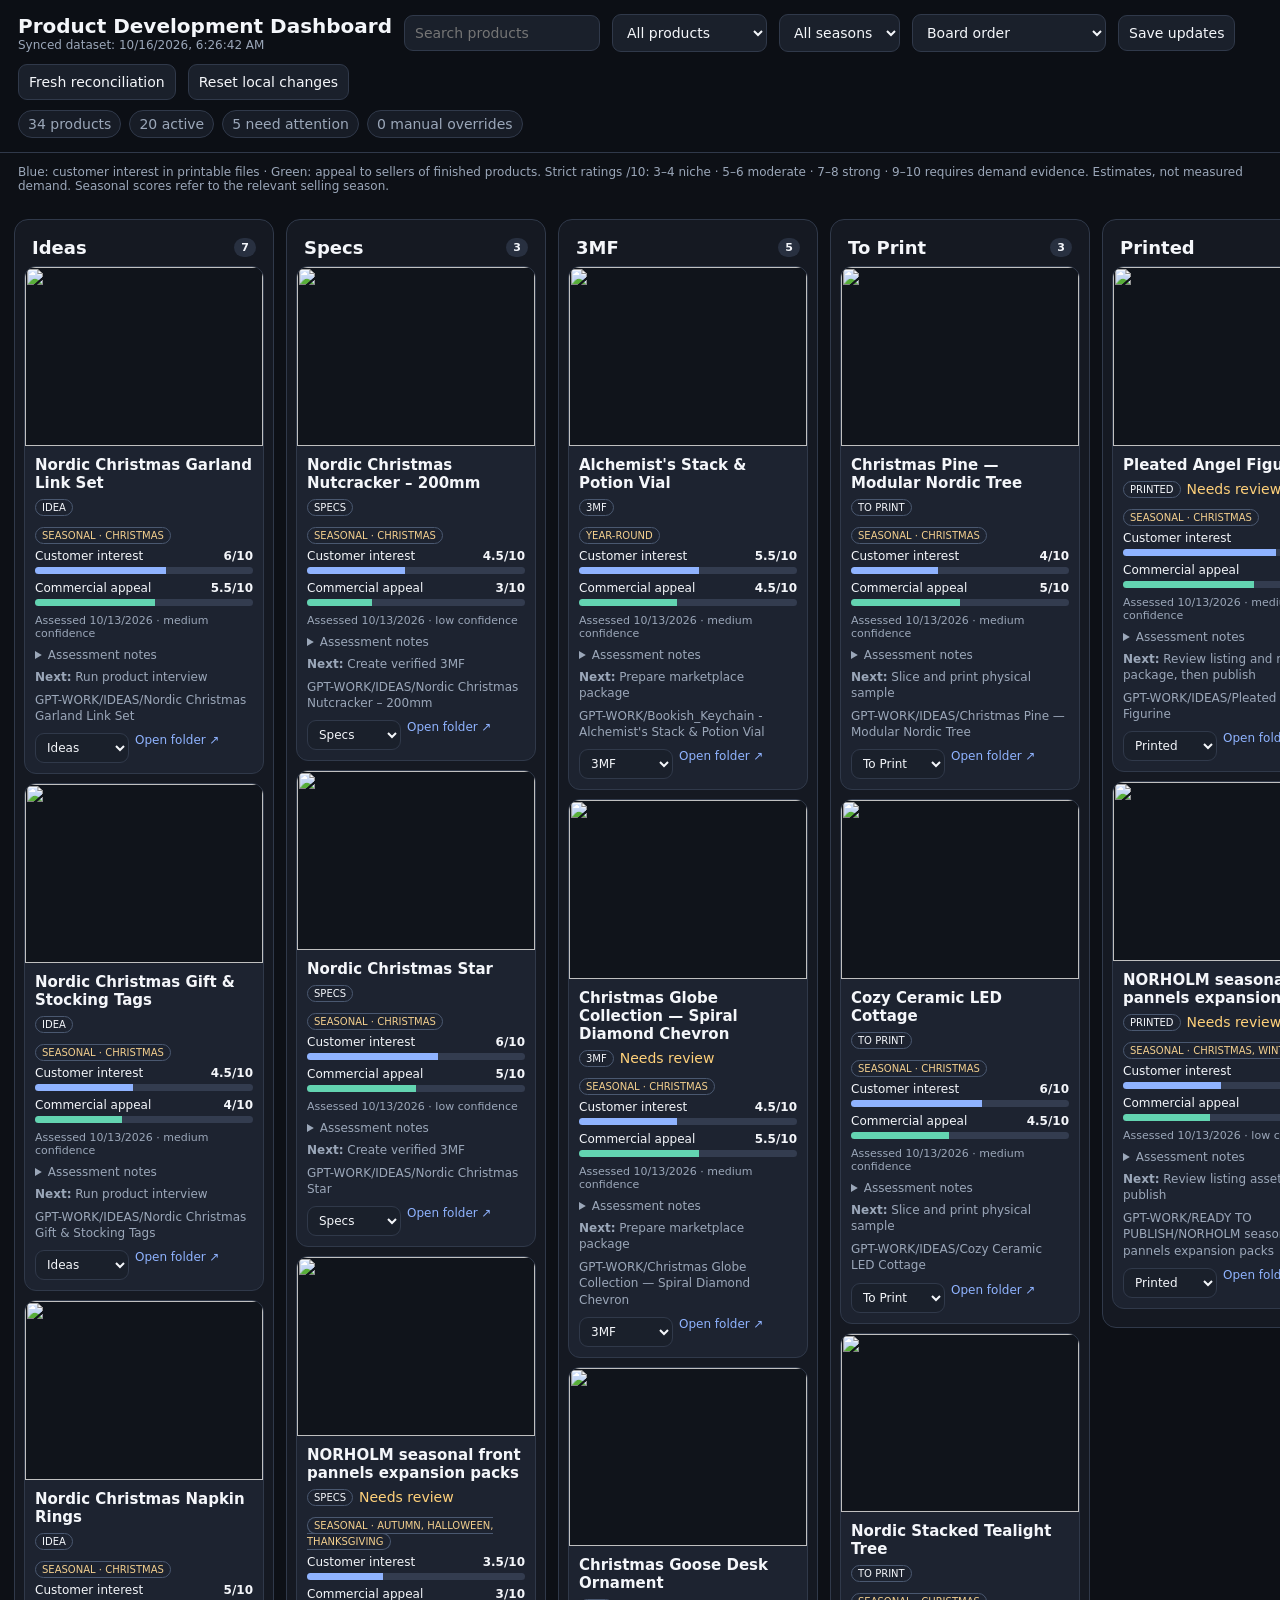
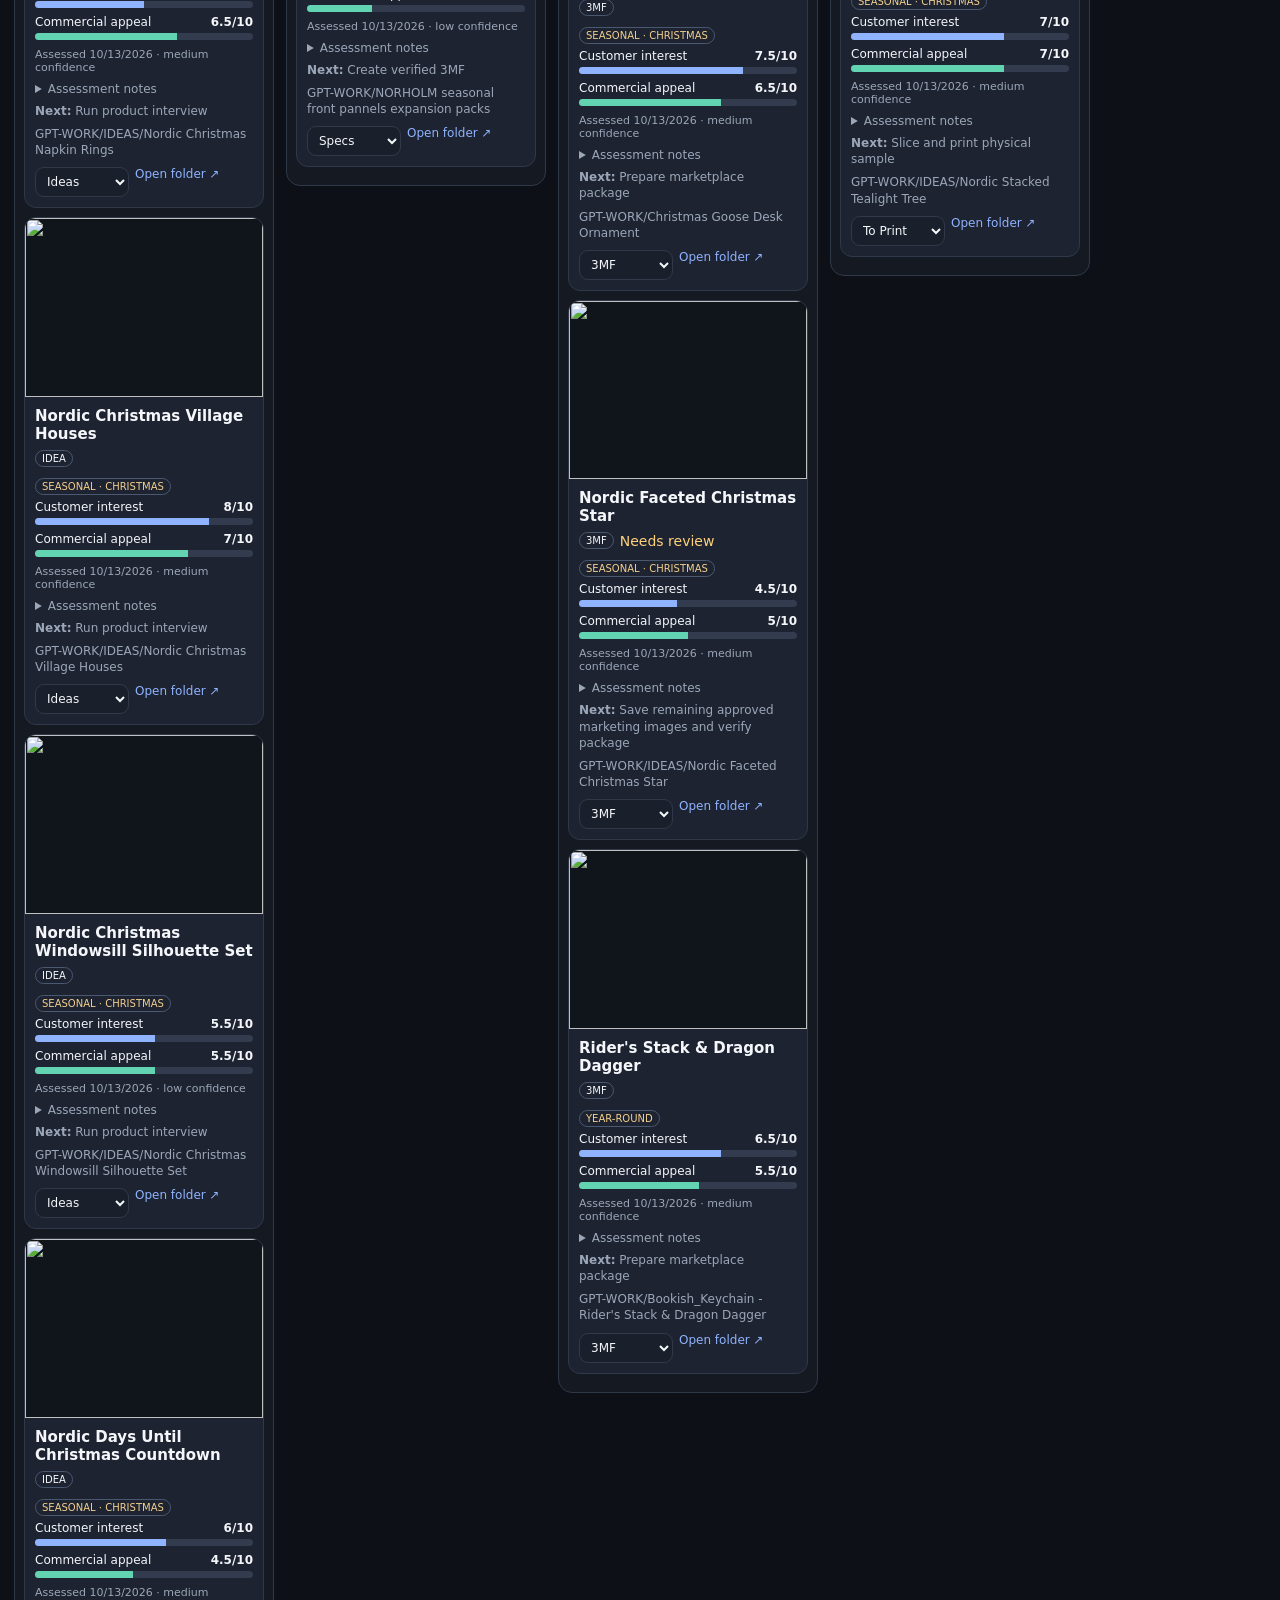
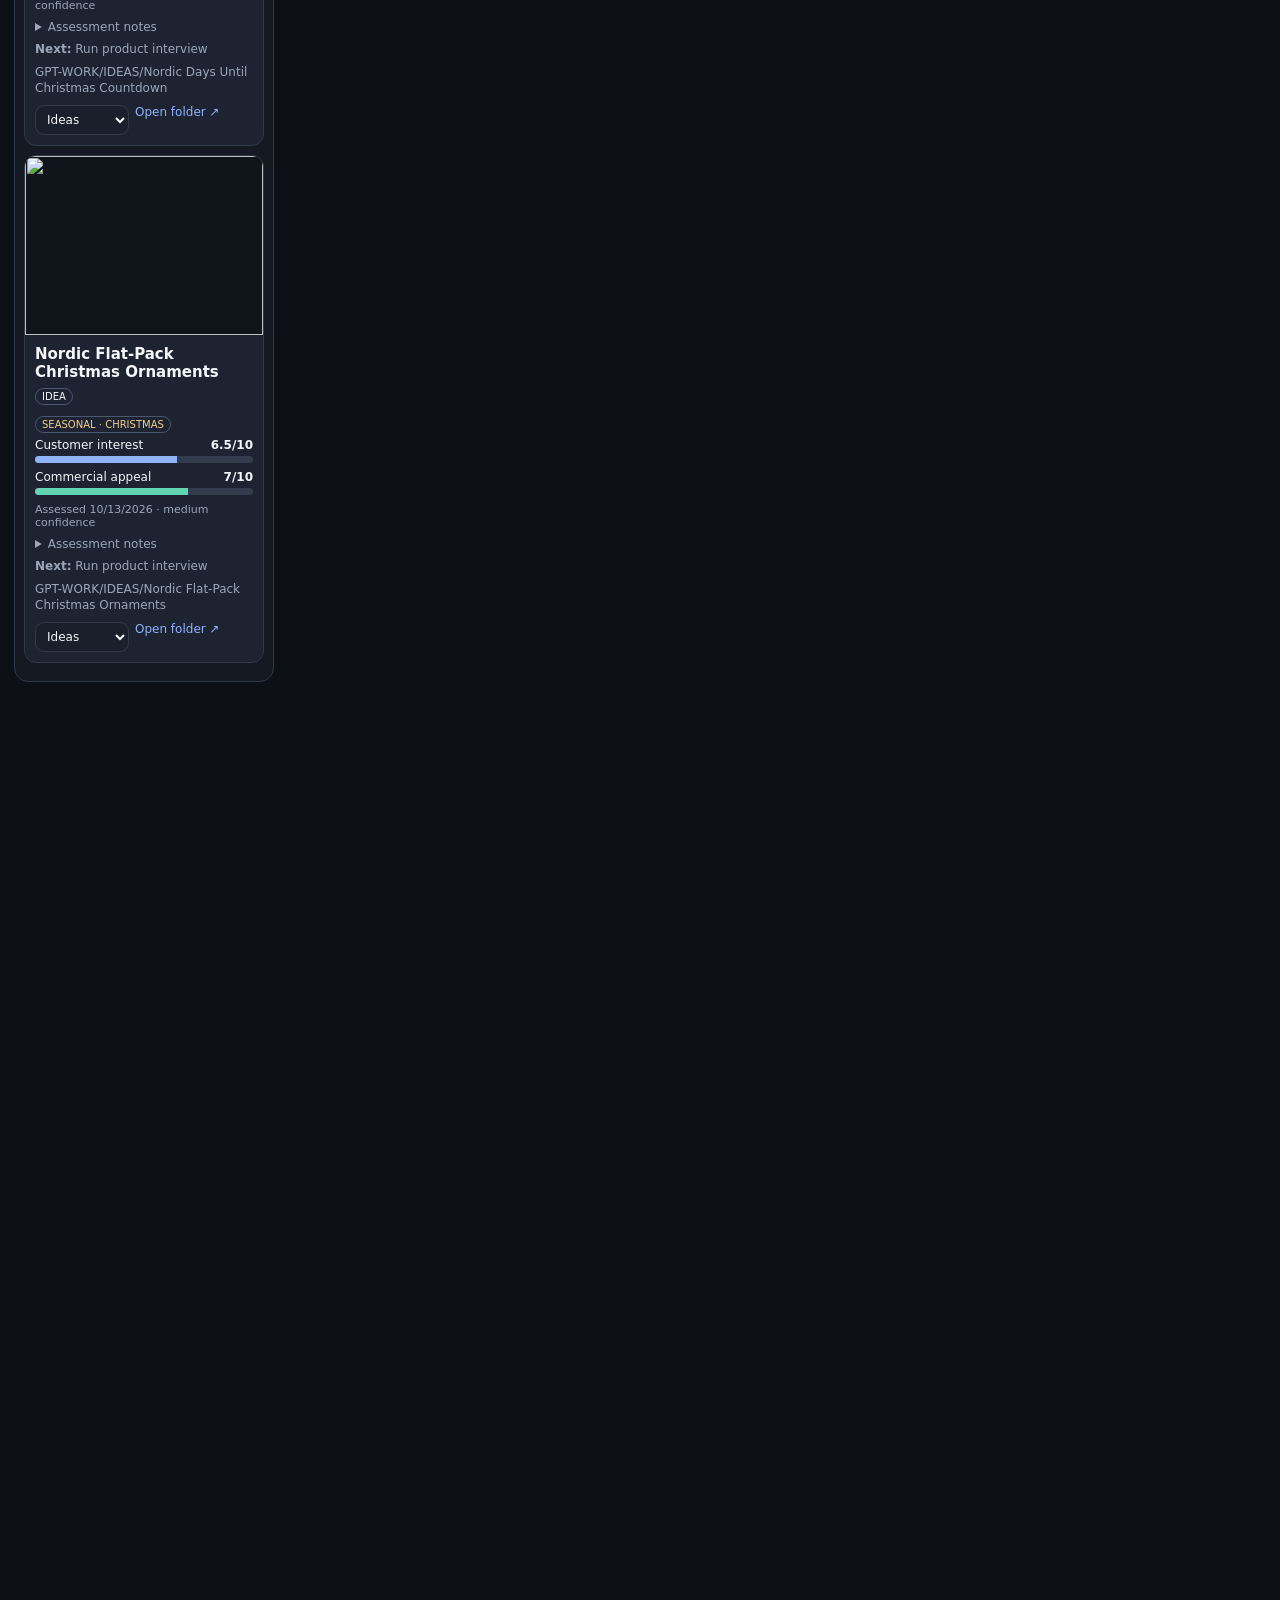
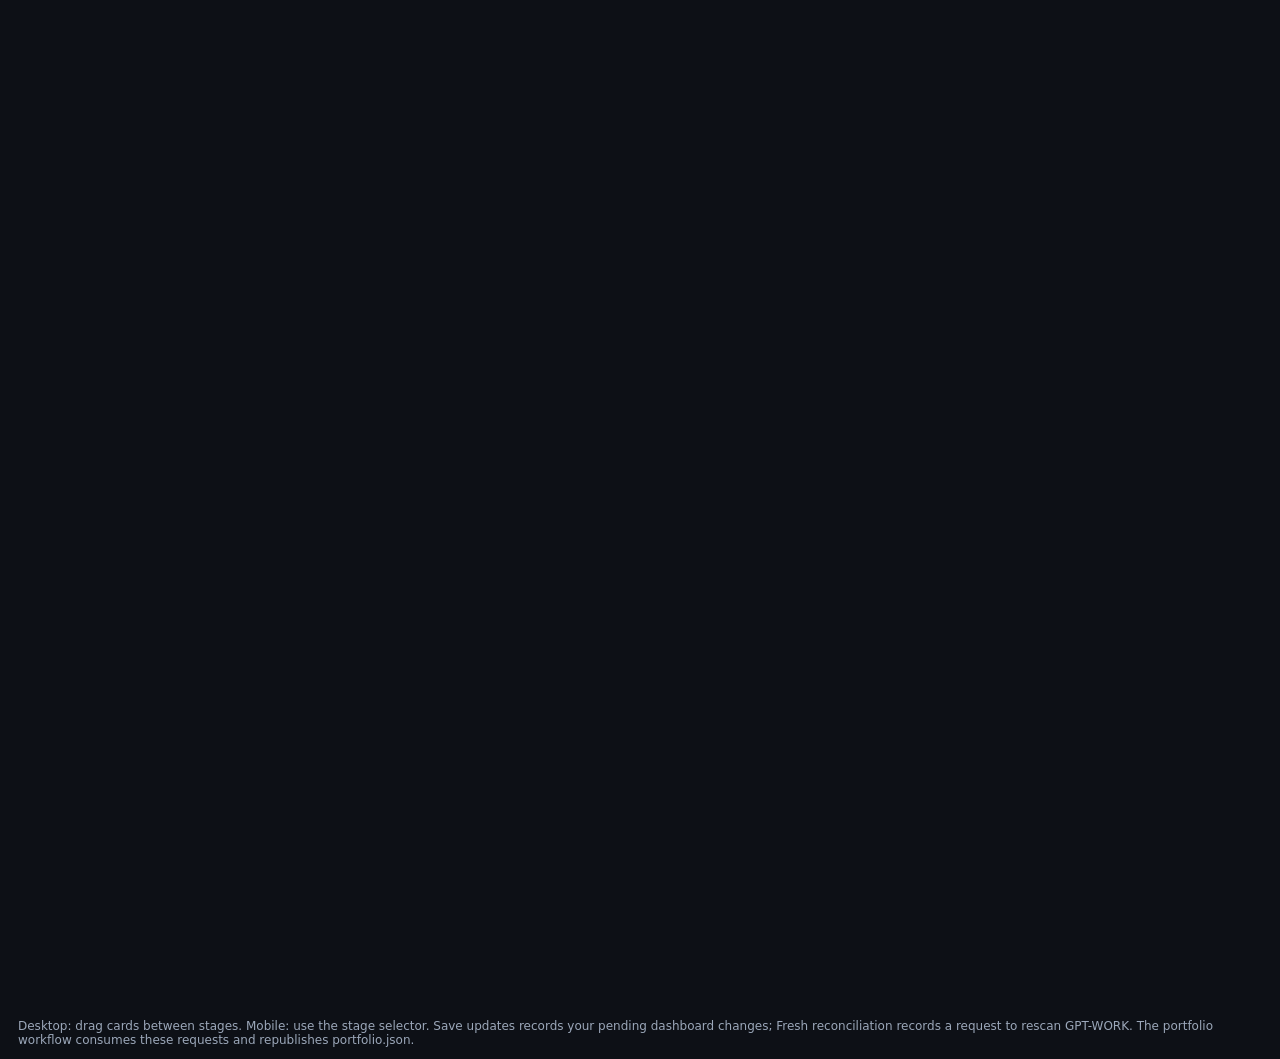
==== commit 0895cb12: "Move Pleated Angel to Printed" ====
--- a/PRODUCT PORTFOLIO/index.html
+++ b/PRODUCT PORTFOLIO/index.html
@@ -24,9 +24,10 @@
 <button id="reconcile" title="Request a fresh scan of GPT-WORK and rebuild the portfolio">Fresh reconciliation</button>
 <button id="reset" title="Remove manual browser overrides">Reset local changes</button></div><div class="stats" id="stats"></div></header>
 <div class="note" style="padding-top:12px">Blue: customer interest in printable files · Green: appeal to sellers of finished products. Strict ratings /10: 3–4 niche · 5–6 moderate · 7–8 strong · 9–10 requires demand evidence. Estimates, not measured demand. Seasonal scores refer to the relevant selling season.</div><main class="board" id="board"></main><div class="note">Desktop: drag cards between stages. Mobile: use the stage selector. Save updates records your pending dashboard changes; Fresh reconciliation records a request to rescan GPT-WORK. The portfolio workflow consumes these requests and republishes portfolio.json.</div>
-<script id="portfolio-snapshot" type="application/json">{
+<script id="portfolio-snapshot" type="application/json">
+{
   "schema_version": 3,
-  "generated_at": "2026-10-12T16:36:47+03:00",
+  "generated_at": "2026-10-16T09:26:42+03:00",
   "root_folder_id": "1WliIAk1xWwewi_8NHIT9Mm31UZl1WCBR",
   "products": [
     {
@@ -693,17 +694,17 @@
     {
       "product_id": "1o8ExYEkxf_axhMl2-eyZfXG8t43HzlfA",
       "product_name": "Pleated Angel Figurine",
-      "stage": "3mf",
+      "stage": "printed",
       "folder_id": "1o8ExYEkxf_axhMl2-eyZfXG8t43HzlfA",
       "folder_url": "https://drive.google.com/drive/folders/1o8ExYEkxf_axhMl2-eyZfXG8t43HzlfA",
       "location": "GPT-WORK/IDEAS/Pleated Angel Figurine",
       "has_specs": true,
       "has_3mf": true,
       "has_marketplace": false,
-      "printed": false,
-      "published": false,
-      "next_action": "Save remaining approved marketing images and verify package",
-      "updated_at": "2026-10-12T16:36:47+03:00",
+      "printed": true,
+      "published": false,
+      "next_action": "Review listing and marketing package, then publish",
+      "updated_at": "2026-10-16T09:26:42+03:00",
       "needs_review": true,
       "hero_asset_id": "1xj0IbNflFz5YgxcorfCsPZ9xaIiWUh0i",
       "hero_asset_url": "https://drive.google.com/thumbnail?id=1xj0IbNflFz5YgxcorfCsPZ9xaIiWUh0i&sz=w1000",
@@ -736,7 +737,9 @@
           "assessment_method": "qualitative_v1",
           "superseded_reason": "Explicit user request for realistic reassessment"
         }
-      ]
+      ],
+      "update_source": "user",
+      "status_evidence": "Explicit user instruction to move to Printed, 2026-10-16."
     },
     {
       "product_id": "1GQD8YzJT2gOMun1B_Jb7bY--gdhnZthe",
@@ -1640,9 +1643,9 @@
     "stage_counts": {
       "idea": 7,
       "specs": 3,
-      "3mf": 6,
+      "3mf": 5,
+      "printed": 2,
       "to_print": 3,
-      "printed": 1,
       "published": 14
     }
   },
@@ -1657,7 +1660,8 @@
     },
     "routine_refresh": "Preserve scores; assess missing values only."
   }
-}</script>
+}
+</script>
 <script>
 const stages=[
  {id:'idea',label:'Ideas'},{id:'specs',label:'Specs'},{id:'3mf',label:'3MF'},
@@ -1711,3 +1715,4 @@
 </script></body></html>
 
 
+
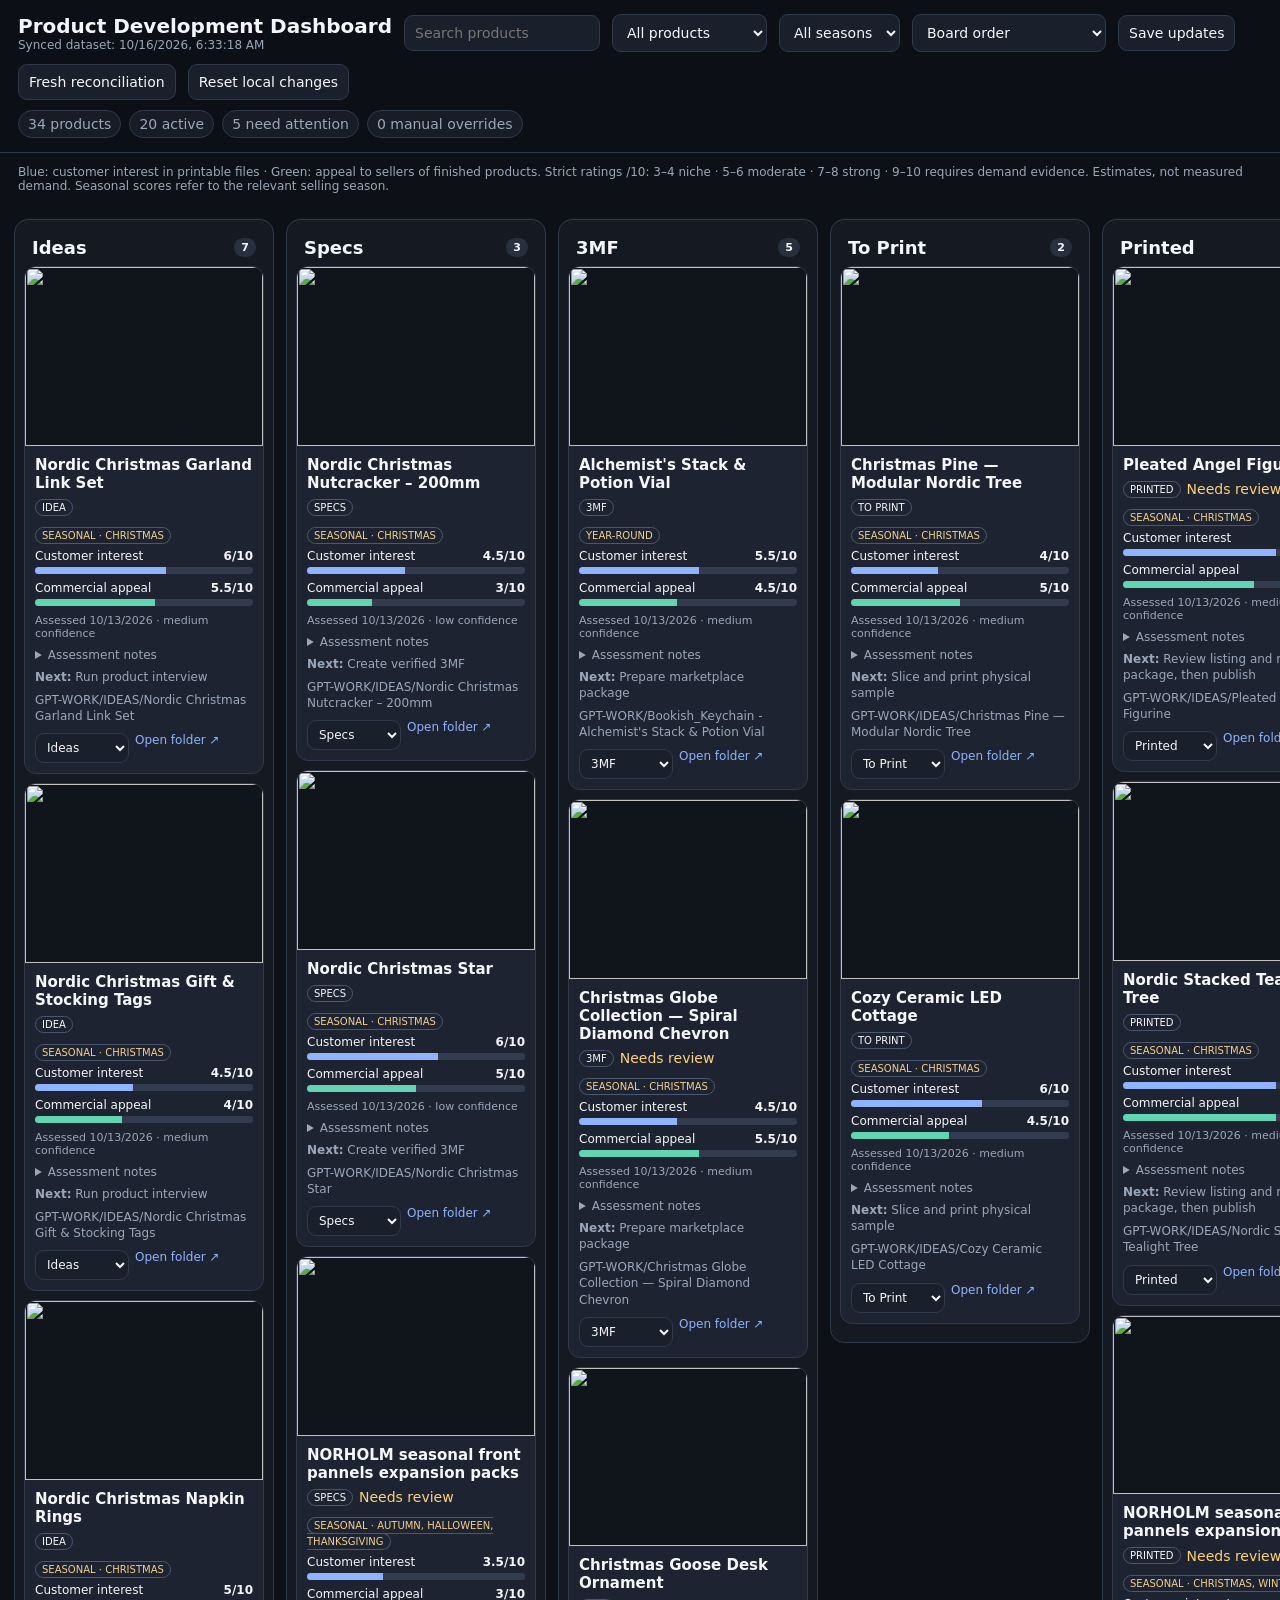
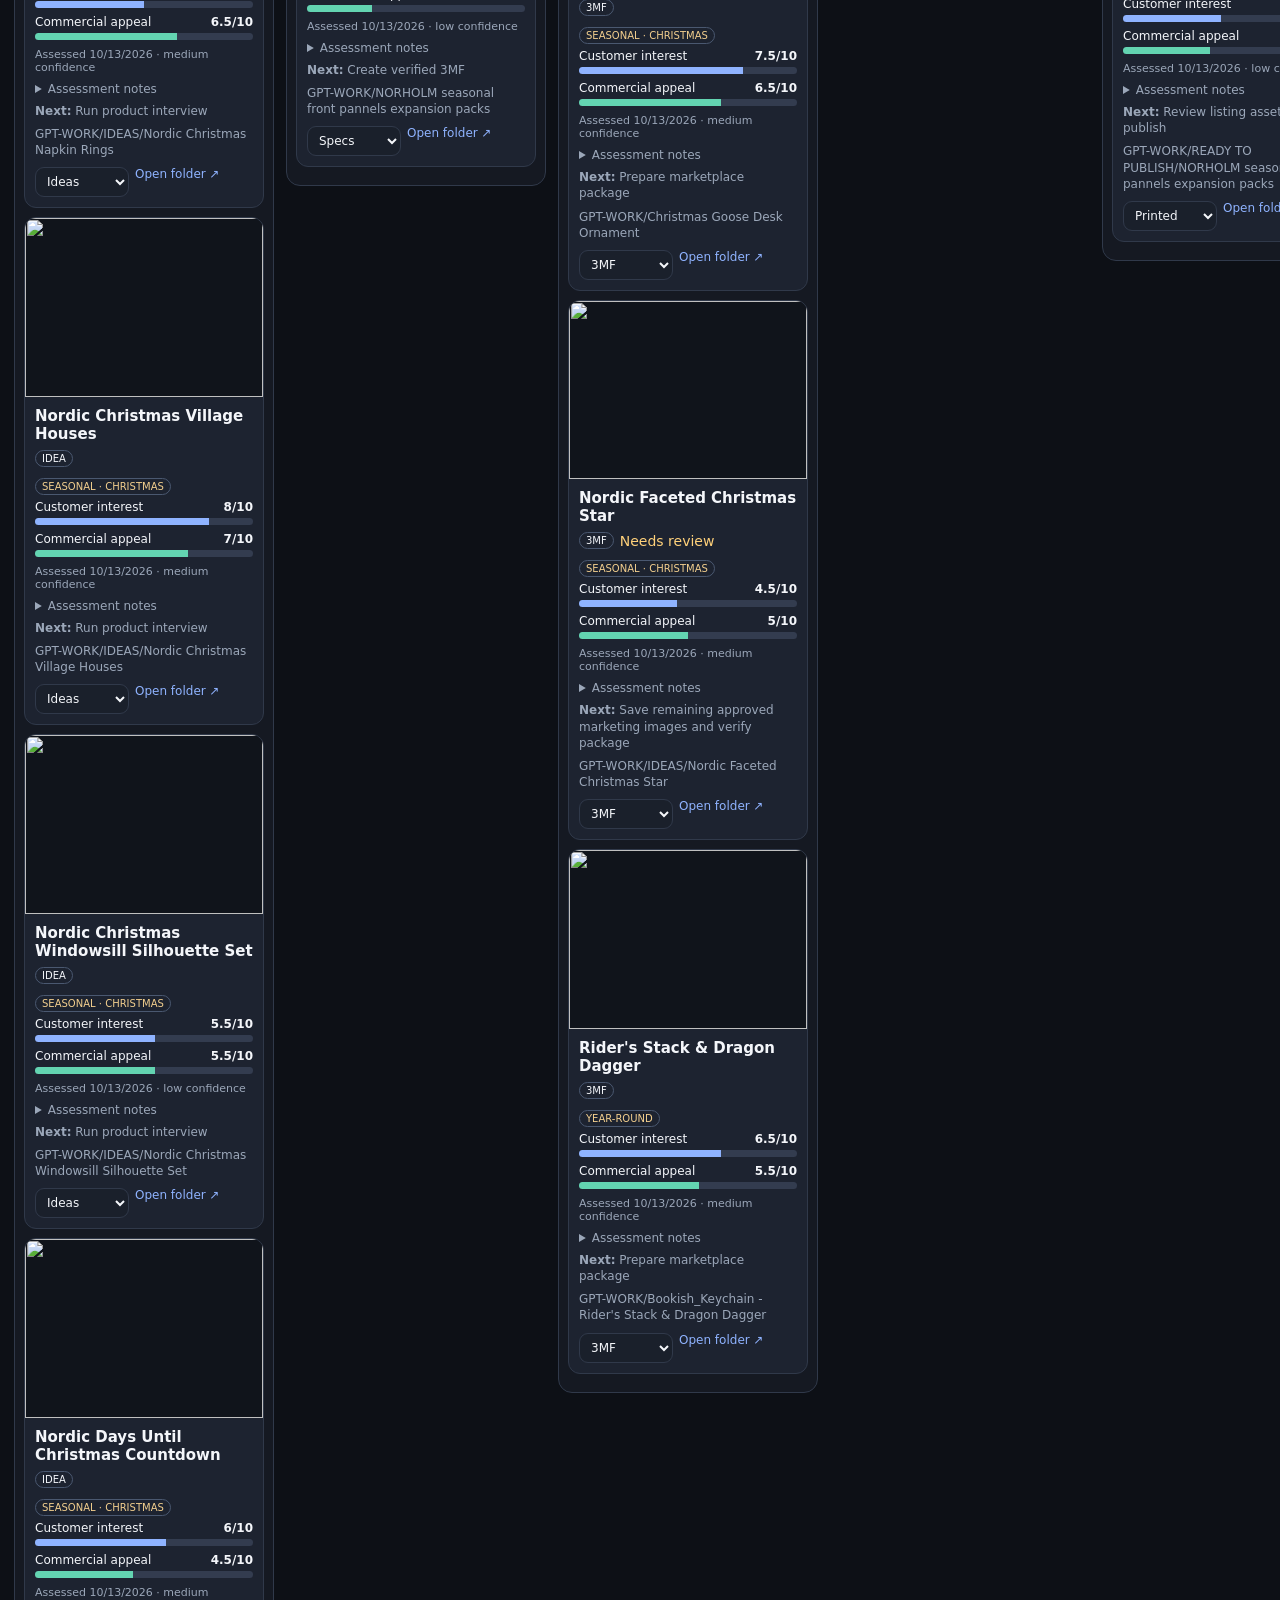
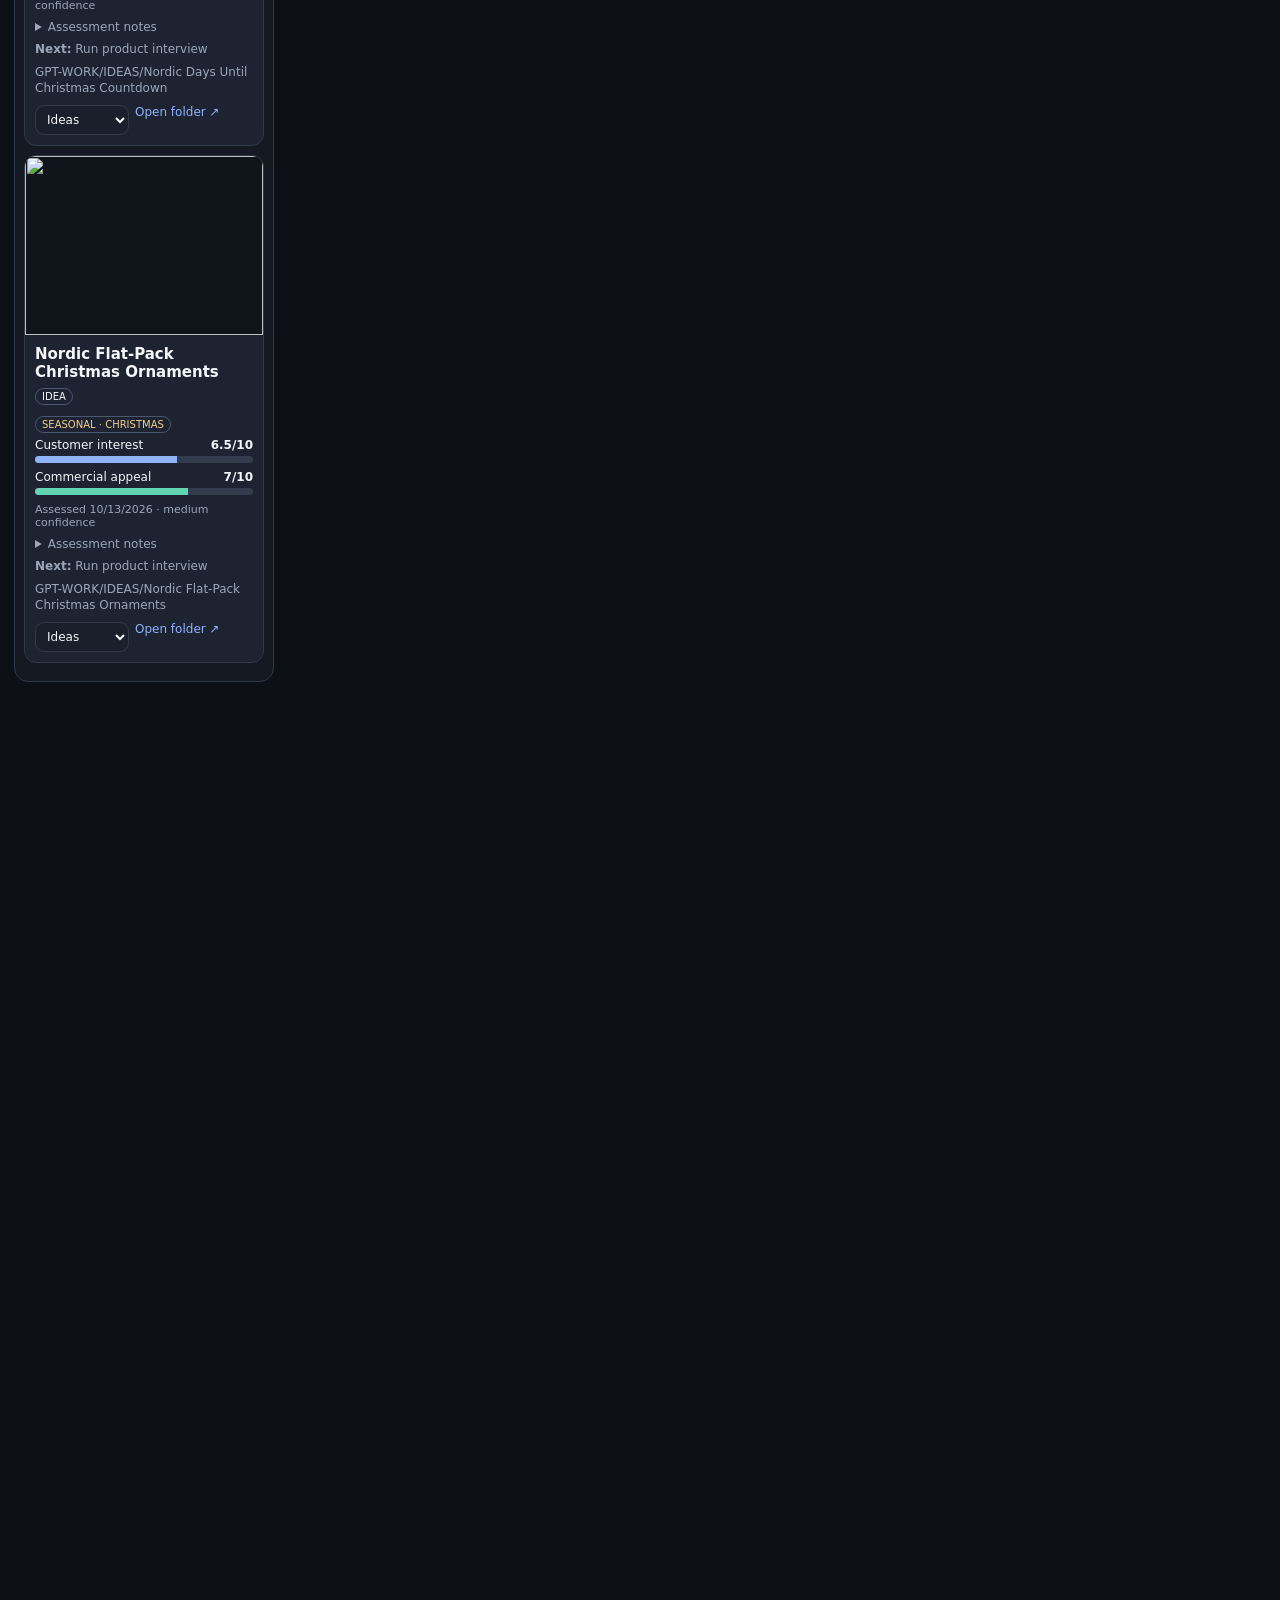
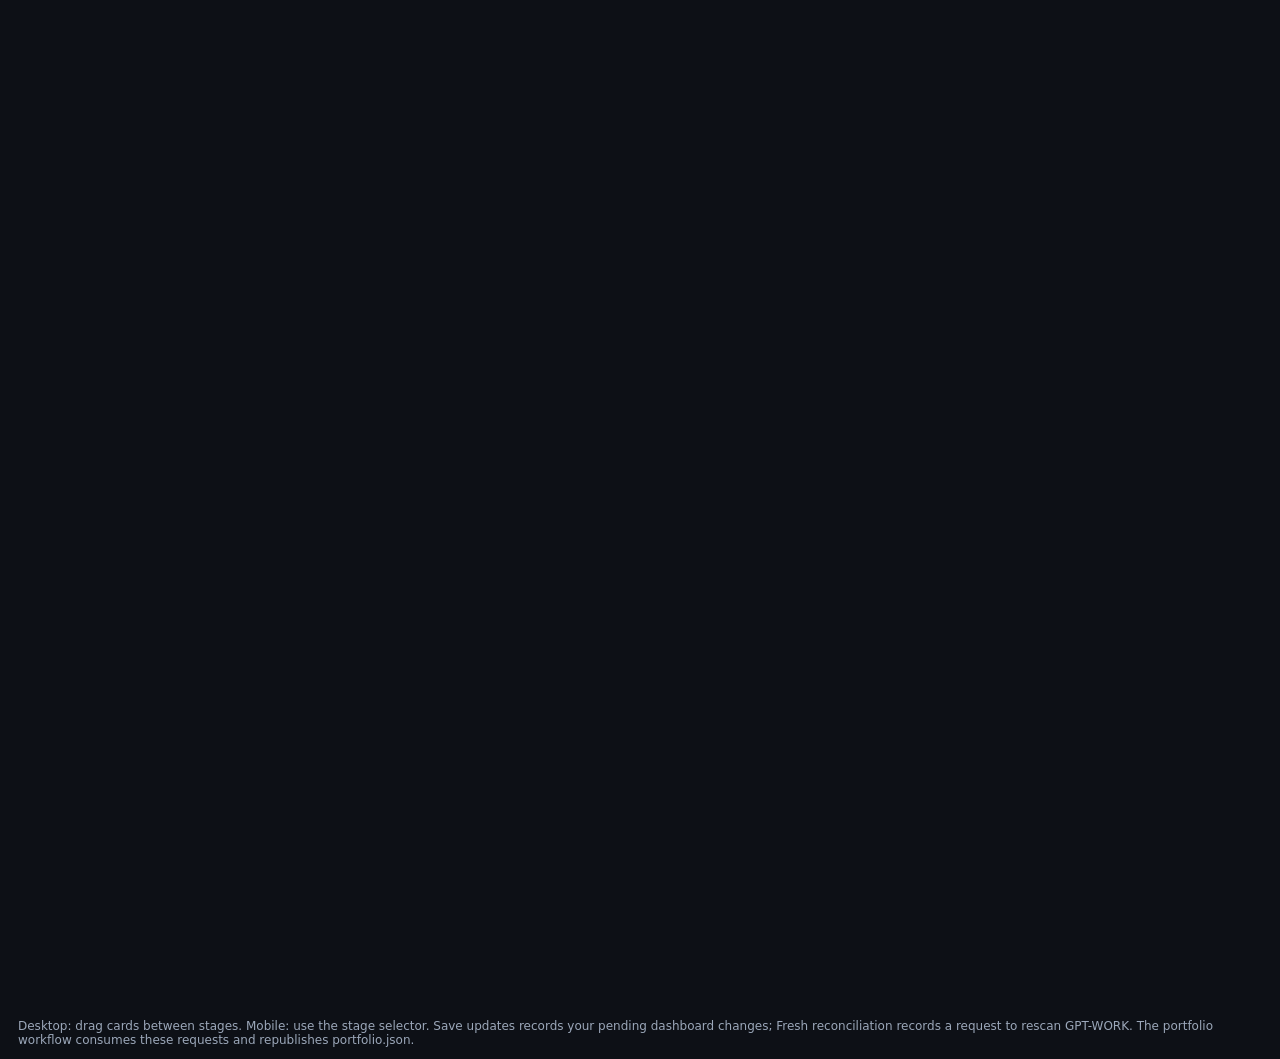
==== commit e413ab5c: "Move Nordic Stacked Tealight Tree to Printed" ====
--- a/PRODUCT PORTFOLIO/index.html
+++ b/PRODUCT PORTFOLIO/index.html
@@ -27,7 +27,7 @@
 <script id="portfolio-snapshot" type="application/json">
 {
   "schema_version": 3,
-  "generated_at": "2026-10-16T09:26:42+03:00",
+  "generated_at": "2026-10-16T09:33:18+03:00",
   "root_folder_id": "1WliIAk1xWwewi_8NHIT9Mm31UZl1WCBR",
   "products": [
     {
@@ -883,17 +883,17 @@
     {
       "product_id": "1PzNm1mJgoTtVwpo-f3WMJ_21q3Dd4VRj",
       "product_name": "Nordic Stacked Tealight Tree",
-      "stage": "to_print",
+      "stage": "printed",
       "folder_id": "1PzNm1mJgoTtVwpo-f3WMJ_21q3Dd4VRj",
       "folder_url": "https://drive.google.com/drive/folders/1PzNm1mJgoTtVwpo-f3WMJ_21q3Dd4VRj",
       "location": "GPT-WORK/IDEAS/Nordic Stacked Tealight Tree",
       "has_specs": true,
       "has_3mf": true,
       "has_marketplace": true,
-      "printed": false,
-      "published": false,
-      "next_action": "Slice and print physical sample",
-      "updated_at": "2026-10-12T16:36:47+03:00",
+      "printed": true,
+      "published": false,
+      "next_action": "Review listing and marketing package, then publish",
+      "updated_at": "2026-10-16T09:33:18+03:00",
       "needs_review": false,
       "hero_asset_id": "1SV-eyZ3bLfiXsI5rnPoJiZxMEHBnlPfA",
       "hero_asset_url": "https://drive.google.com/thumbnail?id=1SV-eyZ3bLfiXsI5rnPoJiZxMEHBnlPfA&sz=w1000",
@@ -925,7 +925,9 @@
           "assessment_method": "qualitative_v1",
           "superseded_reason": "Explicit user request for realistic reassessment"
         }
-      ]
+      ],
+      "update_source": "user",
+      "status_evidence": "Explicit user instruction to move to Printed, 2026-10-16."
     },
     {
       "product_id": "1KoPsjpUsBUZcld8i0c8qm44PDJHrDXg_",
@@ -1644,8 +1646,8 @@
       "idea": 7,
       "specs": 3,
       "3mf": 5,
-      "printed": 2,
-      "to_print": 3,
+      "to_print": 2,
+      "printed": 3,
       "published": 14
     }
   },
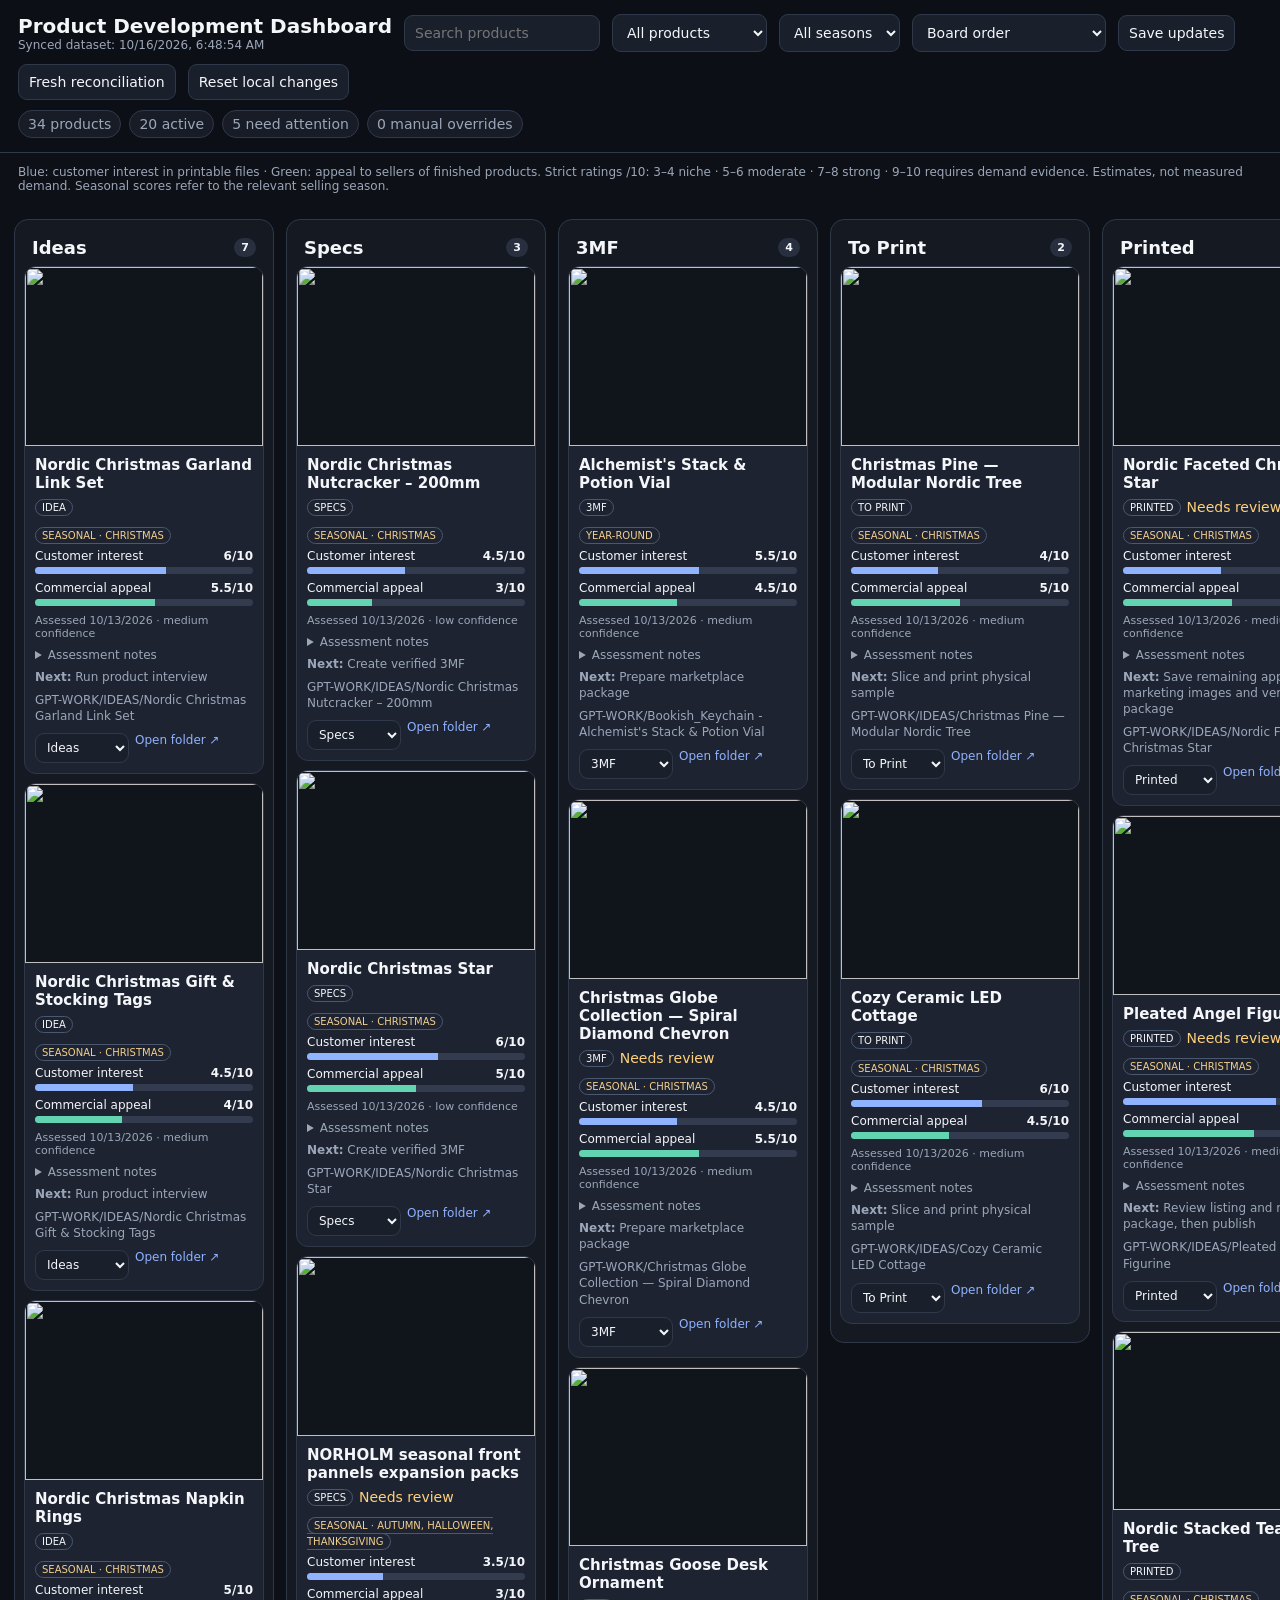
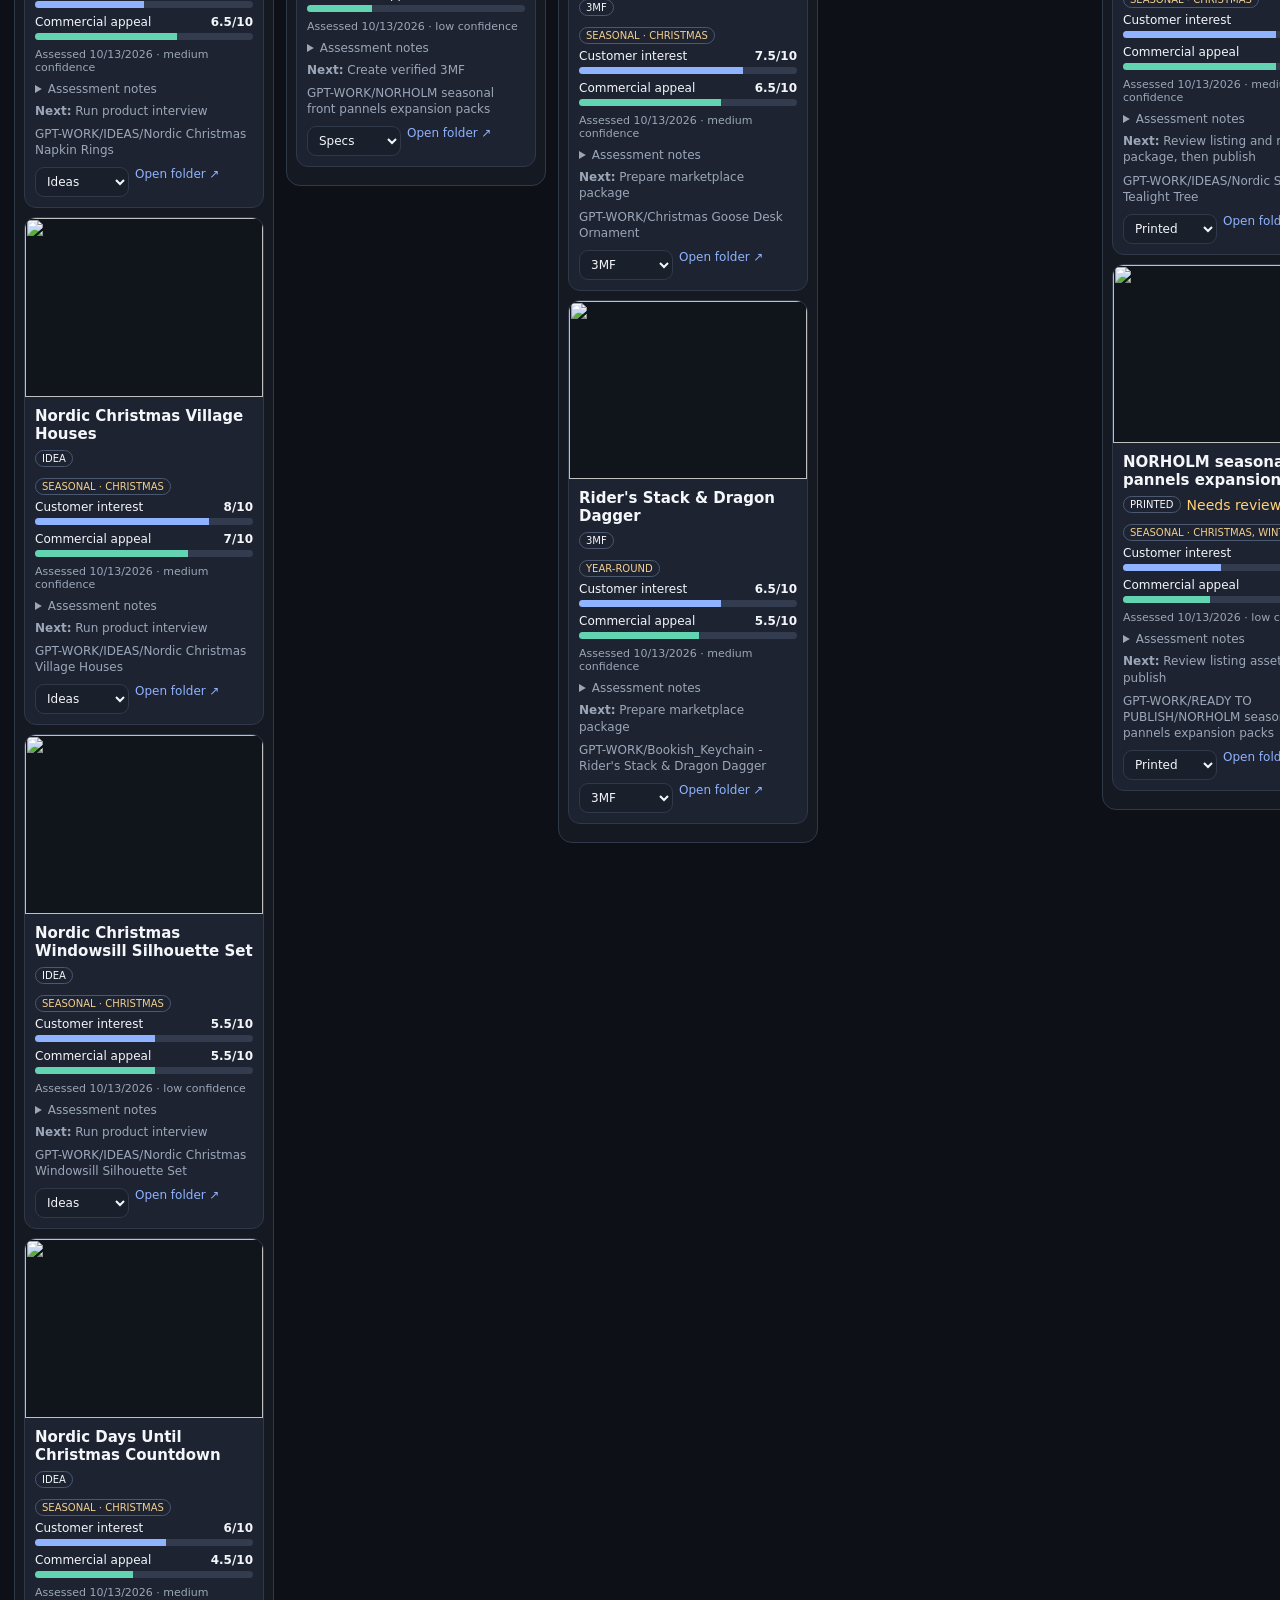
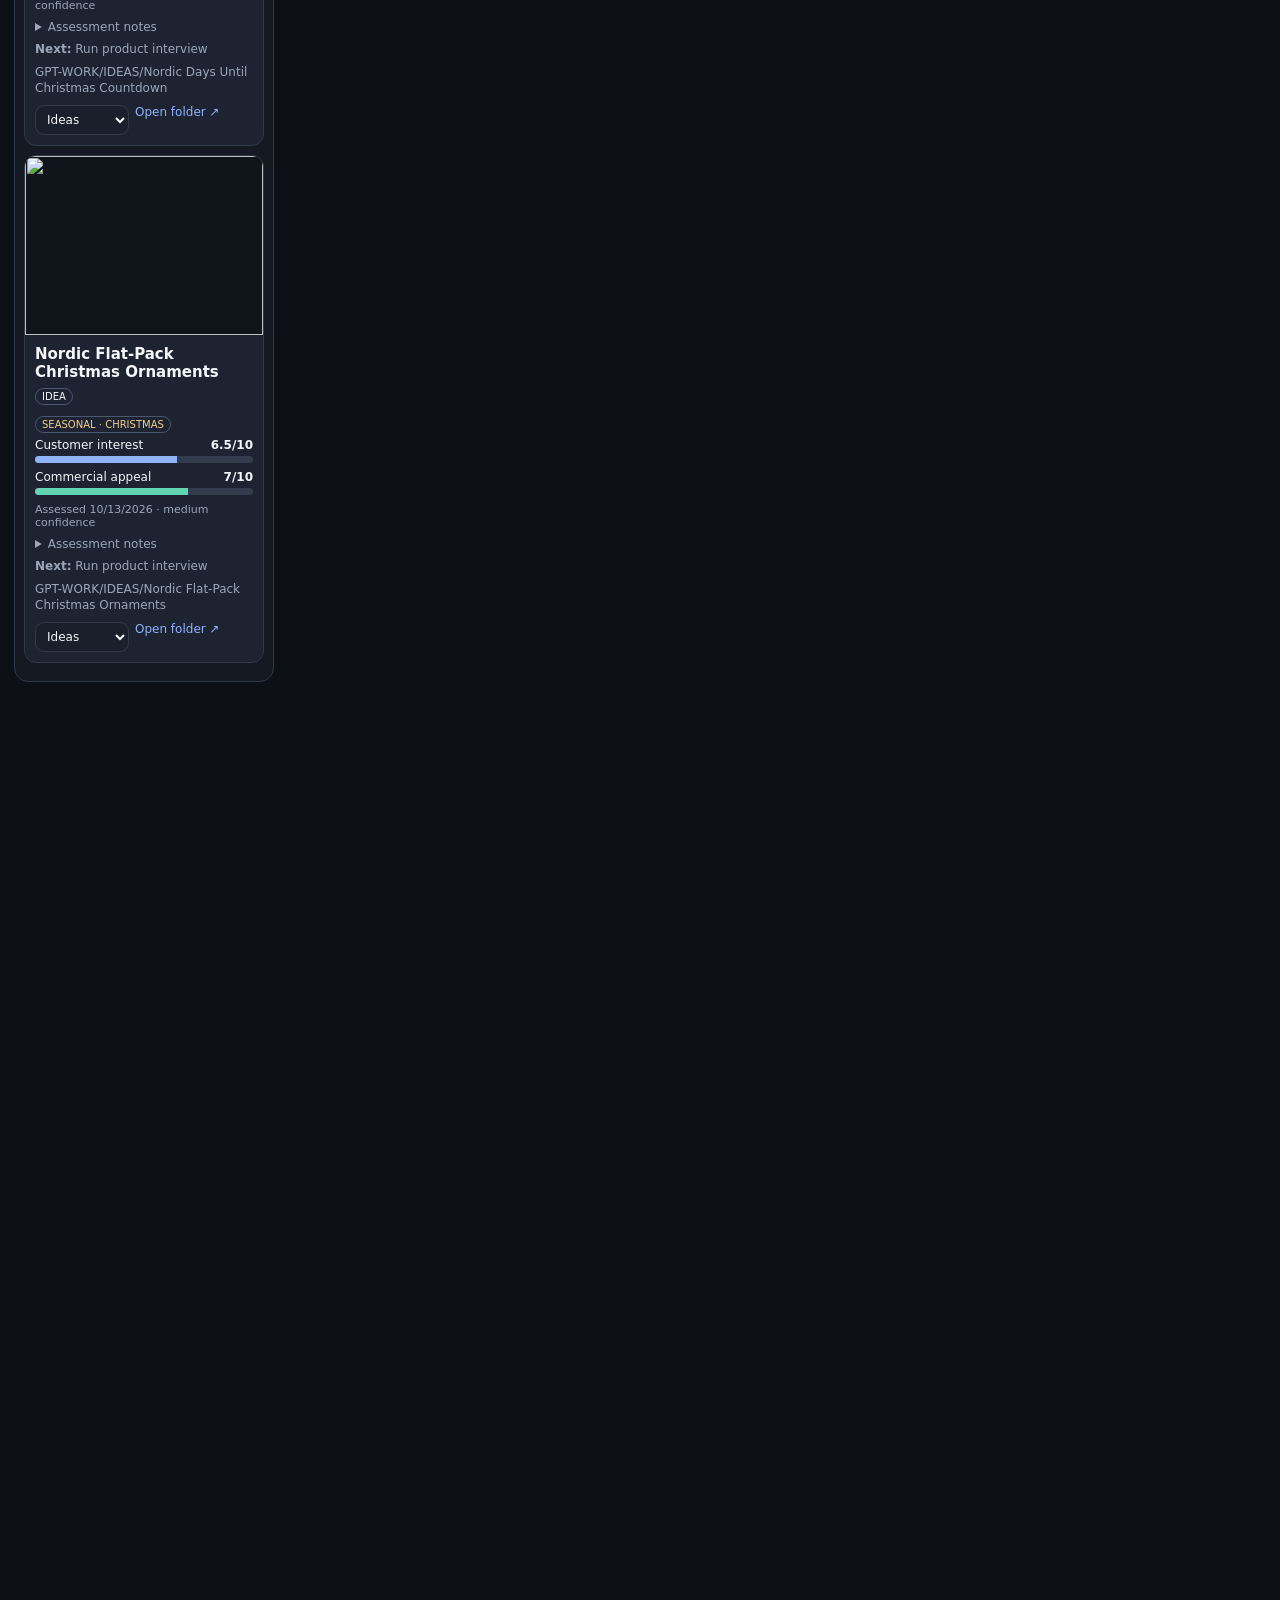
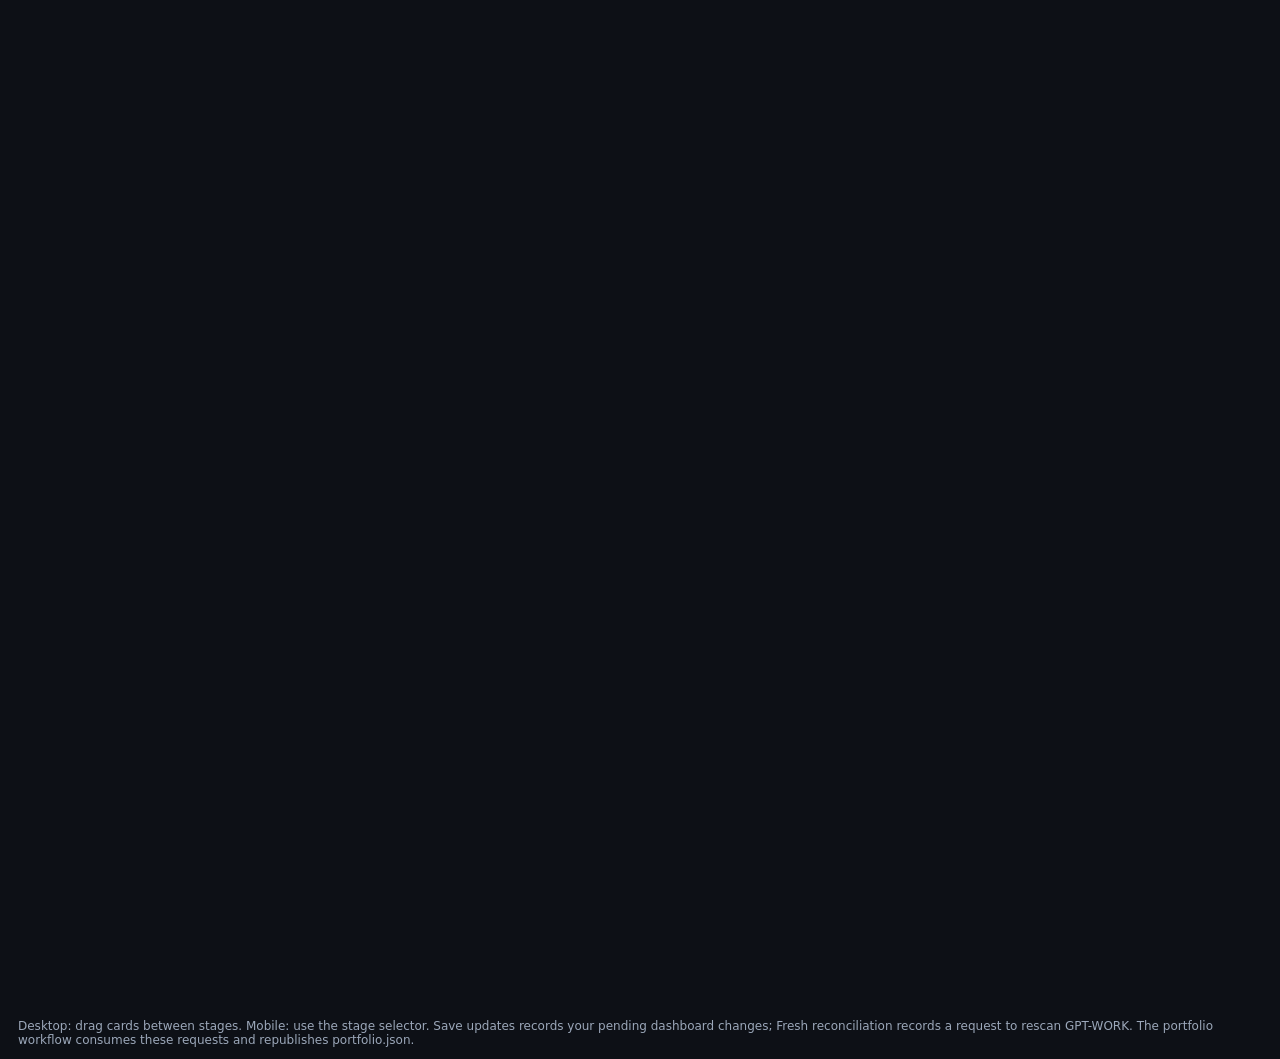
==== commit 9cc13d0c: "Sync dashboard snapshot: faceted Christmas star printed" ====
--- a/PRODUCT PORTFOLIO/index.html
+++ b/PRODUCT PORTFOLIO/index.html
@@ -27,7 +27,7 @@
 <script id="portfolio-snapshot" type="application/json">
 {
   "schema_version": 3,
-  "generated_at": "2026-10-16T09:33:18+03:00",
+  "generated_at": "2026-10-16T06:48:54.122Z",
   "root_folder_id": "1WliIAk1xWwewi_8NHIT9Mm31UZl1WCBR",
   "products": [
     {
@@ -646,17 +646,17 @@
     {
       "product_id": "1o-hn3RiZvHamzrLq6Q9XgfZXaZLeEMhR",
       "product_name": "Nordic Faceted Christmas Star",
-      "stage": "3mf",
+      "stage": "printed",
       "folder_id": "1o-hn3RiZvHamzrLq6Q9XgfZXaZLeEMhR",
       "folder_url": "https://drive.google.com/drive/folders/1o-hn3RiZvHamzrLq6Q9XgfZXaZLeEMhR",
       "location": "GPT-WORK/IDEAS/Nordic Faceted Christmas Star",
       "has_specs": true,
       "has_3mf": true,
       "has_marketplace": false,
-      "printed": false,
+      "printed": true,
       "published": false,
       "next_action": "Save remaining approved marketing images and verify package",
-      "updated_at": "2026-10-12T16:36:47+03:00",
+      "updated_at": "2026-10-16T06:48:54.122Z",
       "needs_review": true,
       "hero_asset_id": "1lIIGFgzfppNf9bRNO8Sy7tuUrRR5XBCJ",
       "hero_asset_url": "https://drive.google.com/thumbnail?id=1lIIGFgzfppNf9bRNO8Sy7tuUrRR5XBCJ&sz=w1000",
@@ -689,7 +689,20 @@
           "assessment_method": "qualitative_v1",
           "superseded_reason": "Explicit user request for realistic reassessment"
         }
-      ]
+      ],
+      "history": [
+        {
+          "at": "2026-10-16T06:48:54.122Z",
+          "source": "dashboard",
+          "field": "stage",
+          "from": "3mf",
+          "to": "printed",
+          "note": "User confirmed printed"
+        }
+      ],
+      "last_update_source": "dashboard",
+      "update_source": "user",
+      "status_evidence": "Explicit user instruction to mark Printed, 2026-10-16."
     },
     {
       "product_id": "1o8ExYEkxf_axhMl2-eyZfXG8t43HzlfA",
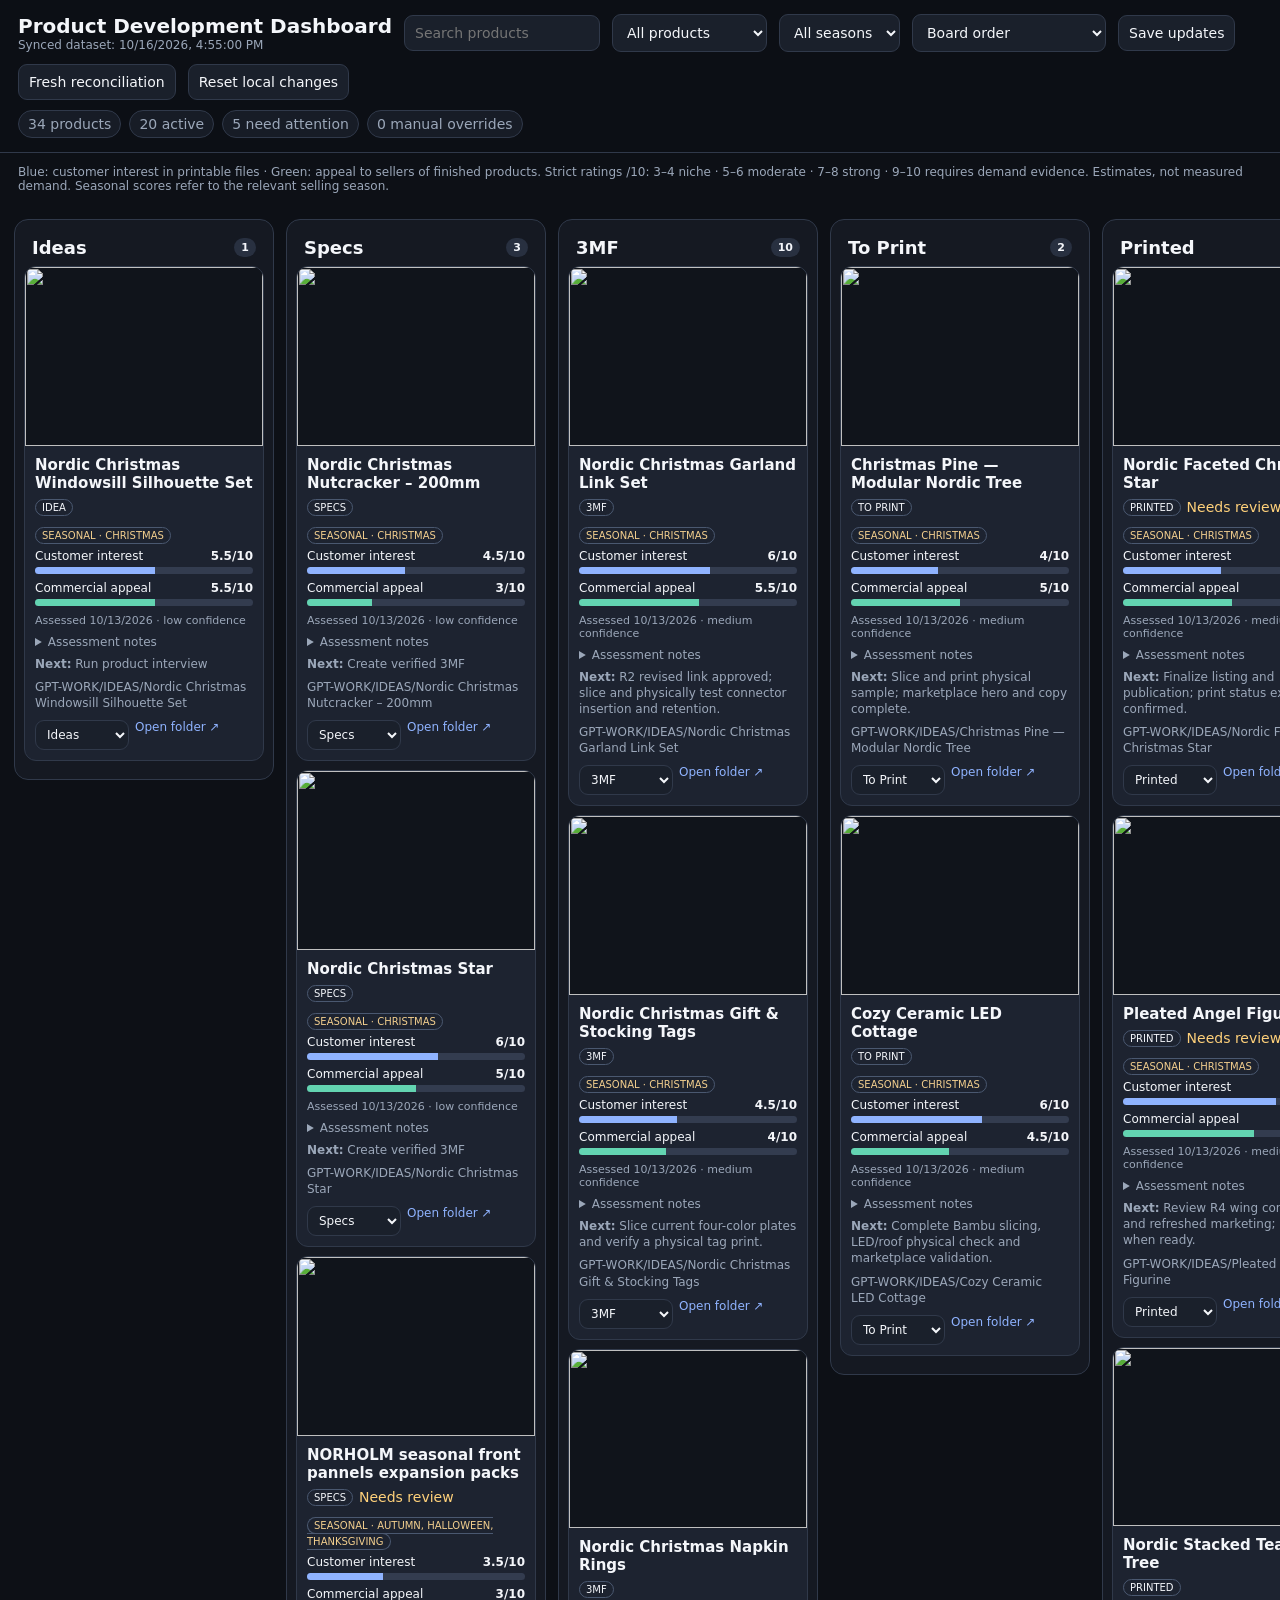
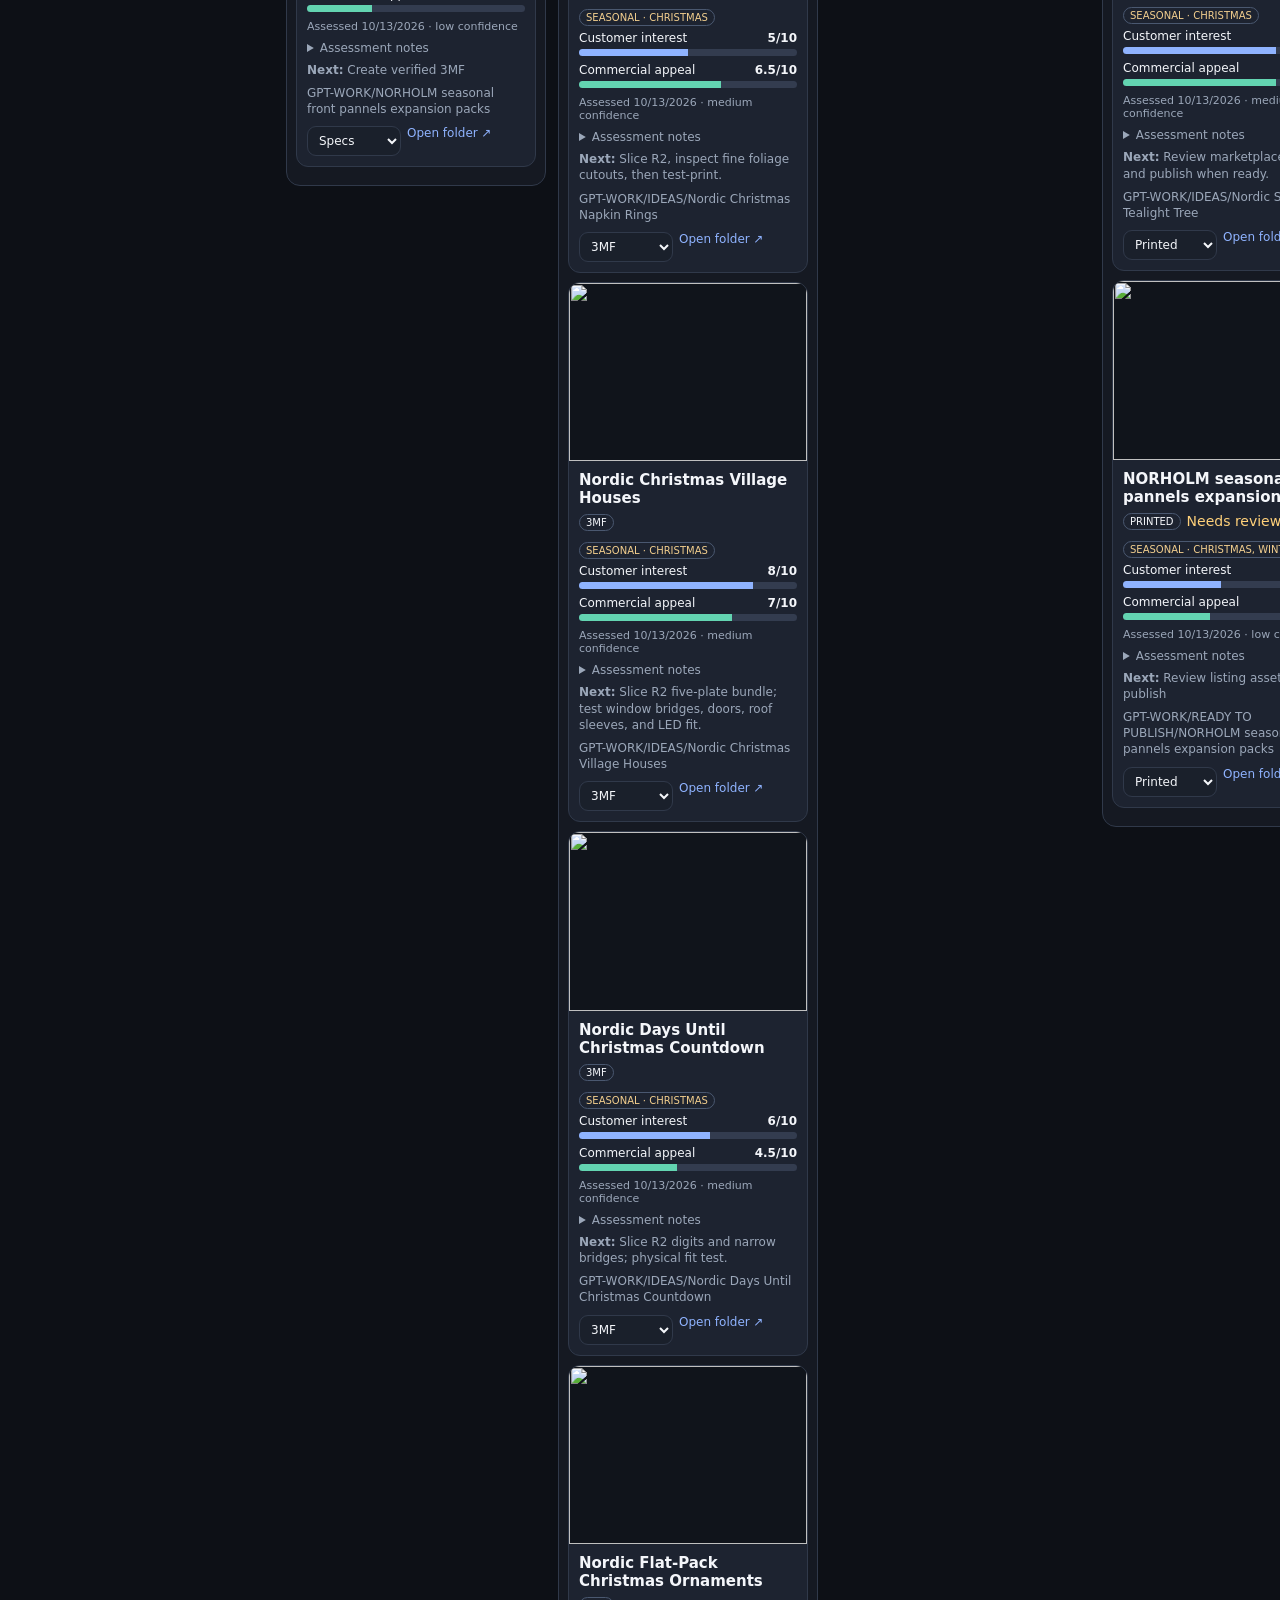
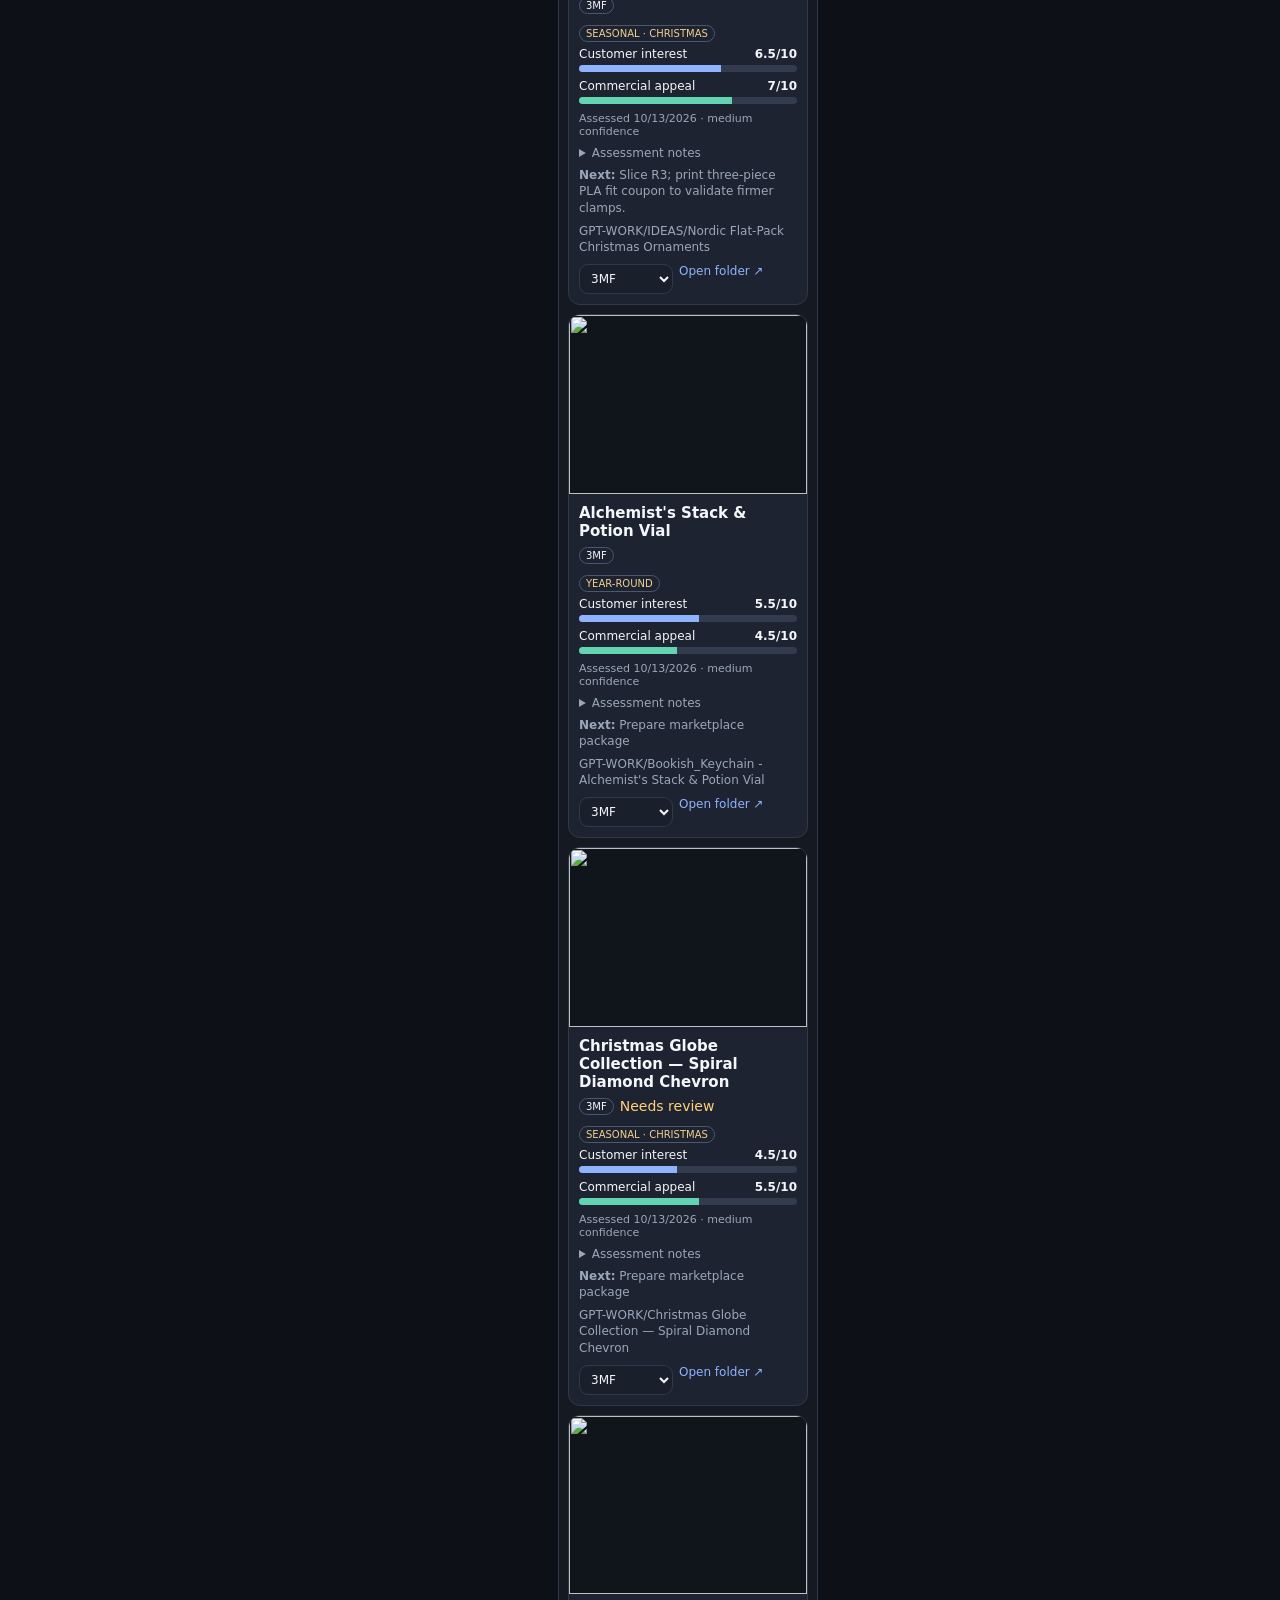
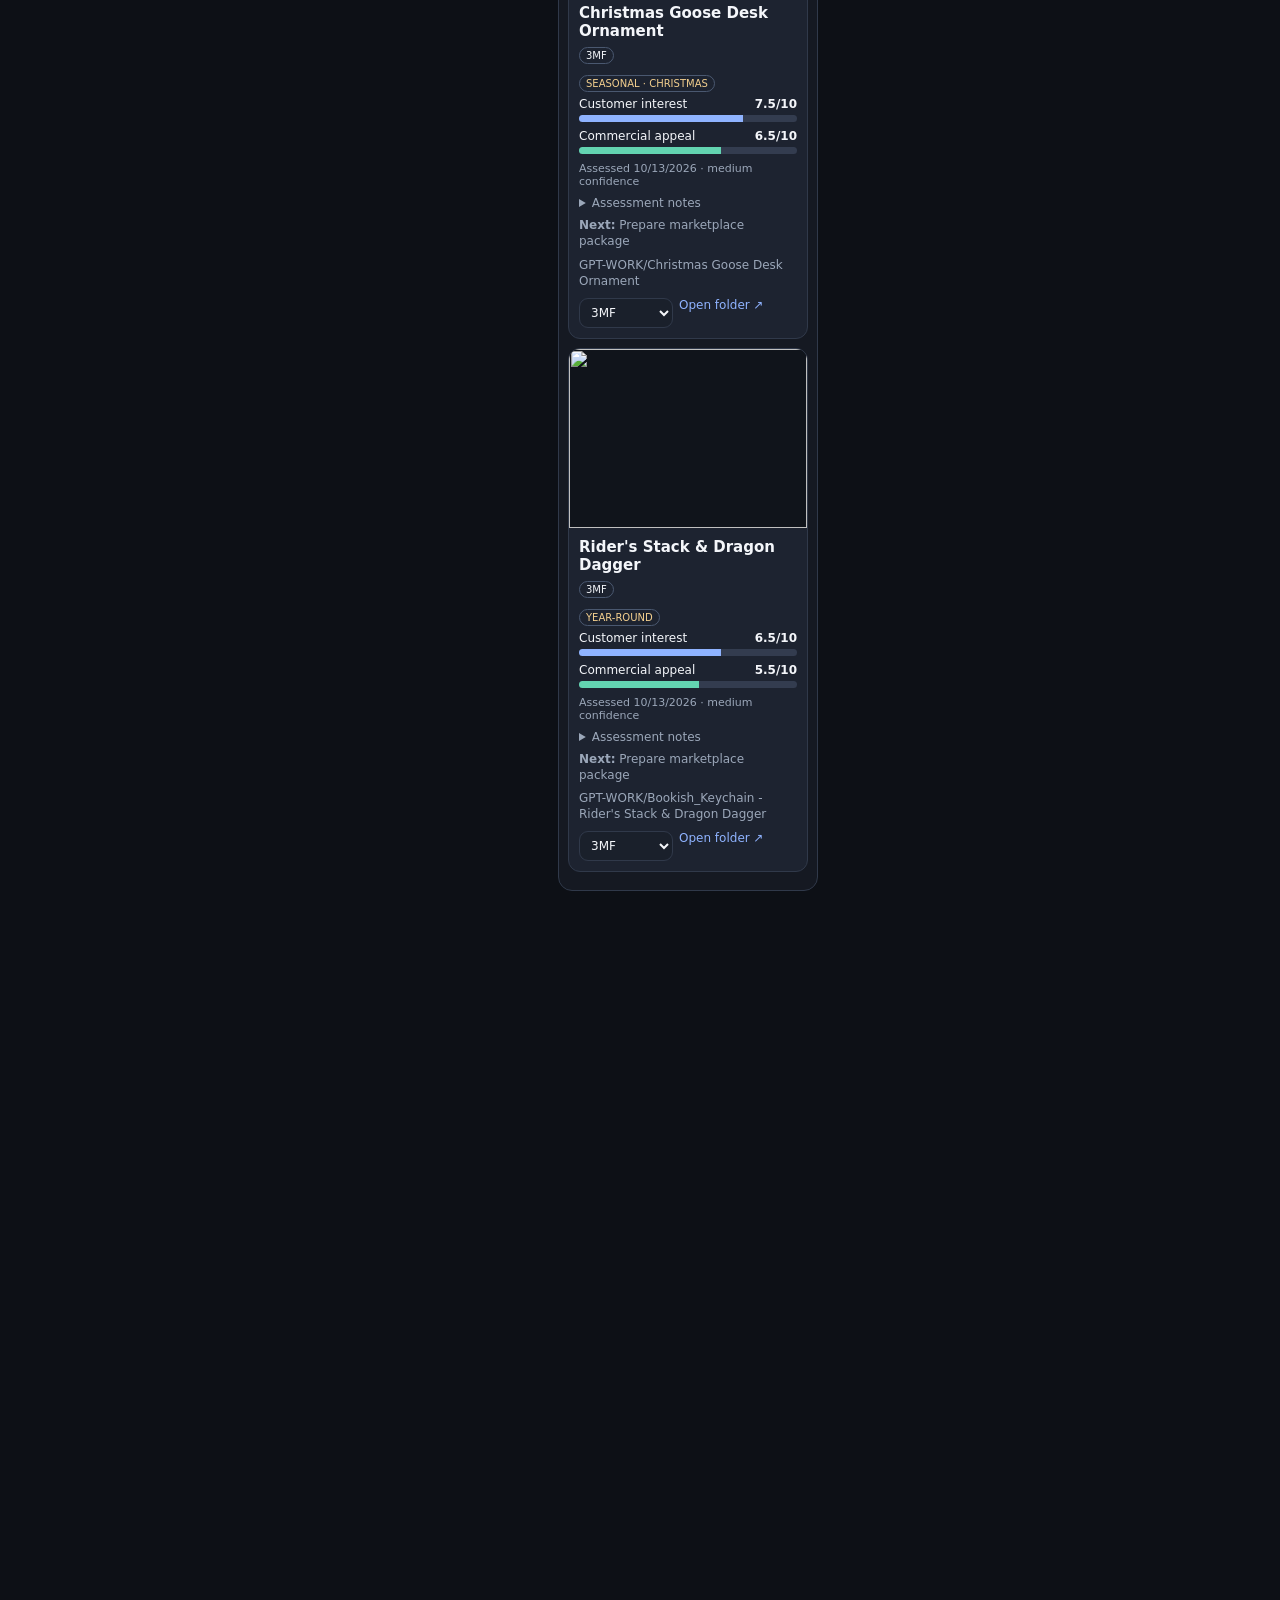
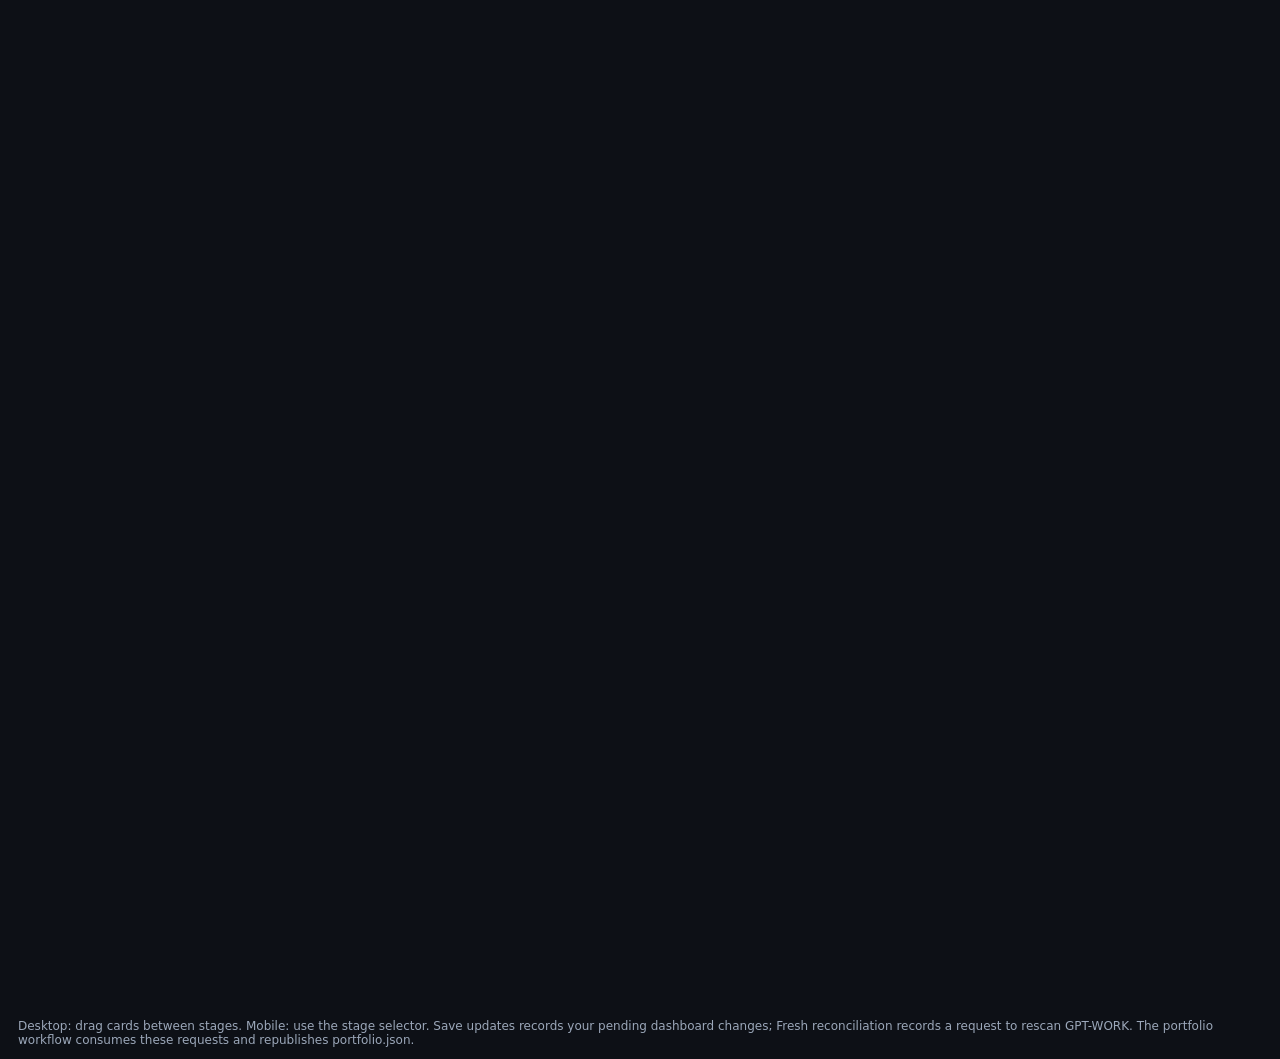
==== commit 39b4cd51: "Refresh Kanban embedded portfolio snapshot" ====
--- a/PRODUCT PORTFOLIO/index.html
+++ b/PRODUCT PORTFOLIO/index.html
@@ -27,23 +27,23 @@
 <script id="portfolio-snapshot" type="application/json">
 {
   "schema_version": 3,
-  "generated_at": "2026-10-16T06:48:54.122Z",
+  "generated_at": "2026-10-16T19:55:00+03:00",
   "root_folder_id": "1WliIAk1xWwewi_8NHIT9Mm31UZl1WCBR",
   "products": [
     {
       "product_id": "1EcqVv2Kk991em_lpnQXPmBSVgJsDqbqA",
       "product_name": "Nordic Christmas Garland Link Set",
-      "stage": "idea",
+      "stage": "3mf",
       "folder_id": "1EcqVv2Kk991em_lpnQXPmBSVgJsDqbqA",
       "folder_url": "https://drive.google.com/drive/folders/1EcqVv2Kk991em_lpnQXPmBSVgJsDqbqA",
       "location": "GPT-WORK/IDEAS/Nordic Christmas Garland Link Set",
       "has_specs": false,
-      "has_3mf": false,
+      "has_3mf": true,
       "has_marketplace": false,
       "printed": false,
       "published": false,
-      "next_action": "Run product interview",
-      "updated_at": "2026-10-12T16:36:47+03:00",
+      "next_action": "R2 revised link approved; slice and physically test connector insertion and retention.",
+      "updated_at": "2026-10-16T19:55:00+03:00",
       "needs_review": false,
       "hero_asset_id": "10v7IB6beaJbgOYfWUptMBCU26TXoi_Zu",
       "hero_asset_url": "https://drive.google.com/thumbnail?id=10v7IB6beaJbgOYfWUptMBCU26TXoi_Zu&sz=w1000",
@@ -80,17 +80,17 @@
     {
       "product_id": "1b5li4ontNMvQjagooy974GFEsGCyGhPz",
       "product_name": "Nordic Christmas Gift & Stocking Tags",
-      "stage": "idea",
+      "stage": "3mf",
       "folder_id": "1b5li4ontNMvQjagooy974GFEsGCyGhPz",
       "folder_url": "https://drive.google.com/drive/folders/1b5li4ontNMvQjagooy974GFEsGCyGhPz",
       "location": "GPT-WORK/IDEAS/Nordic Christmas Gift & Stocking Tags",
       "has_specs": false,
-      "has_3mf": false,
+      "has_3mf": true,
       "has_marketplace": false,
       "printed": false,
       "published": false,
-      "next_action": "Run product interview",
-      "updated_at": "2026-10-12T16:36:47+03:00",
+      "next_action": "Slice current four-color plates and verify a physical tag print.",
+      "updated_at": "2026-10-16T19:55:00+03:00",
       "needs_review": false,
       "hero_asset_id": "1qy8knsOCnenHmp5O3slzM2U5PUCLQ9Vo",
       "hero_asset_url": "https://drive.google.com/thumbnail?id=1qy8knsOCnenHmp5O3slzM2U5PUCLQ9Vo&sz=w1000",
@@ -127,17 +127,17 @@
     {
       "product_id": "1ghaM2obToMfpxg4LHxdJCVaJ9ggLr3aG",
       "product_name": "Nordic Christmas Napkin Rings",
-      "stage": "idea",
+      "stage": "3mf",
       "folder_id": "1ghaM2obToMfpxg4LHxdJCVaJ9ggLr3aG",
       "folder_url": "https://drive.google.com/drive/folders/1ghaM2obToMfpxg4LHxdJCVaJ9ggLr3aG",
       "location": "GPT-WORK/IDEAS/Nordic Christmas Napkin Rings",
       "has_specs": false,
-      "has_3mf": false,
+      "has_3mf": true,
       "has_marketplace": false,
       "printed": false,
       "published": false,
-      "next_action": "Run product interview",
-      "updated_at": "2026-10-12T16:36:47+03:00",
+      "next_action": "Slice R2, inspect fine foliage cutouts, then test-print.",
+      "updated_at": "2026-10-16T19:55:00+03:00",
       "needs_review": false,
       "hero_asset_id": "1sFirhNec8Yf_cKoIEnjGW6v9c0dkKEk-",
       "hero_asset_url": "https://drive.google.com/thumbnail?id=1sFirhNec8Yf_cKoIEnjGW6v9c0dkKEk-&sz=w1000",
@@ -174,17 +174,17 @@
     {
       "product_id": "1aLoYR8jj0ast9cljZhBQCx2afHQ7PTIW",
       "product_name": "Nordic Christmas Village Houses",
-      "stage": "idea",
+      "stage": "3mf",
       "folder_id": "1aLoYR8jj0ast9cljZhBQCx2afHQ7PTIW",
       "folder_url": "https://drive.google.com/drive/folders/1aLoYR8jj0ast9cljZhBQCx2afHQ7PTIW",
       "location": "GPT-WORK/IDEAS/Nordic Christmas Village Houses",
       "has_specs": false,
-      "has_3mf": false,
+      "has_3mf": true,
       "has_marketplace": false,
       "printed": false,
       "published": false,
-      "next_action": "Run product interview",
-      "updated_at": "2026-10-12T16:36:47+03:00",
+      "next_action": "Slice R2 five-plate bundle; test window bridges, doors, roof sleeves, and LED fit.",
+      "updated_at": "2026-10-16T19:55:00+03:00",
       "needs_review": false,
       "hero_asset_id": "1cOxAUGi2JidXAn_0hukiQf7LQdFVuchz",
       "hero_asset_url": "https://drive.google.com/thumbnail?id=1cOxAUGi2JidXAn_0hukiQf7LQdFVuchz&sz=w1000",
@@ -268,17 +268,17 @@
     {
       "product_id": "1e44YH3hx9hdRwhai8REY03ZNl7-vcnr7",
       "product_name": "Nordic Days Until Christmas Countdown",
-      "stage": "idea",
+      "stage": "3mf",
       "folder_id": "1e44YH3hx9hdRwhai8REY03ZNl7-vcnr7",
       "folder_url": "https://drive.google.com/drive/folders/1e44YH3hx9hdRwhai8REY03ZNl7-vcnr7",
       "location": "GPT-WORK/IDEAS/Nordic Days Until Christmas Countdown",
       "has_specs": false,
-      "has_3mf": false,
+      "has_3mf": true,
       "has_marketplace": false,
       "printed": false,
       "published": false,
-      "next_action": "Run product interview",
-      "updated_at": "2026-10-12T16:36:47+03:00",
+      "next_action": "Slice R2 digits and narrow bridges; physical fit test.",
+      "updated_at": "2026-10-16T19:55:00+03:00",
       "needs_review": false,
       "hero_asset_id": "1PvdeHO4VeQrOQhsNuWDTjLDzIMQRhTh2",
       "hero_asset_url": "https://drive.google.com/thumbnail?id=1PvdeHO4VeQrOQhsNuWDTjLDzIMQRhTh2&sz=w1000",
@@ -315,17 +315,17 @@
     {
       "product_id": "1u6to3SB8aaWA08zV-0fqmabtImEXXFaJ",
       "product_name": "Nordic Flat-Pack Christmas Ornaments",
-      "stage": "idea",
+      "stage": "3mf",
       "folder_id": "1u6to3SB8aaWA08zV-0fqmabtImEXXFaJ",
       "folder_url": "https://drive.google.com/drive/folders/1u6to3SB8aaWA08zV-0fqmabtImEXXFaJ",
       "location": "GPT-WORK/IDEAS/Nordic Flat-Pack Christmas Ornaments",
       "has_specs": false,
-      "has_3mf": false,
+      "has_3mf": true,
       "has_marketplace": false,
       "printed": false,
       "published": false,
-      "next_action": "Run product interview",
-      "updated_at": "2026-10-12T16:36:47+03:00",
+      "next_action": "Slice R3; print three-piece PLA fit coupon to validate firmer clamps.",
+      "updated_at": "2026-10-16T19:55:00+03:00",
       "needs_review": false,
       "hero_asset_id": "1gs4OoRDJQCinysNBWDNbgMMO74KTOH9Z",
       "hero_asset_url": "https://drive.google.com/thumbnail?id=1gs4OoRDJQCinysNBWDNbgMMO74KTOH9Z&sz=w1000",
@@ -655,8 +655,8 @@
       "has_marketplace": false,
       "printed": true,
       "published": false,
-      "next_action": "Save remaining approved marketing images and verify package",
-      "updated_at": "2026-10-16T06:48:54.122Z",
+      "next_action": "Finalize listing and publication; print status explicitly confirmed.",
+      "updated_at": "2026-10-16T19:55:00+03:00",
       "needs_review": true,
       "hero_asset_id": "1lIIGFgzfppNf9bRNO8Sy7tuUrRR5XBCJ",
       "hero_asset_url": "https://drive.google.com/thumbnail?id=1lIIGFgzfppNf9bRNO8Sy7tuUrRR5XBCJ&sz=w1000",
@@ -716,8 +716,8 @@
       "has_marketplace": false,
       "printed": true,
       "published": false,
-      "next_action": "Review listing and marketing package, then publish",
-      "updated_at": "2026-10-16T09:26:42+03:00",
+      "next_action": "Review R4 wing connection and refreshed marketing; publish when ready.",
+      "updated_at": "2026-10-16T19:55:00+03:00",
       "needs_review": true,
       "hero_asset_id": "1xj0IbNflFz5YgxcorfCsPZ9xaIiWUh0i",
       "hero_asset_url": "https://drive.google.com/thumbnail?id=1xj0IbNflFz5YgxcorfCsPZ9xaIiWUh0i&sz=w1000",
@@ -811,8 +811,8 @@
       "has_marketplace": true,
       "printed": false,
       "published": false,
-      "next_action": "Slice and print physical sample",
-      "updated_at": "2026-10-12T16:36:47+03:00",
+      "next_action": "Slice and print physical sample; marketplace hero and copy complete.",
+      "updated_at": "2026-10-16T19:55:00+03:00",
       "needs_review": false,
       "hero_asset_id": "1bs3pNGunDzhKX3UgHxXrmlhIf0zVzxcd",
       "hero_asset_url": "https://drive.google.com/thumbnail?id=1bs3pNGunDzhKX3UgHxXrmlhIf0zVzxcd&sz=w1000",
@@ -858,8 +858,8 @@
       "has_marketplace": true,
       "printed": false,
       "published": false,
-      "next_action": "Slice and print physical sample",
-      "updated_at": "2026-10-12T16:36:47+03:00",
+      "next_action": "Complete Bambu slicing, LED/roof physical check and marketplace validation.",
+      "updated_at": "2026-10-16T19:55:00+03:00",
       "needs_review": false,
       "hero_asset_id": "1dwQ5akjfEHZ_0ApJi2MuioxP19N9imPs",
       "hero_asset_url": "https://drive.google.com/thumbnail?id=1dwQ5akjfEHZ_0ApJi2MuioxP19N9imPs&sz=w1000",
@@ -905,8 +905,8 @@
       "has_marketplace": true,
       "printed": true,
       "published": false,
-      "next_action": "Review listing and marketing package, then publish",
-      "updated_at": "2026-10-16T09:33:18+03:00",
+      "next_action": "Review marketplace listing and publish when ready.",
+      "updated_at": "2026-10-16T19:55:00+03:00",
       "needs_review": false,
       "hero_asset_id": "1SV-eyZ3bLfiXsI5rnPoJiZxMEHBnlPfA",
       "hero_asset_url": "https://drive.google.com/thumbnail?id=1SV-eyZ3bLfiXsI5rnPoJiZxMEHBnlPfA&sz=w1000",
@@ -1653,16 +1653,10 @@
     }
   ],
   "reconciliation": {
-    "source": "Current GPT-WORK folder and artifact metadata; relevant TO_DO and review notes",
-    "verified_at": "2026-10-12T16:36:47+03:00",
-    "stage_counts": {
-      "idea": 7,
-      "specs": 3,
-      "3mf": 5,
-      "to_print": 2,
-      "printed": 3,
-      "published": 14
-    }
+    "scanned_at": "2026-10-16T19:55:00+03:00",
+    "source": "GPT-WORK folder inventory and current model/TO_DO evidence",
+    "product_count": 34,
+    "notes": "Ratings and original assessment timestamps preserved. Print statuses retain explicit user confirmations. Physical validation remains separate from saved 3MF evidence."
   },
   "assessment_policy": {
     "method": "qualitative_v2_strict",
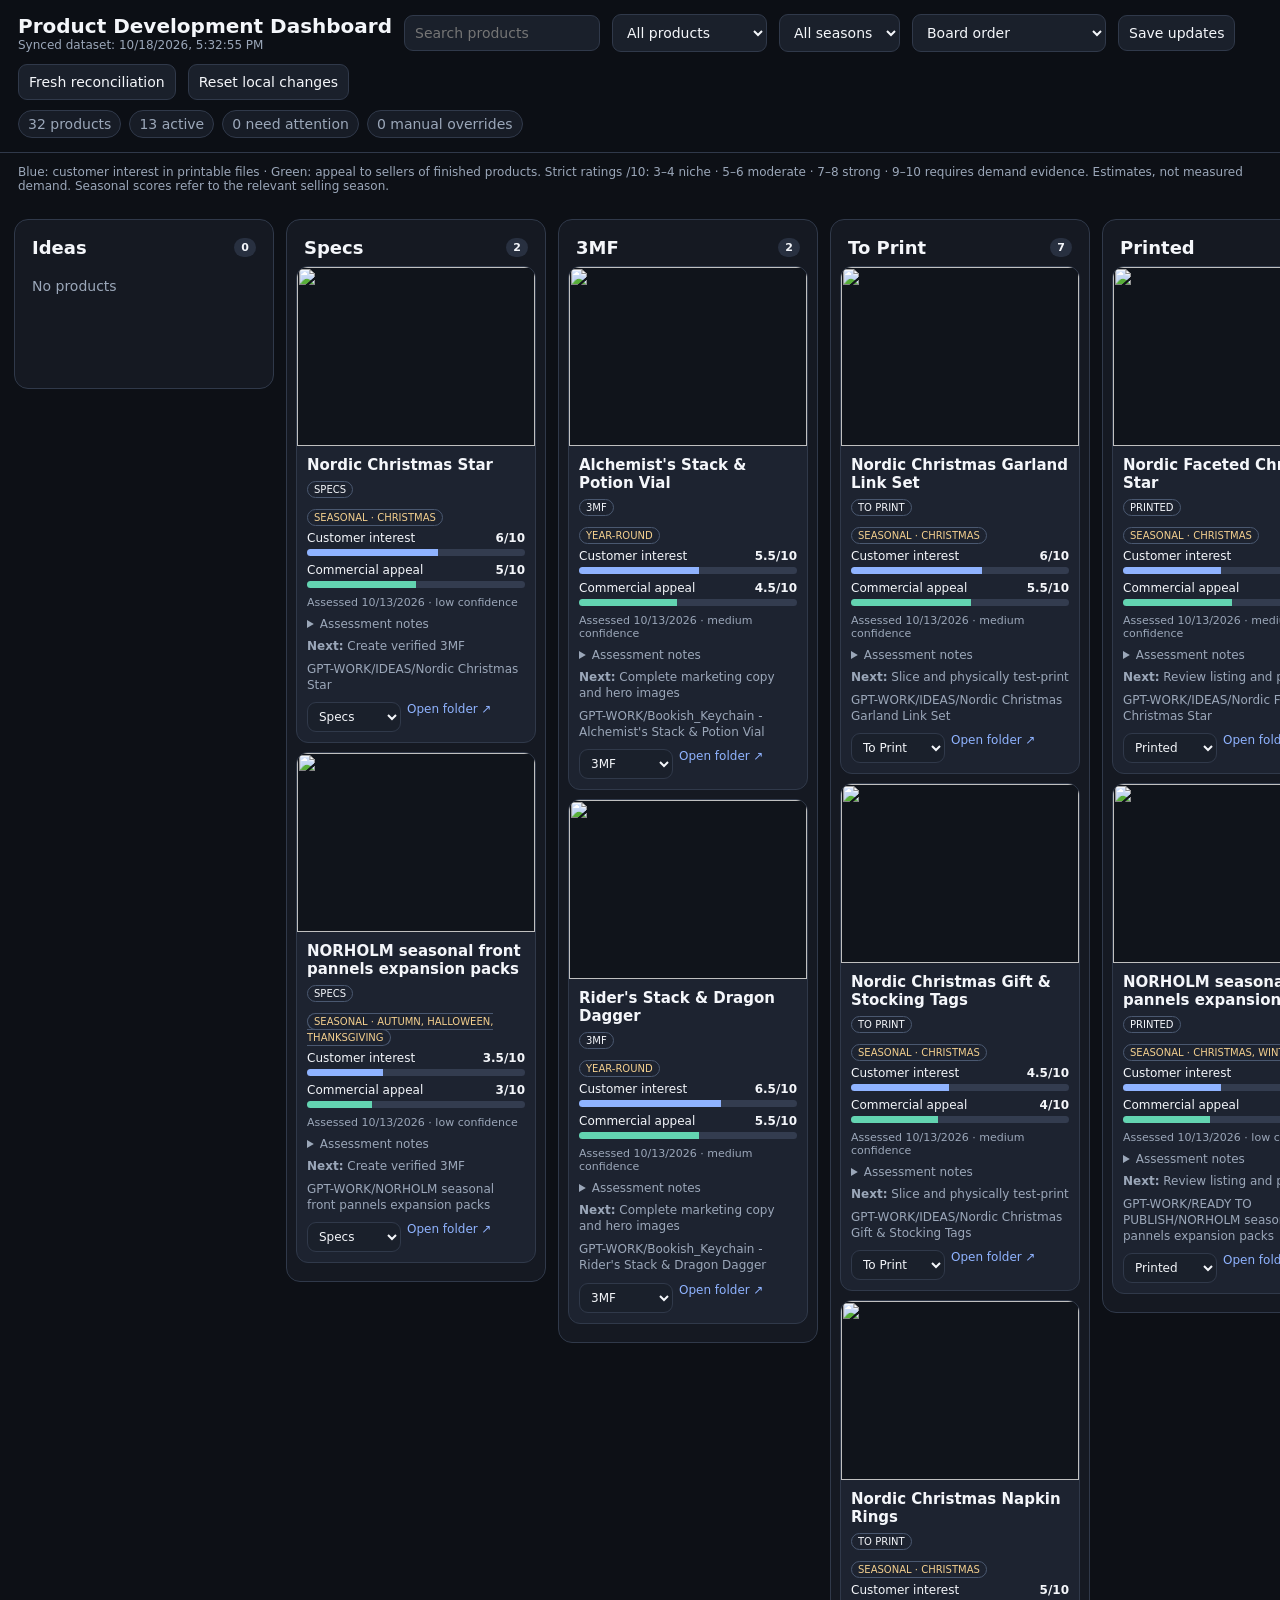
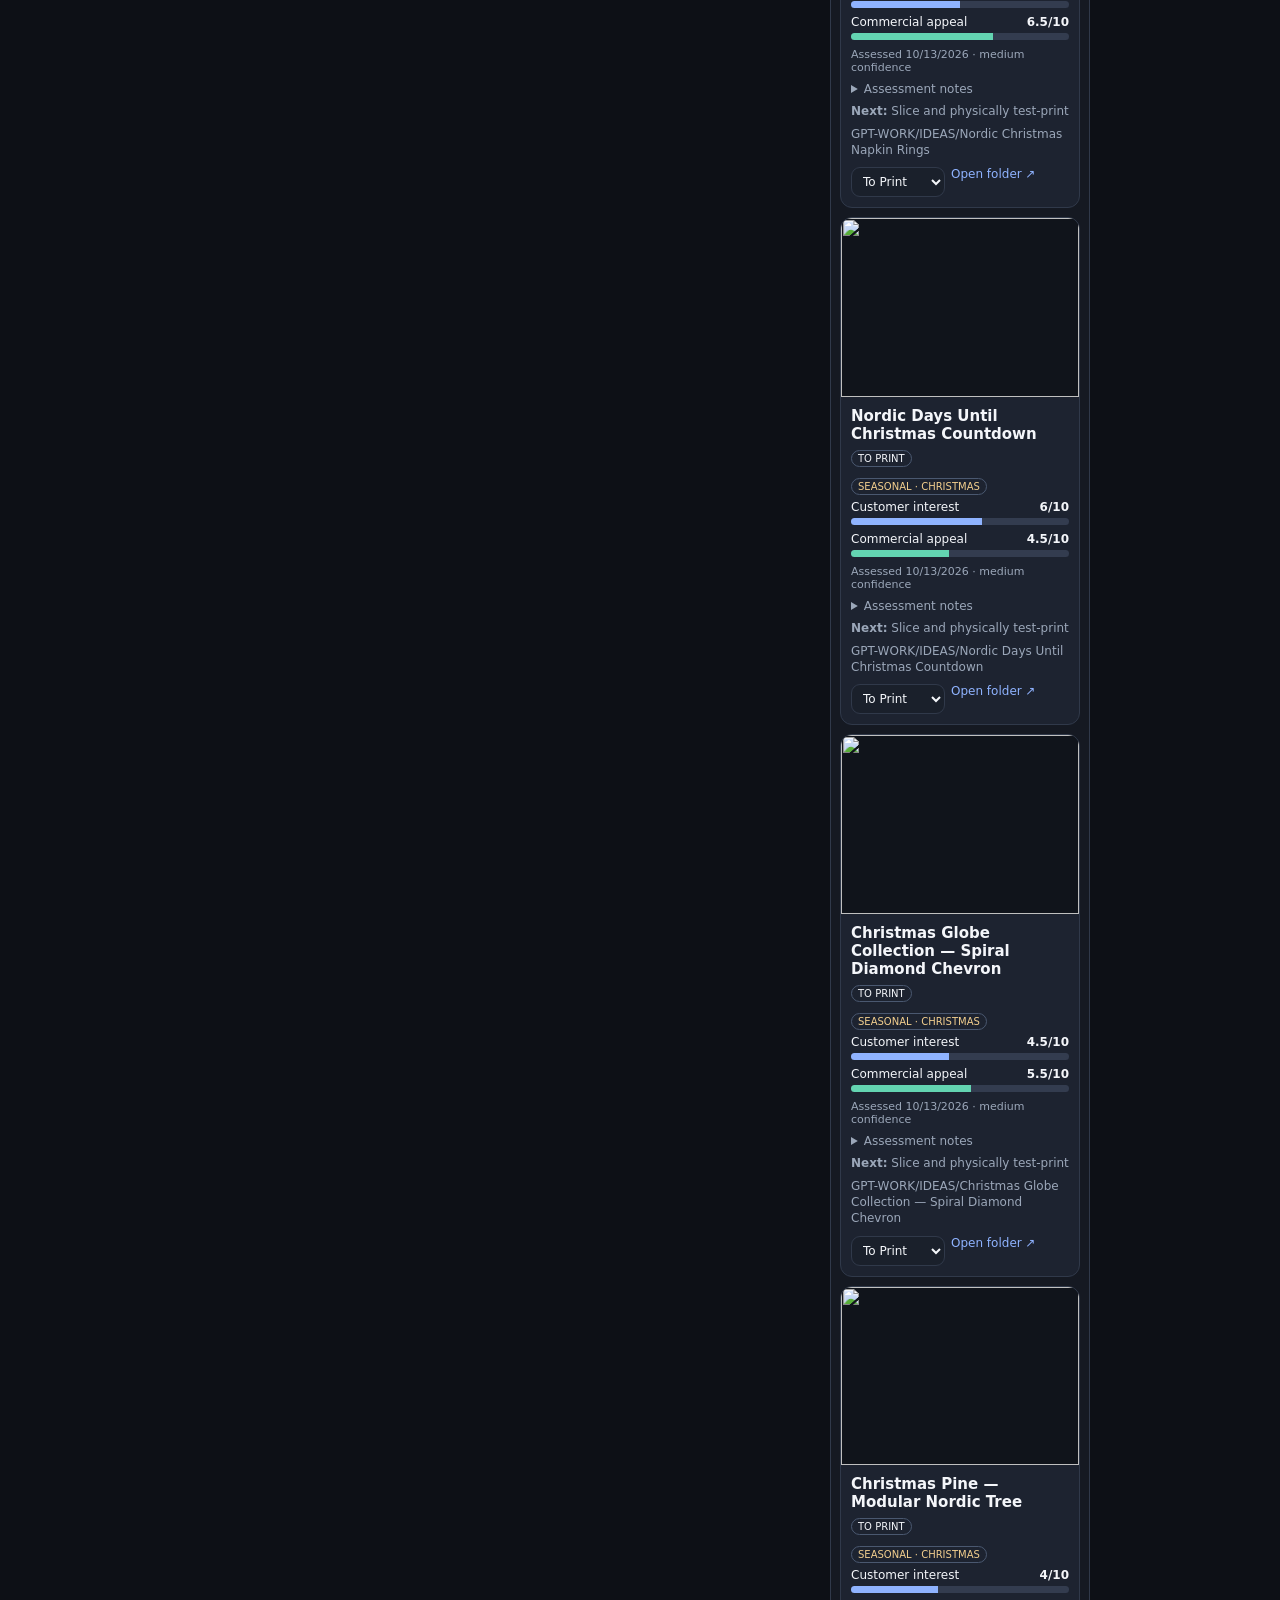
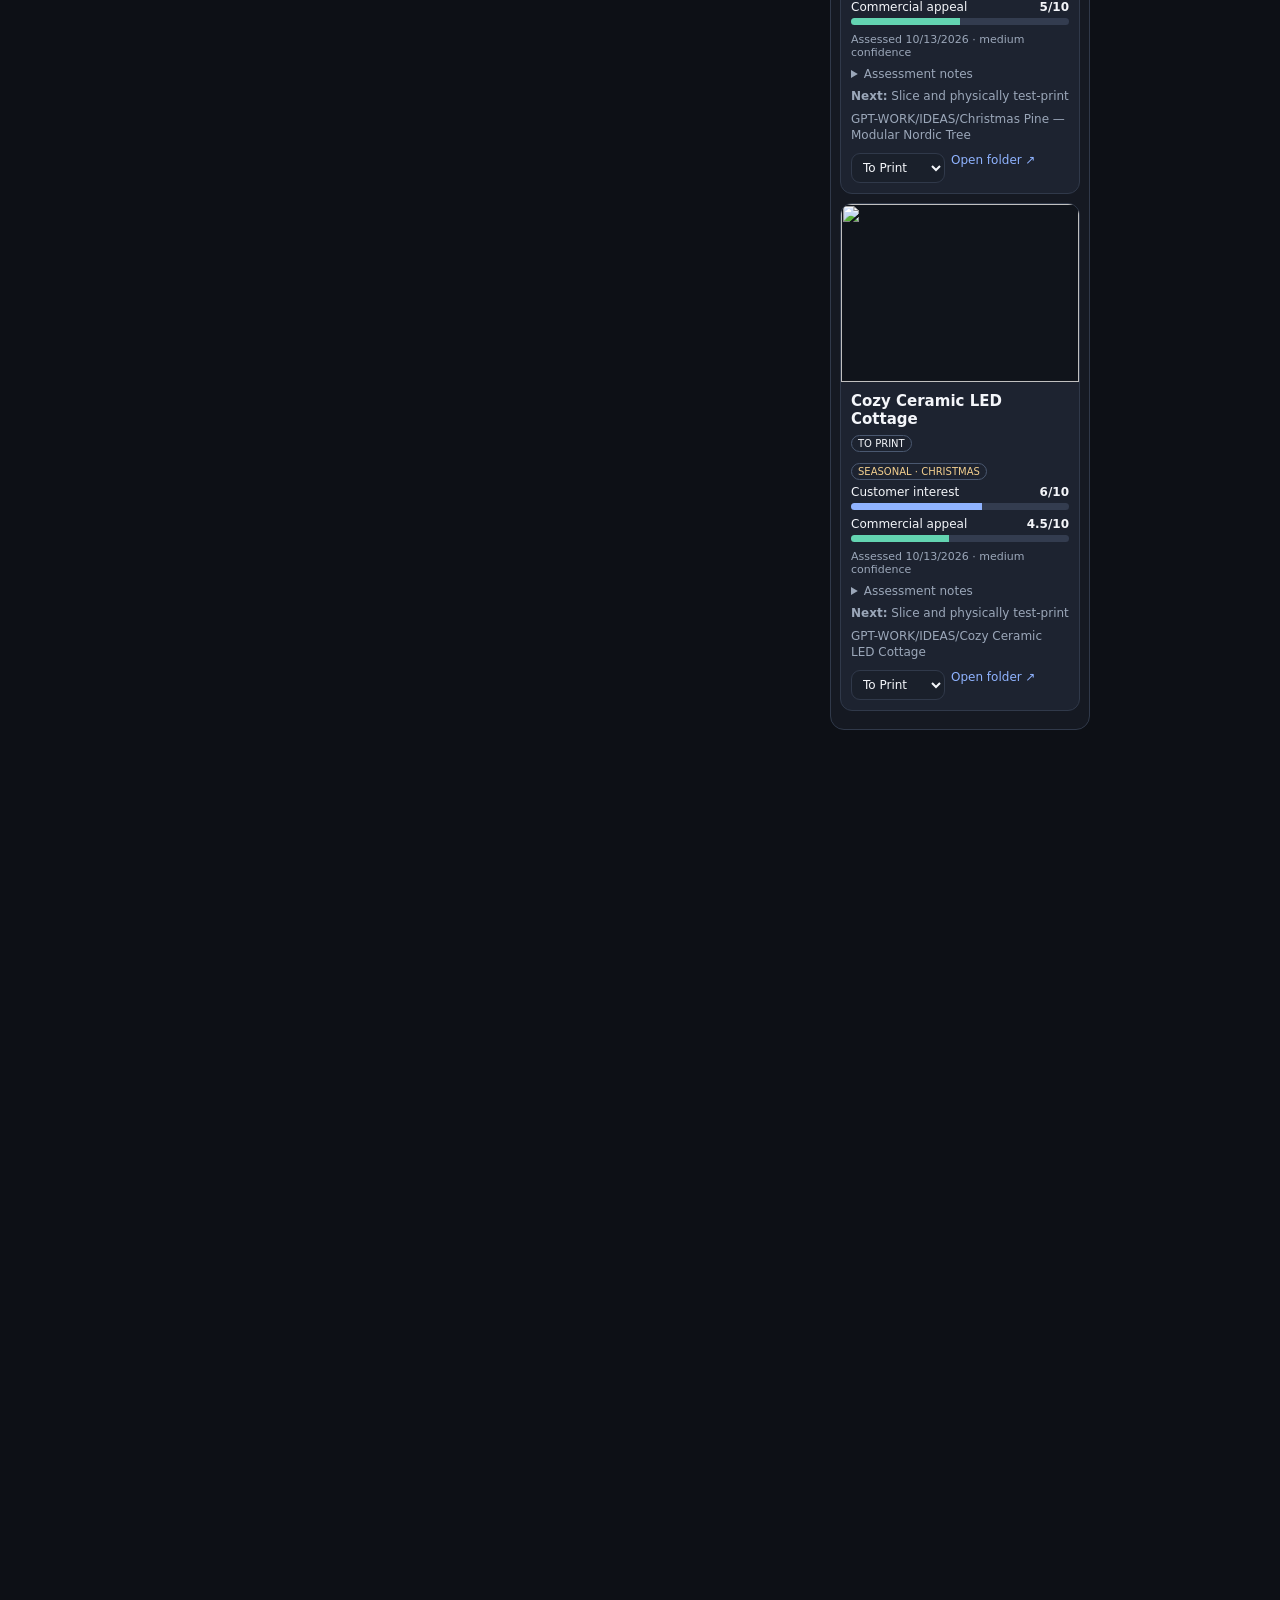
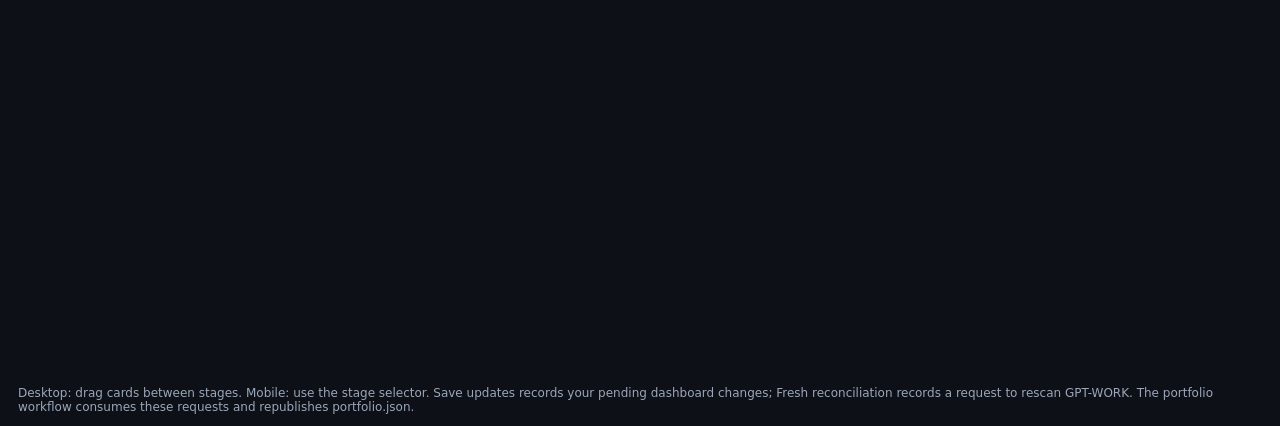
==== commit 186fa1d0: "Reconcile full product portfolio from Drive inventory" ====
--- a/PRODUCT PORTFOLIO/index.html
+++ b/PRODUCT PORTFOLIO/index.html
@@ -24,30 +24,29 @@
 <button id="reconcile" title="Request a fresh scan of GPT-WORK and rebuild the portfolio">Fresh reconciliation</button>
 <button id="reset" title="Remove manual browser overrides">Reset local changes</button></div><div class="stats" id="stats"></div></header>
 <div class="note" style="padding-top:12px">Blue: customer interest in printable files · Green: appeal to sellers of finished products. Strict ratings /10: 3–4 niche · 5–6 moderate · 7–8 strong · 9–10 requires demand evidence. Estimates, not measured demand. Seasonal scores refer to the relevant selling season.</div><main class="board" id="board"></main><div class="note">Desktop: drag cards between stages. Mobile: use the stage selector. Save updates records your pending dashboard changes; Fresh reconciliation records a request to rescan GPT-WORK. The portfolio workflow consumes these requests and republishes portfolio.json.</div>
-<script id="portfolio-snapshot" type="application/json">
-{
+<script id="portfolio-snapshot" type="application/json">{
   "schema_version": 3,
-  "generated_at": "2026-10-16T19:55:00+03:00",
+  "generated_at": "2026-10-18T17:32:55.903269+00:00",
   "root_folder_id": "1WliIAk1xWwewi_8NHIT9Mm31UZl1WCBR",
   "products": [
     {
       "product_id": "1EcqVv2Kk991em_lpnQXPmBSVgJsDqbqA",
       "product_name": "Nordic Christmas Garland Link Set",
-      "stage": "3mf",
+      "stage": "to_print",
       "folder_id": "1EcqVv2Kk991em_lpnQXPmBSVgJsDqbqA",
       "folder_url": "https://drive.google.com/drive/folders/1EcqVv2Kk991em_lpnQXPmBSVgJsDqbqA",
       "location": "GPT-WORK/IDEAS/Nordic Christmas Garland Link Set",
-      "has_specs": false,
-      "has_3mf": true,
-      "has_marketplace": false,
+      "has_specs": true,
+      "has_3mf": true,
+      "has_marketplace": true,
       "printed": false,
       "published": false,
-      "next_action": "R2 revised link approved; slice and physically test connector insertion and retention.",
-      "updated_at": "2026-10-16T19:55:00+03:00",
-      "needs_review": false,
-      "hero_asset_id": "10v7IB6beaJbgOYfWUptMBCU26TXoi_Zu",
-      "hero_asset_url": "https://drive.google.com/thumbnail?id=10v7IB6beaJbgOYfWUptMBCU26TXoi_Zu&sz=w1000",
-      "hero_kind": "concept",
+      "next_action": "Slice and physically test-print",
+      "updated_at": "2026-10-18T17:32:55.903269+00:00",
+      "needs_review": false,
+      "hero_asset_id": "1qhSuWnBHyhj4lZd7yHUCNaVPFou0eV9e",
+      "hero_asset_url": "https://drive.google.com/thumbnail?id=1qhSuWnBHyhj4lZd7yHUCNaVPFou0eV9e&sz=w1000",
+      "hero_kind": "marketplace",
       "seasonality": "seasonal",
       "seasons": [
         "Christmas"
@@ -80,21 +79,21 @@
     {
       "product_id": "1b5li4ontNMvQjagooy974GFEsGCyGhPz",
       "product_name": "Nordic Christmas Gift & Stocking Tags",
-      "stage": "3mf",
+      "stage": "to_print",
       "folder_id": "1b5li4ontNMvQjagooy974GFEsGCyGhPz",
       "folder_url": "https://drive.google.com/drive/folders/1b5li4ontNMvQjagooy974GFEsGCyGhPz",
       "location": "GPT-WORK/IDEAS/Nordic Christmas Gift & Stocking Tags",
-      "has_specs": false,
-      "has_3mf": true,
-      "has_marketplace": false,
+      "has_specs": true,
+      "has_3mf": true,
+      "has_marketplace": true,
       "printed": false,
       "published": false,
-      "next_action": "Slice current four-color plates and verify a physical tag print.",
-      "updated_at": "2026-10-16T19:55:00+03:00",
-      "needs_review": false,
-      "hero_asset_id": "1qy8knsOCnenHmp5O3slzM2U5PUCLQ9Vo",
-      "hero_asset_url": "https://drive.google.com/thumbnail?id=1qy8knsOCnenHmp5O3slzM2U5PUCLQ9Vo&sz=w1000",
-      "hero_kind": "concept",
+      "next_action": "Slice and physically test-print",
+      "updated_at": "2026-10-18T17:32:55.903269+00:00",
+      "needs_review": false,
+      "hero_asset_id": "1ol2phQEqBhg56jXrF6rtanfVlA8y_tzk",
+      "hero_asset_url": "https://drive.google.com/thumbnail?id=1ol2phQEqBhg56jXrF6rtanfVlA8y_tzk&sz=w1000",
+      "hero_kind": "marketplace",
       "seasonality": "seasonal",
       "seasons": [
         "Christmas"
@@ -127,21 +126,21 @@
     {
       "product_id": "1ghaM2obToMfpxg4LHxdJCVaJ9ggLr3aG",
       "product_name": "Nordic Christmas Napkin Rings",
-      "stage": "3mf",
+      "stage": "to_print",
       "folder_id": "1ghaM2obToMfpxg4LHxdJCVaJ9ggLr3aG",
       "folder_url": "https://drive.google.com/drive/folders/1ghaM2obToMfpxg4LHxdJCVaJ9ggLr3aG",
       "location": "GPT-WORK/IDEAS/Nordic Christmas Napkin Rings",
-      "has_specs": false,
-      "has_3mf": true,
-      "has_marketplace": false,
+      "has_specs": true,
+      "has_3mf": true,
+      "has_marketplace": true,
       "printed": false,
       "published": false,
-      "next_action": "Slice R2, inspect fine foliage cutouts, then test-print.",
-      "updated_at": "2026-10-16T19:55:00+03:00",
-      "needs_review": false,
-      "hero_asset_id": "1sFirhNec8Yf_cKoIEnjGW6v9c0dkKEk-",
-      "hero_asset_url": "https://drive.google.com/thumbnail?id=1sFirhNec8Yf_cKoIEnjGW6v9c0dkKEk-&sz=w1000",
-      "hero_kind": "concept",
+      "next_action": "Slice and physically test-print",
+      "updated_at": "2026-10-18T17:32:55.903269+00:00",
+      "needs_review": false,
+      "hero_asset_id": "1P93UE7OFRiUq1DkSmSid2E-DqT__h0OP",
+      "hero_asset_url": "https://drive.google.com/thumbnail?id=1P93UE7OFRiUq1DkSmSid2E-DqT__h0OP&sz=w1000",
+      "hero_kind": "marketplace",
       "seasonality": "seasonal",
       "seasons": [
         "Christmas"
@@ -174,21 +173,21 @@
     {
       "product_id": "1aLoYR8jj0ast9cljZhBQCx2afHQ7PTIW",
       "product_name": "Nordic Christmas Village Houses",
-      "stage": "3mf",
+      "stage": "published",
       "folder_id": "1aLoYR8jj0ast9cljZhBQCx2afHQ7PTIW",
       "folder_url": "https://drive.google.com/drive/folders/1aLoYR8jj0ast9cljZhBQCx2afHQ7PTIW",
-      "location": "GPT-WORK/IDEAS/Nordic Christmas Village Houses",
-      "has_specs": false,
-      "has_3mf": true,
-      "has_marketplace": false,
-      "printed": false,
-      "published": false,
-      "next_action": "Slice R2 five-plate bundle; test window bridges, doors, roof sleeves, and LED fit.",
-      "updated_at": "2026-10-16T19:55:00+03:00",
-      "needs_review": false,
-      "hero_asset_id": "1cOxAUGi2JidXAn_0hukiQf7LQdFVuchz",
-      "hero_asset_url": "https://drive.google.com/thumbnail?id=1cOxAUGi2JidXAn_0hukiQf7LQdFVuchz&sz=w1000",
-      "hero_kind": "concept",
+      "location": "GPT-WORK/PUBLISHED/Nordic Christmas Village Houses",
+      "has_specs": true,
+      "has_3mf": true,
+      "has_marketplace": true,
+      "printed": true,
+      "published": true,
+      "next_action": "Published",
+      "updated_at": "2026-10-18T17:32:55.903269+00:00",
+      "needs_review": false,
+      "hero_asset_id": "1PG2K-w-Xb6eQKSkTbvqzYqMzzP9h5VU1",
+      "hero_asset_url": "https://drive.google.com/thumbnail?id=1PG2K-w-Xb6eQKSkTbvqzYqMzzP9h5VU1&sz=w1000",
+      "hero_kind": "marketplace",
       "seasonality": "seasonal",
       "seasons": [
         "Christmas"
@@ -219,70 +218,23 @@
       ]
     },
     {
-      "product_id": "1LrwnPToGFflX1Ig8-HerI9_8BPRR60ms",
-      "product_name": "Nordic Christmas Windowsill Silhouette Set",
-      "stage": "idea",
-      "folder_id": "1LrwnPToGFflX1Ig8-HerI9_8BPRR60ms",
-      "folder_url": "https://drive.google.com/drive/folders/1LrwnPToGFflX1Ig8-HerI9_8BPRR60ms",
-      "location": "GPT-WORK/IDEAS/Nordic Christmas Windowsill Silhouette Set",
-      "has_specs": false,
-      "has_3mf": false,
-      "has_marketplace": false,
-      "printed": false,
-      "published": false,
-      "next_action": "Run product interview",
-      "updated_at": "2026-10-12T16:36:47+03:00",
-      "needs_review": false,
-      "hero_asset_id": "1QwyFJWrpDdqjkSgs6rVDSjOIF4M-GO5M",
-      "hero_asset_url": "https://drive.google.com/thumbnail?id=1QwyFJWrpDdqjkSgs6rVDSjOIF4M-GO5M&sz=w1000",
-      "hero_kind": "concept",
-      "seasonality": "seasonal",
-      "seasons": [
-        "Christmas"
-      ],
-      "customer_interest_score": 5.5,
-      "commercial_appeal_score": 5.5,
-      "assessment_rationale": {
-        "customer_interest": "Coordinated scene; concept-only production evidence.",
-        "commercial_appeal": "Thin silhouettes and lighting/stands need validation."
-      },
-      "assessment_confidence": "low",
-      "assessed_at": "2026-10-13T22:02:11+03:00",
-      "assessment_method": "qualitative_v2_strict",
-      "assessment_evidence": {
-        "folder_url": "https://drive.google.com/drive/folders/1LrwnPToGFflX1Ig8-HerI9_8BPRR60ms",
-        "image_asset_id": "1QwyFJWrpDdqjkSgs6rVDSjOIF4M-GO5M",
-        "reviewed_specs": false,
-        "reviewed_marketing": false
-      },
-      "assessment_history": [
-        {
-          "customer_interest_score": 7.5,
-          "commercial_appeal_score": 8,
-          "assessed_at": "2026-10-13T21:46:52+03:00",
-          "assessment_method": "qualitative_v1",
-          "superseded_reason": "Explicit user request for realistic reassessment"
-        }
-      ]
-    },
-    {
       "product_id": "1e44YH3hx9hdRwhai8REY03ZNl7-vcnr7",
       "product_name": "Nordic Days Until Christmas Countdown",
-      "stage": "3mf",
+      "stage": "to_print",
       "folder_id": "1e44YH3hx9hdRwhai8REY03ZNl7-vcnr7",
       "folder_url": "https://drive.google.com/drive/folders/1e44YH3hx9hdRwhai8REY03ZNl7-vcnr7",
       "location": "GPT-WORK/IDEAS/Nordic Days Until Christmas Countdown",
-      "has_specs": false,
-      "has_3mf": true,
-      "has_marketplace": false,
+      "has_specs": true,
+      "has_3mf": true,
+      "has_marketplace": true,
       "printed": false,
       "published": false,
-      "next_action": "Slice R2 digits and narrow bridges; physical fit test.",
-      "updated_at": "2026-10-16T19:55:00+03:00",
-      "needs_review": false,
-      "hero_asset_id": "1PvdeHO4VeQrOQhsNuWDTjLDzIMQRhTh2",
-      "hero_asset_url": "https://drive.google.com/thumbnail?id=1PvdeHO4VeQrOQhsNuWDTjLDzIMQRhTh2&sz=w1000",
-      "hero_kind": "concept",
+      "next_action": "Slice and physically test-print",
+      "updated_at": "2026-10-18T17:32:55.903269+00:00",
+      "needs_review": false,
+      "hero_asset_id": "1qhdJkvNA4GS4N_-raM6Vl9imdu3k0rob",
+      "hero_asset_url": "https://drive.google.com/thumbnail?id=1qhdJkvNA4GS4N_-raM6Vl9imdu3k0rob&sz=w1000",
+      "hero_kind": "marketplace",
       "seasonality": "seasonal",
       "seasons": [
         "Christmas"
@@ -315,21 +267,21 @@
     {
       "product_id": "1u6to3SB8aaWA08zV-0fqmabtImEXXFaJ",
       "product_name": "Nordic Flat-Pack Christmas Ornaments",
-      "stage": "3mf",
+      "stage": "published",
       "folder_id": "1u6to3SB8aaWA08zV-0fqmabtImEXXFaJ",
       "folder_url": "https://drive.google.com/drive/folders/1u6to3SB8aaWA08zV-0fqmabtImEXXFaJ",
-      "location": "GPT-WORK/IDEAS/Nordic Flat-Pack Christmas Ornaments",
-      "has_specs": false,
-      "has_3mf": true,
-      "has_marketplace": false,
-      "printed": false,
-      "published": false,
-      "next_action": "Slice R3; print three-piece PLA fit coupon to validate firmer clamps.",
-      "updated_at": "2026-10-16T19:55:00+03:00",
-      "needs_review": false,
-      "hero_asset_id": "1gs4OoRDJQCinysNBWDNbgMMO74KTOH9Z",
-      "hero_asset_url": "https://drive.google.com/thumbnail?id=1gs4OoRDJQCinysNBWDNbgMMO74KTOH9Z&sz=w1000",
-      "hero_kind": "concept",
+      "location": "GPT-WORK/PUBLISHED/Nordic Flat-Pack Christmas Ornaments",
+      "has_specs": true,
+      "has_3mf": true,
+      "has_marketplace": true,
+      "printed": true,
+      "published": true,
+      "next_action": "Published",
+      "updated_at": "2026-10-18T17:32:55.903269+00:00",
+      "needs_review": false,
+      "hero_asset_id": "1IgHM99t2aKS8-5IJ-WjxhIUMoy66yHKZ",
+      "hero_asset_url": "https://drive.google.com/thumbnail?id=1IgHM99t2aKS8-5IJ-WjxhIUMoy66yHKZ&sz=w1000",
+      "hero_kind": "marketplace",
       "seasonality": "seasonal",
       "seasons": [
         "Christmas"
@@ -353,53 +305,6 @@
         {
           "customer_interest_score": 8,
           "commercial_appeal_score": 8.5,
-          "assessed_at": "2026-10-13T21:46:52+03:00",
-          "assessment_method": "qualitative_v1",
-          "superseded_reason": "Explicit user request for realistic reassessment"
-        }
-      ]
-    },
-    {
-      "product_id": "12QvJIAxzdxSbyDLWFqcWKY83krNYQn9Z",
-      "product_name": "Nordic Christmas Nutcracker – 200mm",
-      "stage": "specs",
-      "folder_id": "12QvJIAxzdxSbyDLWFqcWKY83krNYQn9Z",
-      "folder_url": "https://drive.google.com/drive/folders/12QvJIAxzdxSbyDLWFqcWKY83krNYQn9Z",
-      "location": "GPT-WORK/IDEAS/Nordic Christmas Nutcracker – 200mm",
-      "has_specs": true,
-      "has_3mf": false,
-      "has_marketplace": false,
-      "printed": false,
-      "published": false,
-      "next_action": "Create verified 3MF",
-      "updated_at": "2026-10-12T16:36:47+03:00",
-      "needs_review": false,
-      "hero_asset_id": "11GCoPEmkjJyjzRatw-9rqJm4EdR9NBVN",
-      "hero_asset_url": "https://drive.google.com/thumbnail?id=11GCoPEmkjJyjzRatw-9rqJm4EdR9NBVN&sz=w1000",
-      "hero_kind": "concept",
-      "seasonality": "seasonal",
-      "seasons": [
-        "Christmas"
-      ],
-      "customer_interest_score": 4.5,
-      "commercial_appeal_score": 3,
-      "assessment_rationale": {
-        "customer_interest": "Recognizable but intricate decoration without a clear new advantage.",
-        "commercial_appeal": "Multicolor details and assembly make production difficult."
-      },
-      "assessment_confidence": "low",
-      "assessed_at": "2026-10-13T22:02:11+03:00",
-      "assessment_method": "qualitative_v2_strict",
-      "assessment_evidence": {
-        "folder_url": "https://drive.google.com/drive/folders/12QvJIAxzdxSbyDLWFqcWKY83krNYQn9Z",
-        "image_asset_id": "11GCoPEmkjJyjzRatw-9rqJm4EdR9NBVN",
-        "reviewed_specs": true,
-        "reviewed_marketing": false
-      },
-      "assessment_history": [
-        {
-          "customer_interest_score": 7.5,
-          "commercial_appeal_score": 6,
           "assessed_at": "2026-10-13T21:46:52+03:00",
           "assessment_method": "qualitative_v1",
           "superseded_reason": "Explicit user request for realistic reassessment"
@@ -419,7 +324,7 @@
       "printed": false,
       "published": false,
       "next_action": "Create verified 3MF",
-      "updated_at": "2026-10-12T16:36:47+03:00",
+      "updated_at": "2026-10-18T17:32:55.903269+00:00",
       "needs_review": false,
       "hero_asset_id": "14wA28aTxIKATOh8RL-iEP7L9MFG2l6qf",
       "hero_asset_url": "https://drive.google.com/thumbnail?id=14wA28aTxIKATOh8RL-iEP7L9MFG2l6qf&sz=w1000",
@@ -466,8 +371,8 @@
       "printed": false,
       "published": false,
       "next_action": "Create verified 3MF",
-      "updated_at": "2026-10-12T16:36:47+03:00",
-      "needs_review": true,
+      "updated_at": "2026-10-18T17:32:55.903269+00:00",
+      "needs_review": false,
       "hero_asset_id": "1oYz4qZ-7E0HOXrmJ-CQNDQb82l60N8yK",
       "hero_asset_url": "https://drive.google.com/thumbnail?id=1oYz4qZ-7E0HOXrmJ-CQNDQb82l60N8yK&sz=w1000",
       "hero_kind": "concept",
@@ -517,8 +422,8 @@
       "has_3mf": true,
       "has_marketplace": false,
       "published": false,
-      "next_action": "Prepare marketplace package",
-      "updated_at": "2026-10-12T16:36:47+03:00",
+      "next_action": "Complete marketing copy and hero images",
+      "updated_at": "2026-10-18T17:32:55.903269+00:00",
       "needs_review": false,
       "printed": false,
       "seasonality": "year_round",
@@ -551,21 +456,21 @@
     {
       "product_id": "1_VzC9zs5H2gxJj1V0qp5eA80oofe7cBx",
       "product_name": "Christmas Globe Collection — Spiral Diamond Chevron",
-      "stage": "3mf",
+      "stage": "to_print",
       "folder_id": "1_VzC9zs5H2gxJj1V0qp5eA80oofe7cBx",
       "folder_url": "https://drive.google.com/drive/folders/1_VzC9zs5H2gxJj1V0qp5eA80oofe7cBx",
-      "location": "GPT-WORK/Christmas Globe Collection — Spiral Diamond Chevron",
-      "has_specs": true,
-      "has_3mf": true,
-      "has_marketplace": false,
+      "location": "GPT-WORK/IDEAS/Christmas Globe Collection — Spiral Diamond Chevron",
+      "has_specs": true,
+      "has_3mf": true,
+      "has_marketplace": true,
       "printed": false,
       "published": false,
-      "next_action": "Prepare marketplace package",
-      "updated_at": "2026-10-12T16:36:47+03:00",
-      "needs_review": true,
+      "next_action": "Slice and physically test-print",
+      "updated_at": "2026-10-18T17:32:55.903269+00:00",
+      "needs_review": false,
       "hero_asset_id": "1hLG2-NXEfK9S20_avjzsCWynKRHtjt1t",
       "hero_asset_url": "https://drive.google.com/thumbnail?id=1hLG2-NXEfK9S20_avjzsCWynKRHtjt1t&sz=w1000",
-      "hero_kind": "actual_model",
+      "hero_kind": "marketplace",
       "review_note": "User must add permanent socket-to-shell connections in the slicer; fit and hanging strength remain untested.",
       "seasonality": "seasonal",
       "seasons": [
@@ -599,21 +504,21 @@
     {
       "product_id": "1h9ePQPW1PNbv_jNWQBTF0IUkH8fYHENd",
       "product_name": "Christmas Goose Desk Ornament",
-      "stage": "3mf",
+      "stage": "published",
       "folder_id": "1h9ePQPW1PNbv_jNWQBTF0IUkH8fYHENd",
       "folder_url": "https://drive.google.com/drive/folders/1h9ePQPW1PNbv_jNWQBTF0IUkH8fYHENd",
-      "location": "GPT-WORK/Christmas Goose Desk Ornament",
-      "has_specs": true,
-      "has_3mf": true,
-      "has_marketplace": false,
-      "printed": false,
-      "published": false,
-      "next_action": "Prepare marketplace package",
-      "updated_at": "2026-10-12T16:36:47+03:00",
+      "location": "GPT-WORK/PUBLISHED/Christmas Goose Desk Ornament",
+      "has_specs": true,
+      "has_3mf": true,
+      "has_marketplace": true,
+      "printed": true,
+      "published": true,
+      "next_action": "Published",
+      "updated_at": "2026-10-18T17:32:55.903269+00:00",
       "needs_review": false,
       "hero_asset_id": "103C1QJQtdzBmKJdoOkIbfs3TSsnhMTap",
       "hero_asset_url": "https://drive.google.com/thumbnail?id=103C1QJQtdzBmKJdoOkIbfs3TSsnhMTap&sz=w1000",
-      "hero_kind": "actual_model",
+      "hero_kind": "marketplace",
       "seasonality": "seasonal",
       "seasons": [
         "Christmas"
@@ -652,15 +557,15 @@
       "location": "GPT-WORK/IDEAS/Nordic Faceted Christmas Star",
       "has_specs": true,
       "has_3mf": true,
-      "has_marketplace": false,
+      "has_marketplace": true,
       "printed": true,
       "published": false,
-      "next_action": "Finalize listing and publication; print status explicitly confirmed.",
-      "updated_at": "2026-10-16T19:55:00+03:00",
-      "needs_review": true,
+      "next_action": "Review listing and publish",
+      "updated_at": "2026-10-18T17:32:55.903269+00:00",
+      "needs_review": false,
       "hero_asset_id": "1lIIGFgzfppNf9bRNO8Sy7tuUrRR5XBCJ",
       "hero_asset_url": "https://drive.google.com/thumbnail?id=1lIIGFgzfppNf9bRNO8Sy7tuUrRR5XBCJ&sz=w1000",
-      "hero_kind": "actual_model",
+      "hero_kind": "marketplace",
       "review_note": "Marketplace copy exists; newly approved additional marketing image uploads remain incomplete.",
       "seasonality": "seasonal",
       "seasons": [
@@ -707,21 +612,21 @@
     {
       "product_id": "1o8ExYEkxf_axhMl2-eyZfXG8t43HzlfA",
       "product_name": "Pleated Angel Figurine",
-      "stage": "printed",
+      "stage": "published",
       "folder_id": "1o8ExYEkxf_axhMl2-eyZfXG8t43HzlfA",
       "folder_url": "https://drive.google.com/drive/folders/1o8ExYEkxf_axhMl2-eyZfXG8t43HzlfA",
-      "location": "GPT-WORK/IDEAS/Pleated Angel Figurine",
-      "has_specs": true,
-      "has_3mf": true,
-      "has_marketplace": false,
-      "printed": true,
-      "published": false,
-      "next_action": "Review R4 wing connection and refreshed marketing; publish when ready.",
-      "updated_at": "2026-10-16T19:55:00+03:00",
-      "needs_review": true,
-      "hero_asset_id": "1xj0IbNflFz5YgxcorfCsPZ9xaIiWUh0i",
-      "hero_asset_url": "https://drive.google.com/thumbnail?id=1xj0IbNflFz5YgxcorfCsPZ9xaIiWUh0i&sz=w1000",
-      "hero_kind": "actual_model",
+      "location": "GPT-WORK/PUBLISHED/Pleated Angel Figurine",
+      "has_specs": true,
+      "has_3mf": true,
+      "has_marketplace": true,
+      "printed": true,
+      "published": true,
+      "next_action": "Published",
+      "updated_at": "2026-10-18T17:32:55.903269+00:00",
+      "needs_review": false,
+      "hero_asset_id": "1dYaolioZTKizUBxupeiwOIHMTSc4EH7m",
+      "hero_asset_url": "https://drive.google.com/thumbnail?id=1dYaolioZTKizUBxupeiwOIHMTSc4EH7m&sz=w1000",
+      "hero_kind": "marketplace",
       "review_note": "Marketplace copy exists; newly approved additional marketing image uploads remain incomplete.",
       "seasonality": "seasonal",
       "seasons": [
@@ -768,8 +673,8 @@
       "has_3mf": true,
       "has_marketplace": false,
       "published": false,
-      "next_action": "Prepare marketplace package",
-      "updated_at": "2026-10-12T16:36:47+03:00",
+      "next_action": "Complete marketing copy and hero images",
+      "updated_at": "2026-10-18T17:32:55.903269+00:00",
       "needs_review": false,
       "printed": false,
       "seasonality": "year_round",
@@ -811,11 +716,11 @@
       "has_marketplace": true,
       "printed": false,
       "published": false,
-      "next_action": "Slice and print physical sample; marketplace hero and copy complete.",
-      "updated_at": "2026-10-16T19:55:00+03:00",
-      "needs_review": false,
-      "hero_asset_id": "1bs3pNGunDzhKX3UgHxXrmlhIf0zVzxcd",
-      "hero_asset_url": "https://drive.google.com/thumbnail?id=1bs3pNGunDzhKX3UgHxXrmlhIf0zVzxcd&sz=w1000",
+      "next_action": "Slice and physically test-print",
+      "updated_at": "2026-10-18T17:32:55.903269+00:00",
+      "needs_review": false,
+      "hero_asset_id": "1BS7Cqi3fm5TiYZuhCESMQmchB23_34Z_",
+      "hero_asset_url": "https://drive.google.com/thumbnail?id=1BS7Cqi3fm5TiYZuhCESMQmchB23_34Z_&sz=w1000",
       "hero_kind": "marketplace",
       "seasonality": "seasonal",
       "seasons": [
@@ -858,8 +763,8 @@
       "has_marketplace": true,
       "printed": false,
       "published": false,
-      "next_action": "Complete Bambu slicing, LED/roof physical check and marketplace validation.",
-      "updated_at": "2026-10-16T19:55:00+03:00",
+      "next_action": "Slice and physically test-print",
+      "updated_at": "2026-10-18T17:32:55.903269+00:00",
       "needs_review": false,
       "hero_asset_id": "1dwQ5akjfEHZ_0ApJi2MuioxP19N9imPs",
       "hero_asset_url": "https://drive.google.com/thumbnail?id=1dwQ5akjfEHZ_0ApJi2MuioxP19N9imPs&sz=w1000",
@@ -896,20 +801,20 @@
     {
       "product_id": "1PzNm1mJgoTtVwpo-f3WMJ_21q3Dd4VRj",
       "product_name": "Nordic Stacked Tealight Tree",
-      "stage": "printed",
+      "stage": "published",
       "folder_id": "1PzNm1mJgoTtVwpo-f3WMJ_21q3Dd4VRj",
       "folder_url": "https://drive.google.com/drive/folders/1PzNm1mJgoTtVwpo-f3WMJ_21q3Dd4VRj",
-      "location": "GPT-WORK/IDEAS/Nordic Stacked Tealight Tree",
-      "has_specs": true,
-      "has_3mf": true,
-      "has_marketplace": true,
-      "printed": true,
-      "published": false,
-      "next_action": "Review marketplace listing and publish when ready.",
-      "updated_at": "2026-10-16T19:55:00+03:00",
-      "needs_review": false,
-      "hero_asset_id": "1SV-eyZ3bLfiXsI5rnPoJiZxMEHBnlPfA",
-      "hero_asset_url": "https://drive.google.com/thumbnail?id=1SV-eyZ3bLfiXsI5rnPoJiZxMEHBnlPfA&sz=w1000",
+      "location": "GPT-WORK/PUBLISHED/Nordic Stacked Tealight Tree",
+      "has_specs": true,
+      "has_3mf": true,
+      "has_marketplace": true,
+      "printed": true,
+      "published": true,
+      "next_action": "Published",
+      "updated_at": "2026-10-18T17:32:55.903269+00:00",
+      "needs_review": false,
+      "hero_asset_id": "1GQA2NgMKF2JQNgqxhkOjDitn_biBFILi",
+      "hero_asset_url": "https://drive.google.com/thumbnail?id=1GQA2NgMKF2JQNgqxhkOjDitn_biBFILi&sz=w1000",
       "hero_kind": "marketplace",
       "seasonality": "seasonal",
       "seasons": [
@@ -954,12 +859,12 @@
       "has_marketplace": false,
       "printed": true,
       "published": false,
-      "next_action": "Review listing assets and publish",
-      "updated_at": "2026-10-12T16:36:47+03:00",
-      "needs_review": true,
+      "next_action": "Review listing and publish",
+      "updated_at": "2026-10-18T17:32:55.903269+00:00",
+      "needs_review": false,
       "hero_asset_id": "1XkTvCpz90bij6E9iUd3MGYJE410nLvFV",
       "hero_asset_url": "https://drive.google.com/thumbnail?id=1XkTvCpz90bij6E9iUd3MGYJE410nLvFV&sz=w1000",
-      "hero_kind": "concept",
+      "hero_kind": "marketplace",
       "review_note": "Two separate expansion-pack folders exist; reconcile package scope and completeness before publishing.",
       "seasonality": "seasonal",
       "seasons": [
@@ -1006,7 +911,7 @@
       "has_marketplace": true,
       "published": true,
       "next_action": "Published",
-      "updated_at": "2026-10-12T16:36:47+03:00",
+      "updated_at": "2026-10-18T17:32:55.903269+00:00",
       "needs_review": false,
       "printed": true,
       "seasonality": "seasonal",
@@ -1053,7 +958,7 @@
       "has_marketplace": true,
       "published": true,
       "next_action": "Published",
-      "updated_at": "2026-10-12T16:36:47+03:00",
+      "updated_at": "2026-10-18T17:32:55.903269+00:00",
       "needs_review": false,
       "printed": true,
       "seasonality": "seasonal",
@@ -1100,7 +1005,7 @@
       "has_marketplace": true,
       "published": true,
       "next_action": "Published",
-      "updated_at": "2026-10-12T16:36:47+03:00",
+      "updated_at": "2026-10-18T17:32:55.903269+00:00",
       "needs_review": false,
       "printed": true,
       "seasonality": "seasonal",
@@ -1147,7 +1052,7 @@
       "has_marketplace": false,
       "published": true,
       "next_action": "Published",
-      "updated_at": "2026-10-12T16:36:47+03:00",
+      "updated_at": "2026-10-18T17:32:55.903269+00:00",
       "needs_review": false,
       "printed": true,
       "seasonality": "seasonal",
@@ -1195,7 +1100,7 @@
       "published": true,
       "printed": true,
       "next_action": "Published",
-      "updated_at": "2026-10-12T16:36:47+03:00",
+      "updated_at": "2026-10-18T17:32:55.903269+00:00",
       "needs_review": false,
       "seasonality": "seasonal",
       "seasons": [
@@ -1235,15 +1140,15 @@
       "location": "GPT-WORK/PUBLISHED/Goofy Thanksgiving Turkey",
       "has_specs": true,
       "has_3mf": true,
-      "has_marketplace": false,
-      "printed": true,
-      "published": true,
-      "next_action": "Published",
-      "updated_at": "2026-10-12T16:36:47+03:00",
+      "has_marketplace": true,
+      "printed": true,
+      "published": true,
+      "next_action": "Published",
+      "updated_at": "2026-10-18T17:32:55.903269+00:00",
       "needs_review": false,
       "hero_asset_id": "1A3M-aiMsrIZ6_z56j4ZjK50kvgGHVPct",
       "hero_asset_url": "https://drive.google.com/thumbnail?id=1A3M-aiMsrIZ6_z56j4ZjK50kvgGHVPct&sz=w1000",
-      "hero_kind": "actual_model",
+      "hero_kind": "marketplace",
       "seasonality": "seasonal",
       "seasons": [
         "Autumn",
@@ -1289,7 +1194,7 @@
       "has_marketplace": false,
       "published": true,
       "next_action": "Published",
-      "updated_at": "2026-10-12T16:36:47+03:00",
+      "updated_at": "2026-10-18T17:32:55.903269+00:00",
       "needs_review": false,
       "printed": true,
       "seasonality": "seasonal",
@@ -1336,7 +1241,7 @@
       "has_marketplace": false,
       "published": true,
       "next_action": "Published",
-      "updated_at": "2026-10-12T16:36:47+03:00",
+      "updated_at": "2026-10-18T17:32:55.903269+00:00",
       "needs_review": false,
       "printed": true,
       "seasonality": "seasonal",
@@ -1383,7 +1288,7 @@
       "has_marketplace": true,
       "published": true,
       "next_action": "Published",
-      "updated_at": "2026-10-12T16:36:47+03:00",
+      "updated_at": "2026-10-18T17:32:55.903269+00:00",
       "needs_review": false,
       "printed": true,
       "seasonality": "seasonal",
@@ -1430,7 +1335,7 @@
       "has_marketplace": false,
       "published": true,
       "next_action": "Published",
-      "updated_at": "2026-10-12T16:36:47+03:00",
+      "updated_at": "2026-10-18T17:32:55.903269+00:00",
       "needs_review": false,
       "printed": true,
       "seasonality": "seasonal",
@@ -1477,7 +1382,7 @@
       "has_marketplace": true,
       "published": true,
       "next_action": "Published",
-      "updated_at": "2026-10-12T16:36:47+03:00",
+      "updated_at": "2026-10-18T17:32:55.903269+00:00",
       "needs_review": false,
       "printed": true,
       "seasonality": "seasonal",
@@ -1524,7 +1429,7 @@
       "has_marketplace": false,
       "published": true,
       "next_action": "Published",
-      "updated_at": "2026-10-12T16:36:47+03:00",
+      "updated_at": "2026-10-18T17:32:55.903269+00:00",
       "needs_review": false,
       "printed": true,
       "seasonality": "seasonal",
@@ -1571,7 +1476,7 @@
       "has_marketplace": true,
       "published": true,
       "next_action": "Published",
-      "updated_at": "2026-10-12T16:36:47+03:00",
+      "updated_at": "2026-10-18T17:32:55.903269+00:00",
       "needs_review": false,
       "printed": true,
       "seasonality": "seasonal",
@@ -1619,7 +1524,7 @@
       "has_marketplace": false,
       "published": true,
       "next_action": "Published",
-      "updated_at": "2026-10-12T16:36:47+03:00",
+      "updated_at": "2026-10-18T17:32:55.903269+00:00",
       "needs_review": false,
       "printed": true,
       "seasonality": "seasonal",
@@ -1653,10 +1558,22 @@
     }
   ],
   "reconciliation": {
-    "scanned_at": "2026-10-16T19:55:00+03:00",
-    "source": "GPT-WORK folder inventory and current model/TO_DO evidence",
-    "product_count": 34,
-    "notes": "Ratings and original assessment timestamps preserved. Print statuses retain explicit user confirmations. Physical validation remains separate from saved 3MF evidence."
+    "scanned_at": "2026-10-18T17:32:55.903269+00:00",
+    "complete": true,
+    "folders_scanned": 126,
+    "source": "Full recursive GPT-WORK Drive inventory",
+    "product_count": 32,
+    "stage_counts": {
+      "to_print": 7,
+      "published": 19,
+      "specs": 2,
+      "3mf": 2,
+      "printed": 2
+    },
+    "removed_products": [
+      "Nordic Christmas Windowsill Silhouette Set",
+      "Nordic Christmas Nutcracker – 200mm"
+    ]
   },
   "assessment_policy": {
     "method": "qualitative_v2_strict",
@@ -1725,3 +1642,4 @@
 
 
 
+
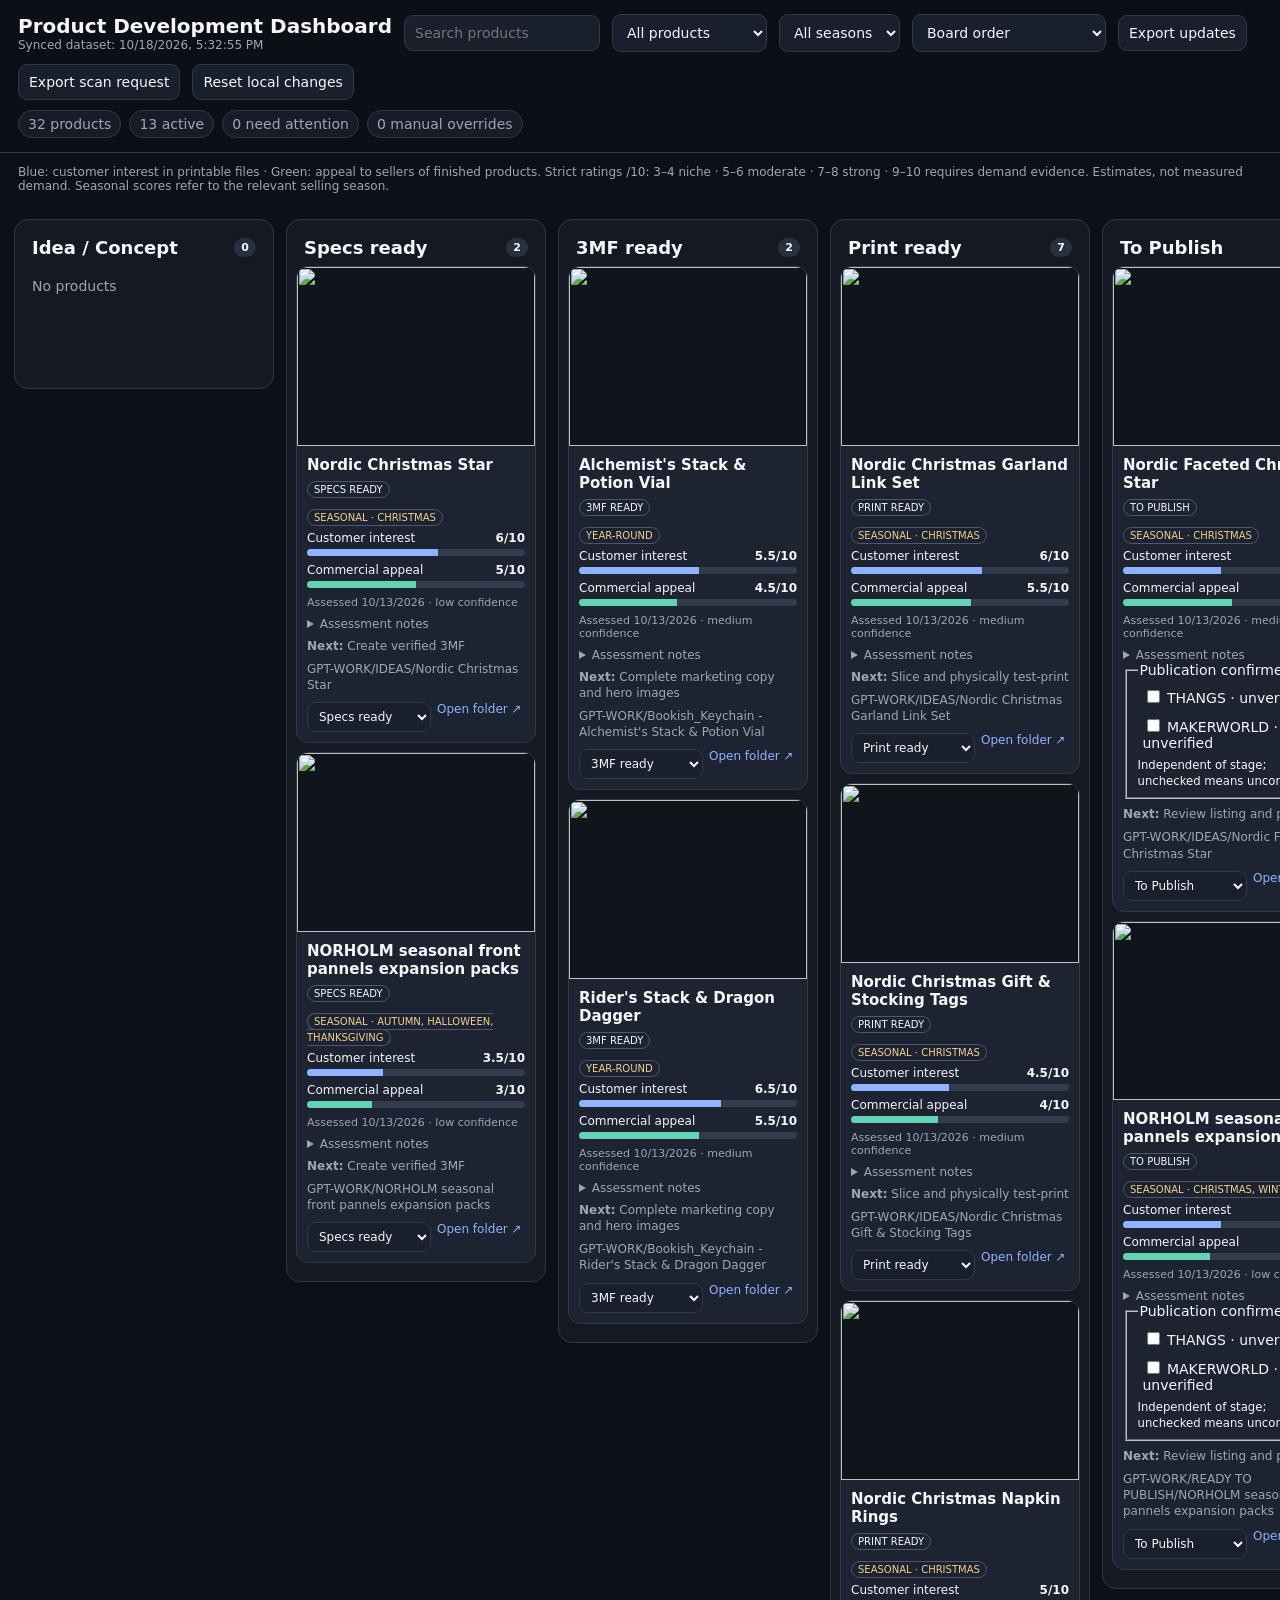
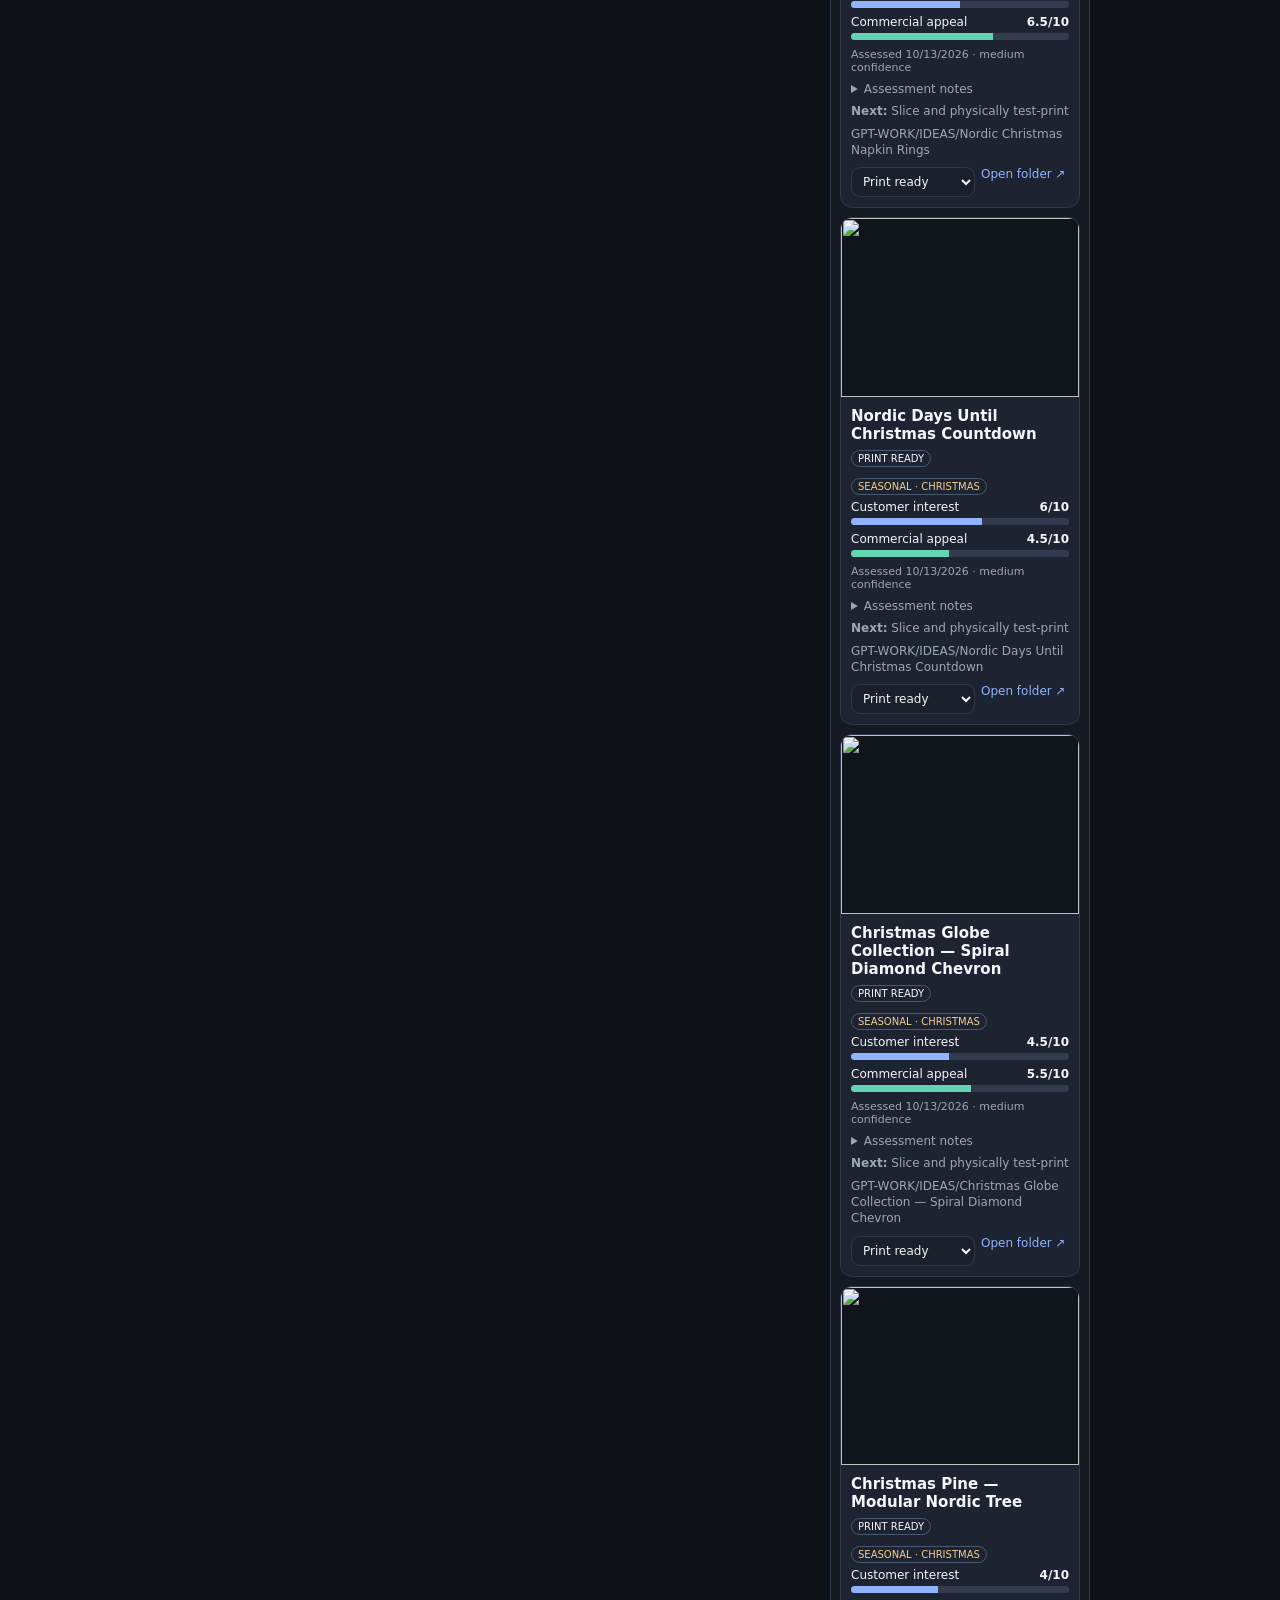
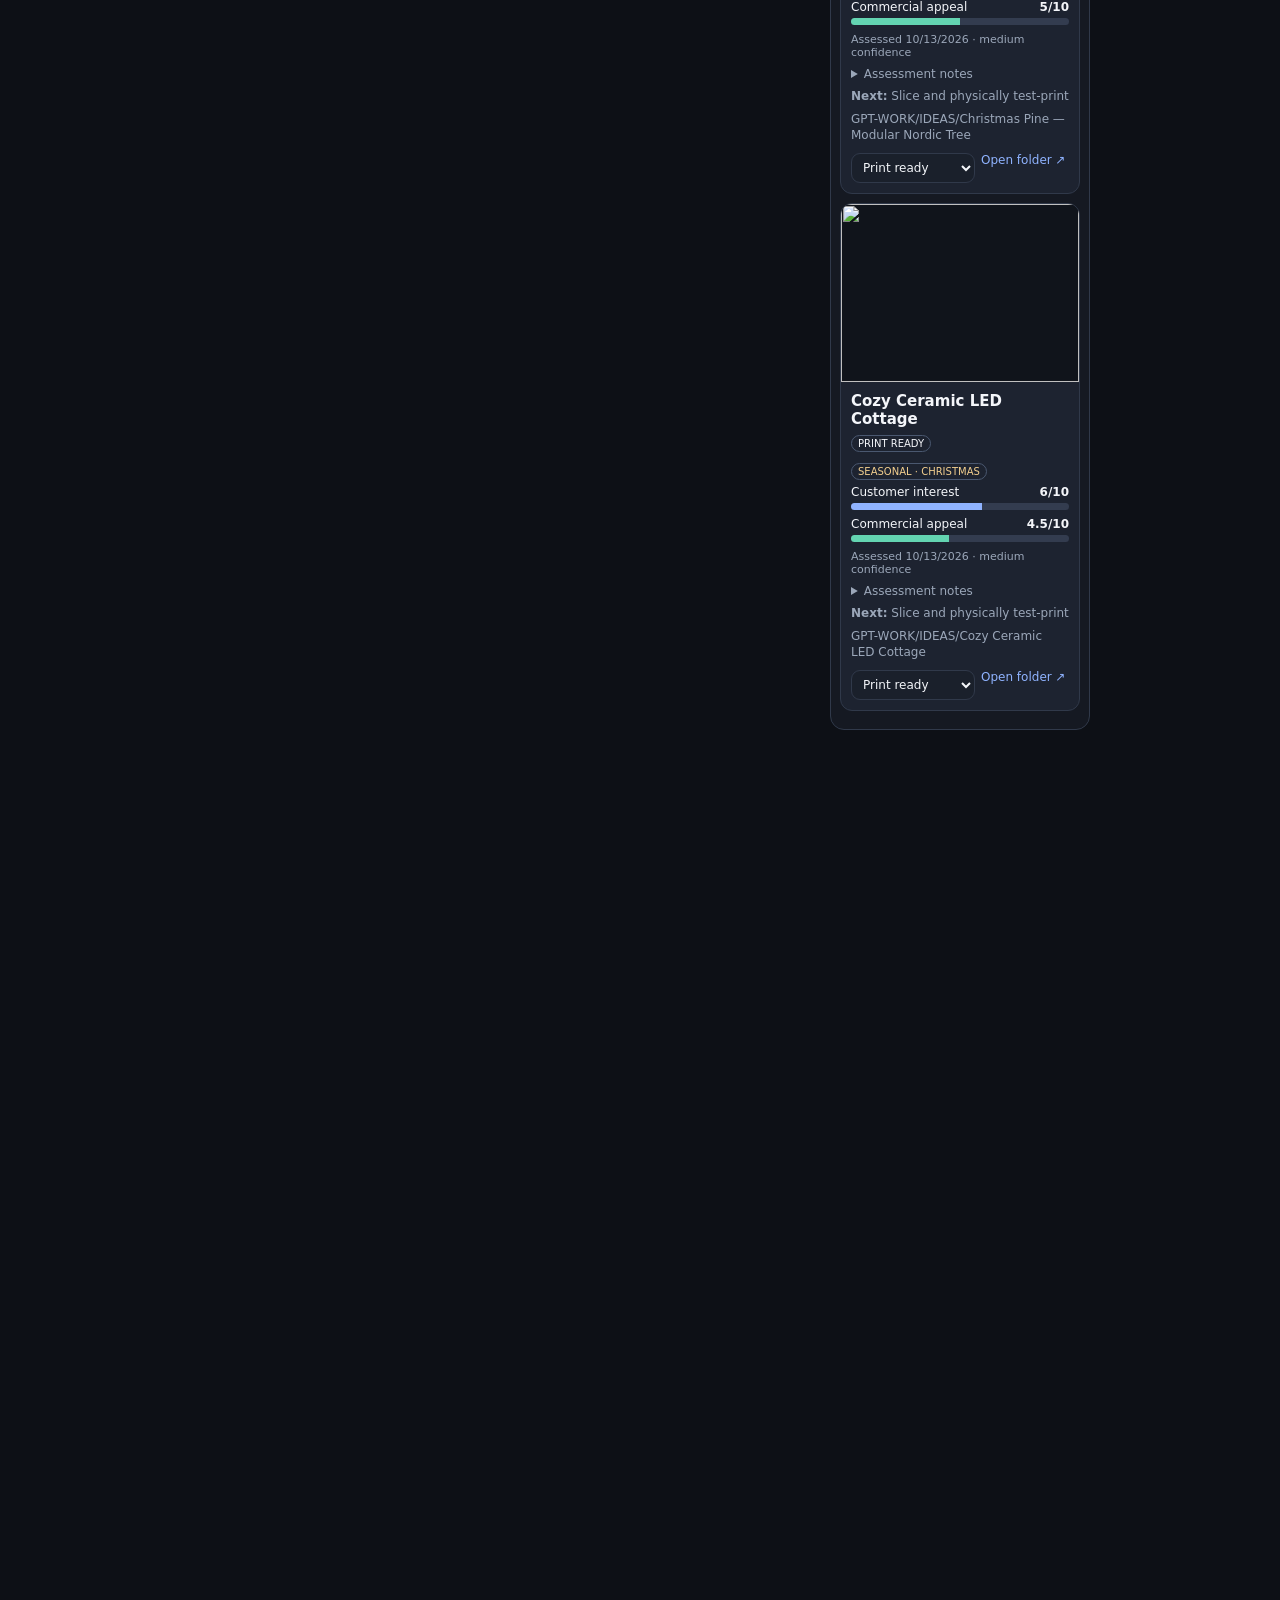
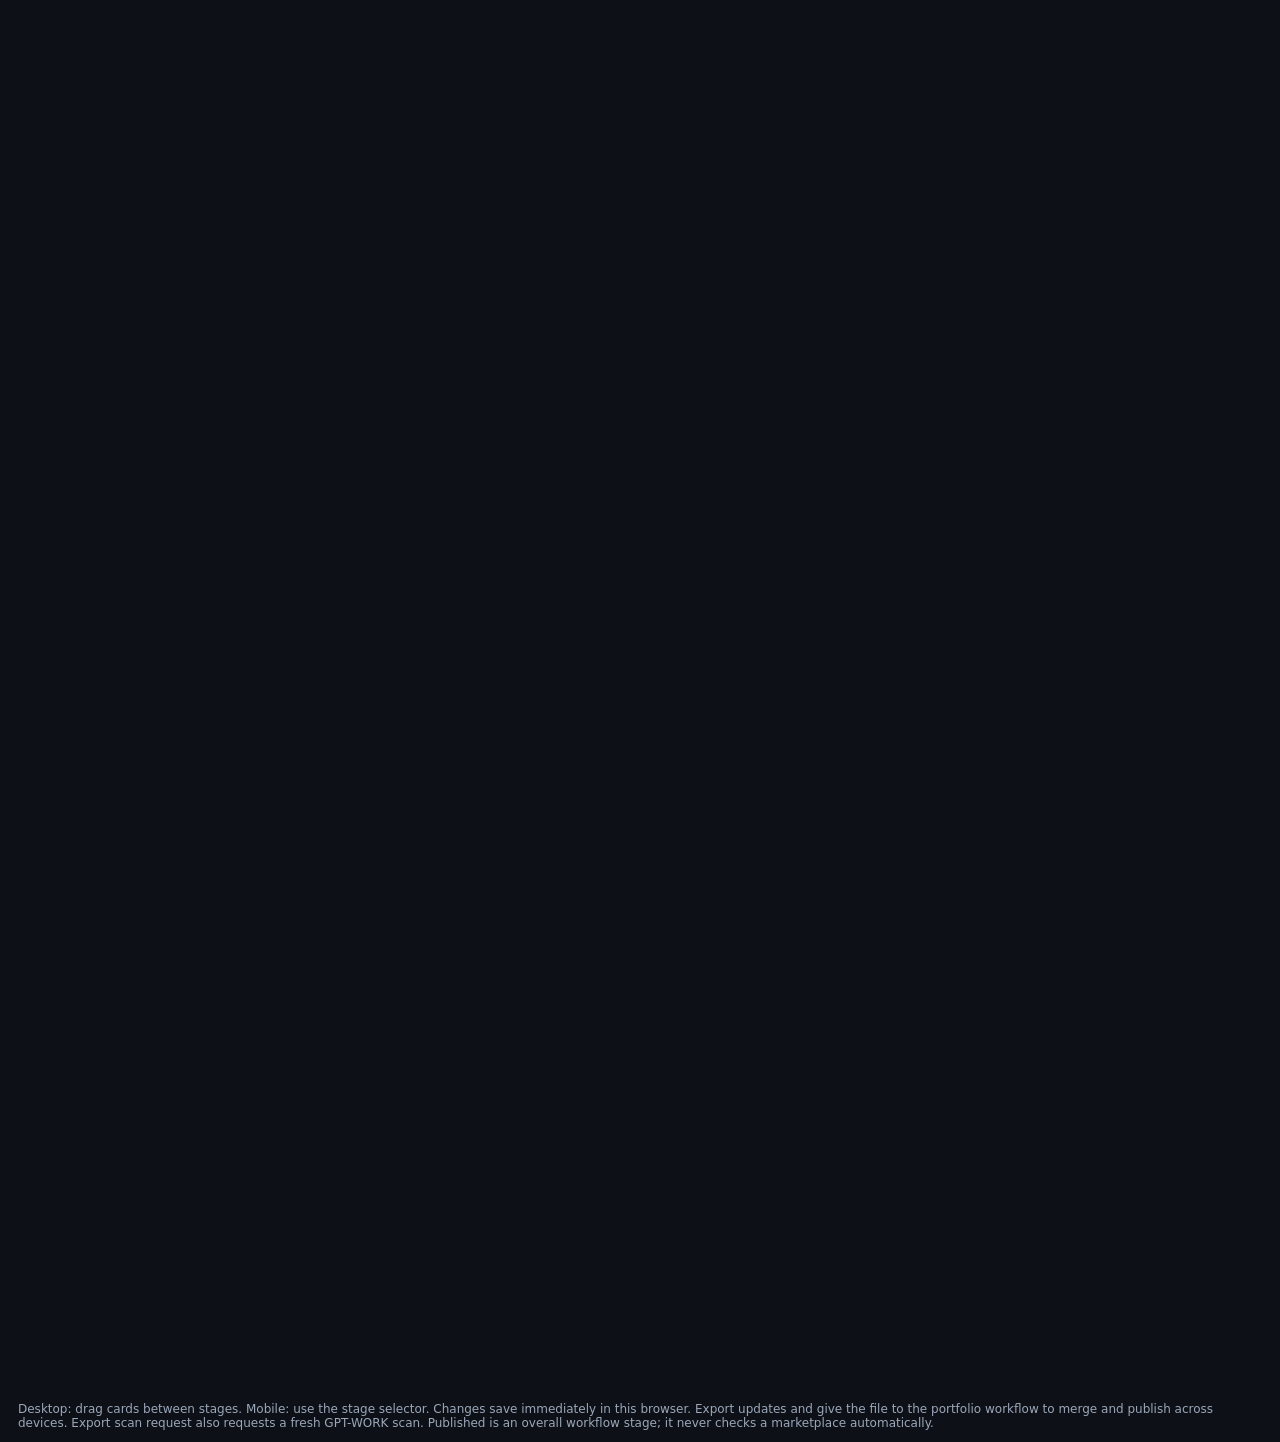
==== commit 96b067d4: "Migrate portfolio stages and track marketplace publication independently" ====
--- a/PRODUCT PORTFOLIO/index.html
+++ b/PRODUCT PORTFOLIO/index.html
@@ -20,19 +20,19 @@
 .assessment{margin-top:10px}.scoreline{display:flex;justify-content:space-between;font-size:12px;margin:7px 0 4px}.track{height:7px;border-radius:9px;background:#333c4f;overflow:hidden}.fill{height:100%;background:#8fb3ff}.fill.commercial{background:#63d4b1}.season{color:#f3cf8e}.assessment-note{font-size:11px;color:var(--muted);margin-top:8px}details.assessment-detail{font-size:12px;color:var(--muted);margin-top:8px}</style></head>
 <body><header><div class="top"><div><div class="title">Product Development Dashboard</div><div class="sub" id="stamp">Loading portfolio…</div></div>
 <input id="search" placeholder="Search products"><select id="filter"><option value="all">All products</option><option value="attention">Needs attention</option><option value="active">Active only</option></select>
-<select id="season"><option value="all">All seasons</option><option value="seasonal">Seasonal</option><option value="year_round">Year-round</option></select><select id="sort"><option value="default">Board order</option><option value="interest">Customer interest ↓</option><option value="commercial">Commercial appeal ↓</option></select><button id="save" title="Save my dashboard changes for the next portfolio update">Save updates</button>
-<button id="reconcile" title="Request a fresh scan of GPT-WORK and rebuild the portfolio">Fresh reconciliation</button>
+<select id="season"><option value="all">All seasons</option><option value="seasonal">Seasonal</option><option value="year_round">Year-round</option></select><select id="sort"><option value="default">Board order</option><option value="interest">Customer interest ↓</option><option value="commercial">Commercial appeal ↓</option></select><button id="save" title="Download saved changes for the portfolio workflow">Export updates</button>
+<button id="reconcile" title="Download changes and a request to rescan GPT-WORK">Export scan request</button>
 <button id="reset" title="Remove manual browser overrides">Reset local changes</button></div><div class="stats" id="stats"></div></header>
-<div class="note" style="padding-top:12px">Blue: customer interest in printable files · Green: appeal to sellers of finished products. Strict ratings /10: 3–4 niche · 5–6 moderate · 7–8 strong · 9–10 requires demand evidence. Estimates, not measured demand. Seasonal scores refer to the relevant selling season.</div><main class="board" id="board"></main><div class="note">Desktop: drag cards between stages. Mobile: use the stage selector. Save updates records your pending dashboard changes; Fresh reconciliation records a request to rescan GPT-WORK. The portfolio workflow consumes these requests and republishes portfolio.json.</div>
+<div class="note" style="padding-top:12px">Blue: customer interest in printable files · Green: appeal to sellers of finished products. Strict ratings /10: 3–4 niche · 5–6 moderate · 7–8 strong · 9–10 requires demand evidence. Estimates, not measured demand. Seasonal scores refer to the relevant selling season.</div><main class="board" id="board"></main><div class="note">Desktop: drag cards between stages. Mobile: use the stage selector. Changes save immediately in this browser. Export updates and give the file to the portfolio workflow to merge and publish across devices. Export scan request also requests a fresh GPT-WORK scan. Published is an overall workflow stage; it never checks a marketplace automatically.</div>
 <script id="portfolio-snapshot" type="application/json">{
-  "schema_version": 3,
+  "schema_version": 4,
   "generated_at": "2026-10-18T17:32:55.903269+00:00",
   "root_folder_id": "1WliIAk1xWwewi_8NHIT9Mm31UZl1WCBR",
   "products": [
     {
       "product_id": "1EcqVv2Kk991em_lpnQXPmBSVgJsDqbqA",
       "product_name": "Nordic Christmas Garland Link Set",
-      "stage": "to_print",
+      "stage": "print_ready",
       "folder_id": "1EcqVv2Kk991em_lpnQXPmBSVgJsDqbqA",
       "folder_url": "https://drive.google.com/drive/folders/1EcqVv2Kk991em_lpnQXPmBSVgJsDqbqA",
       "location": "GPT-WORK/IDEAS/Nordic Christmas Garland Link Set",
@@ -74,12 +74,16 @@
           "assessment_method": "qualitative_v1",
           "superseded_reason": "Explicit user request for realistic reassessment"
         }
-      ]
+      ],
+      "publication": {
+        "thangs": null,
+        "makerworld": null
+      }
     },
     {
       "product_id": "1b5li4ontNMvQjagooy974GFEsGCyGhPz",
       "product_name": "Nordic Christmas Gift & Stocking Tags",
-      "stage": "to_print",
+      "stage": "print_ready",
       "folder_id": "1b5li4ontNMvQjagooy974GFEsGCyGhPz",
       "folder_url": "https://drive.google.com/drive/folders/1b5li4ontNMvQjagooy974GFEsGCyGhPz",
       "location": "GPT-WORK/IDEAS/Nordic Christmas Gift & Stocking Tags",
@@ -121,12 +125,16 @@
           "assessment_method": "qualitative_v1",
           "superseded_reason": "Explicit user request for realistic reassessment"
         }
-      ]
+      ],
+      "publication": {
+        "thangs": null,
+        "makerworld": null
+      }
     },
     {
       "product_id": "1ghaM2obToMfpxg4LHxdJCVaJ9ggLr3aG",
       "product_name": "Nordic Christmas Napkin Rings",
-      "stage": "to_print",
+      "stage": "print_ready",
       "folder_id": "1ghaM2obToMfpxg4LHxdJCVaJ9ggLr3aG",
       "folder_url": "https://drive.google.com/drive/folders/1ghaM2obToMfpxg4LHxdJCVaJ9ggLr3aG",
       "location": "GPT-WORK/IDEAS/Nordic Christmas Napkin Rings",
@@ -168,7 +176,11 @@
           "assessment_method": "qualitative_v1",
           "superseded_reason": "Explicit user request for realistic reassessment"
         }
-      ]
+      ],
+      "publication": {
+        "thangs": null,
+        "makerworld": null
+      }
     },
     {
       "product_id": "1aLoYR8jj0ast9cljZhBQCx2afHQ7PTIW",
@@ -215,12 +227,16 @@
           "assessment_method": "qualitative_v1",
           "superseded_reason": "Explicit user request for realistic reassessment"
         }
-      ]
+      ],
+      "publication": {
+        "thangs": null,
+        "makerworld": null
+      }
     },
     {
       "product_id": "1e44YH3hx9hdRwhai8REY03ZNl7-vcnr7",
       "product_name": "Nordic Days Until Christmas Countdown",
-      "stage": "to_print",
+      "stage": "print_ready",
       "folder_id": "1e44YH3hx9hdRwhai8REY03ZNl7-vcnr7",
       "folder_url": "https://drive.google.com/drive/folders/1e44YH3hx9hdRwhai8REY03ZNl7-vcnr7",
       "location": "GPT-WORK/IDEAS/Nordic Days Until Christmas Countdown",
@@ -262,7 +278,11 @@
           "assessment_method": "qualitative_v1",
           "superseded_reason": "Explicit user request for realistic reassessment"
         }
-      ]
+      ],
+      "publication": {
+        "thangs": null,
+        "makerworld": null
+      }
     },
     {
       "product_id": "1u6to3SB8aaWA08zV-0fqmabtImEXXFaJ",
@@ -309,12 +329,16 @@
           "assessment_method": "qualitative_v1",
           "superseded_reason": "Explicit user request for realistic reassessment"
         }
-      ]
+      ],
+      "publication": {
+        "thangs": null,
+        "makerworld": null
+      }
     },
     {
       "product_id": "1WWy3Yt-N8j_DjRtu5Ce9DjokV0bOfoNw",
       "product_name": "Nordic Christmas Star",
-      "stage": "specs",
+      "stage": "specs_ready",
       "folder_id": "1WWy3Yt-N8j_DjRtu5Ce9DjokV0bOfoNw",
       "folder_url": "https://drive.google.com/drive/folders/1WWy3Yt-N8j_DjRtu5Ce9DjokV0bOfoNw",
       "location": "GPT-WORK/IDEAS/Nordic Christmas Star",
@@ -356,12 +380,16 @@
           "assessment_method": "qualitative_v1",
           "superseded_reason": "Explicit user request for realistic reassessment"
         }
-      ]
+      ],
+      "publication": {
+        "thangs": null,
+        "makerworld": null
+      }
     },
     {
       "product_id": "164zn0PM3COB3PNFVcpjbLBHbwnBLAciv",
       "product_name": "NORHOLM seasonal front pannels expansion packs",
-      "stage": "specs",
+      "stage": "specs_ready",
       "folder_id": "164zn0PM3COB3PNFVcpjbLBHbwnBLAciv",
       "folder_url": "https://drive.google.com/drive/folders/164zn0PM3COB3PNFVcpjbLBHbwnBLAciv",
       "location": "GPT-WORK/NORHOLM seasonal front pannels expansion packs",
@@ -406,12 +434,16 @@
           "assessment_method": "qualitative_v1",
           "superseded_reason": "Explicit user request for realistic reassessment"
         }
-      ]
+      ],
+      "publication": {
+        "thangs": null,
+        "makerworld": null
+      }
     },
     {
       "product_id": "1u9UenRlPvlMpSJWjGqQKXp6nO92Xc1Sb",
       "product_name": "Alchemist's Stack & Potion Vial",
-      "stage": "3mf",
+      "stage": "3mf_ready",
       "folder_id": "1u9UenRlPvlMpSJWjGqQKXp6nO92Xc1Sb",
       "folder_url": "https://drive.google.com/drive/folders/1u9UenRlPvlMpSJWjGqQKXp6nO92Xc1Sb",
       "location": "GPT-WORK/Bookish_Keychain - Alchemist's Stack & Potion Vial",
@@ -451,12 +483,16 @@
           "assessment_method": "qualitative_v1",
           "superseded_reason": "Explicit user request for realistic reassessment"
         }
-      ]
+      ],
+      "publication": {
+        "thangs": null,
+        "makerworld": null
+      }
     },
     {
       "product_id": "1_VzC9zs5H2gxJj1V0qp5eA80oofe7cBx",
       "product_name": "Christmas Globe Collection — Spiral Diamond Chevron",
-      "stage": "to_print",
+      "stage": "print_ready",
       "folder_id": "1_VzC9zs5H2gxJj1V0qp5eA80oofe7cBx",
       "folder_url": "https://drive.google.com/drive/folders/1_VzC9zs5H2gxJj1V0qp5eA80oofe7cBx",
       "location": "GPT-WORK/IDEAS/Christmas Globe Collection — Spiral Diamond Chevron",
@@ -499,7 +535,11 @@
           "assessment_method": "qualitative_v1",
           "superseded_reason": "Explicit user request for realistic reassessment"
         }
-      ]
+      ],
+      "publication": {
+        "thangs": null,
+        "makerworld": null
+      }
     },
     {
       "product_id": "1h9ePQPW1PNbv_jNWQBTF0IUkH8fYHENd",
@@ -546,12 +586,16 @@
           "assessment_method": "qualitative_v1",
           "superseded_reason": "Explicit user request for realistic reassessment"
         }
-      ]
+      ],
+      "publication": {
+        "thangs": null,
+        "makerworld": null
+      }
     },
     {
       "product_id": "1o-hn3RiZvHamzrLq6Q9XgfZXaZLeEMhR",
       "product_name": "Nordic Faceted Christmas Star",
-      "stage": "printed",
+      "stage": "to_publish",
       "folder_id": "1o-hn3RiZvHamzrLq6Q9XgfZXaZLeEMhR",
       "folder_url": "https://drive.google.com/drive/folders/1o-hn3RiZvHamzrLq6Q9XgfZXaZLeEMhR",
       "location": "GPT-WORK/IDEAS/Nordic Faceted Christmas Star",
@@ -607,7 +651,11 @@
       ],
       "last_update_source": "dashboard",
       "update_source": "user",
-      "status_evidence": "Explicit user instruction to mark Printed, 2026-10-16."
+      "status_evidence": "Explicit user instruction to mark Printed, 2026-10-16.",
+      "publication": {
+        "thangs": null,
+        "makerworld": null
+      }
     },
     {
       "product_id": "1o8ExYEkxf_axhMl2-eyZfXG8t43HzlfA",
@@ -657,12 +705,16 @@
         }
       ],
       "update_source": "user",
-      "status_evidence": "Explicit user instruction to move to Printed, 2026-10-16."
+      "status_evidence": "Explicit user instruction to move to Printed, 2026-10-16.",
+      "publication": {
+        "thangs": null,
+        "makerworld": null
+      }
     },
     {
       "product_id": "1GQD8YzJT2gOMun1B_Jb7bY--gdhnZthe",
       "product_name": "Rider's Stack & Dragon Dagger",
-      "stage": "3mf",
+      "stage": "3mf_ready",
       "folder_id": "1GQD8YzJT2gOMun1B_Jb7bY--gdhnZthe",
       "folder_url": "https://drive.google.com/drive/folders/1GQD8YzJT2gOMun1B_Jb7bY--gdhnZthe",
       "location": "GPT-WORK/Bookish_Keychain - Rider's Stack & Dragon Dagger",
@@ -702,12 +754,16 @@
           "assessment_method": "qualitative_v1",
           "superseded_reason": "Explicit user request for realistic reassessment"
         }
-      ]
+      ],
+      "publication": {
+        "thangs": null,
+        "makerworld": null
+      }
     },
     {
       "product_id": "1U4-Wyybg70WTW5442OegdRrZmuJtvj-V",
       "product_name": "Christmas Pine — Modular Nordic Tree",
-      "stage": "to_print",
+      "stage": "print_ready",
       "folder_id": "1U4-Wyybg70WTW5442OegdRrZmuJtvj-V",
       "folder_url": "https://drive.google.com/drive/folders/1U4-Wyybg70WTW5442OegdRrZmuJtvj-V",
       "location": "GPT-WORK/IDEAS/Christmas Pine — Modular Nordic Tree",
@@ -749,12 +805,16 @@
           "assessment_method": "qualitative_v1",
           "superseded_reason": "Explicit user request for realistic reassessment"
         }
-      ]
+      ],
+      "publication": {
+        "thangs": null,
+        "makerworld": null
+      }
     },
     {
       "product_id": "1Pt6t8s5QkkCoGgDQQZmqDSZTCXGxp7rG",
       "product_name": "Cozy Ceramic LED Cottage",
-      "stage": "to_print",
+      "stage": "print_ready",
       "folder_id": "1Pt6t8s5QkkCoGgDQQZmqDSZTCXGxp7rG",
       "folder_url": "https://drive.google.com/drive/folders/1Pt6t8s5QkkCoGgDQQZmqDSZTCXGxp7rG",
       "location": "GPT-WORK/IDEAS/Cozy Ceramic LED Cottage",
@@ -796,7 +856,11 @@
           "assessment_method": "qualitative_v1",
           "superseded_reason": "Explicit user request for realistic reassessment"
         }
-      ]
+      ],
+      "publication": {
+        "thangs": null,
+        "makerworld": null
+      }
     },
     {
       "product_id": "1PzNm1mJgoTtVwpo-f3WMJ_21q3Dd4VRj",
@@ -845,12 +909,16 @@
         }
       ],
       "update_source": "user",
-      "status_evidence": "Explicit user instruction to move to Printed, 2026-10-16."
+      "status_evidence": "Explicit user instruction to move to Printed, 2026-10-16.",
+      "publication": {
+        "thangs": null,
+        "makerworld": null
+      }
     },
     {
       "product_id": "1KoPsjpUsBUZcld8i0c8qm44PDJHrDXg_",
       "product_name": "NORHOLM seasonal front pannels expansion packs",
-      "stage": "printed",
+      "stage": "to_publish",
       "folder_id": "1KoPsjpUsBUZcld8i0c8qm44PDJHrDXg_",
       "folder_url": "https://drive.google.com/drive/folders/1KoPsjpUsBUZcld8i0c8qm44PDJHrDXg_",
       "location": "GPT-WORK/READY TO PUBLISH/NORHOLM seasonal front pannels expansion packs",
@@ -894,7 +962,11 @@
           "assessment_method": "qualitative_v1",
           "superseded_reason": "Explicit user request for realistic reassessment"
         }
-      ]
+      ],
+      "publication": {
+        "thangs": null,
+        "makerworld": null
+      }
     },
     {
       "product_id": "1zDqFlI_lzUVfqWeVk-ZiJhR6P5f20-tH",
@@ -941,7 +1013,11 @@
           "assessment_method": "qualitative_v1",
           "superseded_reason": "Explicit user request for realistic reassessment"
         }
-      ]
+      ],
+      "publication": {
+        "thangs": null,
+        "makerworld": null
+      }
     },
     {
       "product_id": "1nBS3SPuksxc9pkZy6ie5X6CW3y7grHFJ",
@@ -988,7 +1064,11 @@
           "assessment_method": "qualitative_v1",
           "superseded_reason": "Explicit user request for realistic reassessment"
         }
-      ]
+      ],
+      "publication": {
+        "thangs": null,
+        "makerworld": null
+      }
     },
     {
       "product_id": "1sf5c2qXpE2ekTA9-qbecOcoE32kzkmEB",
@@ -1035,7 +1115,11 @@
           "assessment_method": "qualitative_v1",
           "superseded_reason": "Explicit user request for realistic reassessment"
         }
-      ]
+      ],
+      "publication": {
+        "thangs": null,
+        "makerworld": null
+      }
     },
     {
       "product_id": "1oJDQTkwYx0iFco-mTyIilo-w_jcFAeua",
@@ -1082,7 +1166,11 @@
           "assessment_method": "qualitative_v1",
           "superseded_reason": "Explicit user request for realistic reassessment"
         }
-      ]
+      ],
+      "publication": {
+        "thangs": null,
+        "makerworld": null
+      }
     },
     {
       "product_id": "1k_i7OSxBJJGfUCSvpi2o4Y-5OF1PyDk9",
@@ -1129,7 +1217,11 @@
           "assessment_method": "qualitative_v1",
           "superseded_reason": "Explicit user request for realistic reassessment"
         }
-      ]
+      ],
+      "publication": {
+        "thangs": null,
+        "makerworld": null
+      }
     },
     {
       "product_id": "1XPriR8X_YGICjPUXUUn-ACilq4pJeMfL",
@@ -1177,7 +1269,11 @@
           "assessment_method": "qualitative_v1",
           "superseded_reason": "Explicit user request for realistic reassessment"
         }
-      ]
+      ],
+      "publication": {
+        "thangs": null,
+        "makerworld": null
+      }
     },
     {
       "product_id": "1426ElQ0JgmKch_o7H5al-jXZz0ya0_W2",
@@ -1224,7 +1320,11 @@
           "assessment_method": "qualitative_v1",
           "superseded_reason": "Explicit user request for realistic reassessment"
         }
-      ]
+      ],
+      "publication": {
+        "thangs": null,
+        "makerworld": null
+      }
     },
     {
       "product_id": "1jsBCsAWgNwkWb45GZevLynhUUXivuCWV",
@@ -1271,7 +1371,11 @@
           "assessment_method": "qualitative_v1",
           "superseded_reason": "Explicit user request for realistic reassessment"
         }
-      ]
+      ],
+      "publication": {
+        "thangs": null,
+        "makerworld": null
+      }
     },
     {
       "product_id": "1_iRZ1uIVe4zbYKv75ioxGsiyP1nx1I-C",
@@ -1318,7 +1422,11 @@
           "assessment_method": "qualitative_v1",
           "superseded_reason": "Explicit user request for realistic reassessment"
         }
-      ]
+      ],
+      "publication": {
+        "thangs": null,
+        "makerworld": null
+      }
     },
     {
       "product_id": "1JFp2gpmoi71Hs0HhNPIKWPRWbZlqTxTt",
@@ -1365,7 +1473,11 @@
           "assessment_method": "qualitative_v1",
           "superseded_reason": "Explicit user request for realistic reassessment"
         }
-      ]
+      ],
+      "publication": {
+        "thangs": null,
+        "makerworld": null
+      }
     },
     {
       "product_id": "1uPSdL5e8z1ymn__dwFsFNU6PHdIckHcw",
@@ -1412,7 +1524,11 @@
           "assessment_method": "qualitative_v1",
           "superseded_reason": "Explicit user request for realistic reassessment"
         }
-      ]
+      ],
+      "publication": {
+        "thangs": null,
+        "makerworld": null
+      }
     },
     {
       "product_id": "1wYzoNRUH4JsT_uopIbIuCoVgduS2Uxw3",
@@ -1459,7 +1575,11 @@
           "assessment_method": "qualitative_v1",
           "superseded_reason": "Explicit user request for realistic reassessment"
         }
-      ]
+      ],
+      "publication": {
+        "thangs": null,
+        "makerworld": null
+      }
     },
     {
       "product_id": "1Dye6mKOGIkgh9FnL_9iZZjd4ob0ZDYTP",
@@ -1507,7 +1627,11 @@
           "assessment_method": "qualitative_v1",
           "superseded_reason": "Explicit user request for realistic reassessment"
         }
-      ]
+      ],
+      "publication": {
+        "thangs": null,
+        "makerworld": null
+      }
     },
     {
       "product_id": "1aiOzCMB6FRcXB6PqxM1XAAuZWhgh2K7x",
@@ -1554,7 +1678,11 @@
           "assessment_method": "qualitative_v1",
           "superseded_reason": "Explicit user request for realistic reassessment"
         }
-      ]
+      ],
+      "publication": {
+        "thangs": null,
+        "makerworld": null
+      }
     }
   ],
   "reconciliation": {
@@ -1564,11 +1692,11 @@
     "source": "Full recursive GPT-WORK Drive inventory",
     "product_count": 32,
     "stage_counts": {
-      "to_print": 7,
+      "print_ready": 7,
       "published": 19,
-      "specs": 2,
-      "3mf": 2,
-      "printed": 2
+      "specs_ready": 2,
+      "3mf_ready": 2,
+      "to_publish": 2
     },
     "removed_products": [
       "Nordic Christmas Windowsill Silhouette Set",
@@ -1589,14 +1717,15 @@
 }
 </script>
 <script>
-const stages=[
- {id:'idea',label:'Ideas'},{id:'specs',label:'Specs'},{id:'3mf',label:'3MF'},
- {id:'to_print',label:'To Print'},{id:'printed',label:'Printed'},{id:'published',label:'Published'}
-];
+const stages=[{"id": "idea", "label": "Idea / Concept"}, {"id": "specs_ready", "label": "Specs ready"}, {"id": "3mf_ready", "label": "3MF ready"}, {"id": "print_ready", "label": "Print ready"}, {"id": "to_publish", "label": "To Publish"}, {"id": "published", "label": "Published"}];
 let data=JSON.parse(document.getElementById('portfolio-snapshot').textContent);const key='product-dashboard-overrides-v1';
-const overrides=()=>JSON.parse(localStorage.getItem(key)||'{}');
-function effective(p){const o=overrides()[p.product_id];return o?{...p,...o,manual_override:true}:p}
-function setStage(id,stage){const o=overrides();o[id]={...(o[id]||{}),stage,updated_at:new Date().toISOString(),update_source:'dashboard'};localStorage.setItem(key,JSON.stringify(o));render()}
+const legacyStages={specs:'specs_ready','3mf':'3mf_ready',to_print:'print_ready',printed:'to_publish'};
+const normalizeStage=s=>legacyStages[s]||s;
+const overrides=()=>{const saved=JSON.parse(localStorage.getItem(key)||'{}');for(const o of Object.values(saved))if(o.stage)o.stage=normalizeStage(o.stage);return saved};
+function effective(p){const o=overrides()[p.product_id];return {...p,...o,stage:normalizeStage(o?.stage||p.stage),publication:{...p.publication,...o?.publication},manual_override:!!o}}
+function setStage(id,stage){const o=overrides();const at=new Date().toISOString();o[id]={...(o[id]||{}),stage,stage_updated_at:at,updated_at:at,update_source:'dashboard'};localStorage.setItem(key,JSON.stringify(o));render()}
+function setPublication(id,platform,value){const o=overrides();const at=new Date().toISOString();o[id]={...o[id],publication:{...o[id]?.publication,[platform]:value},publication_updated_at:{...o[id]?.publication_updated_at,[platform]:at},updated_at:at,update_source:'dashboard'};localStorage.setItem(key,JSON.stringify(o));render()}
+function publicationControls(p){if(!['to_publish','published'].includes(p.stage))return '';return '<fieldset><legend>Publication confirmed</legend>'+['thangs','makerworld'].map(platform=>'<label style="display:block;padding:5px"><input type="checkbox" data-product="'+esc(p.product_id)+'" data-platform="'+platform+'" '+(p.publication?.[platform]===true?'checked':'')+'> '+platform.toUpperCase()+(p.publication?.[platform]==null?' · unverified':'')+'</label>').join('')+'<small>Independent of stage; unchecked means unconfirmed.</small></fieldset>'}
 function esc(s){return String(s??'').replace(/[&<>"']/g,c=>({'&':'&amp;','<':'&lt;','>':'&gt;','"':'&quot;',"'":'&#39;'}[c]))}
 
 function scoreBar(label,value,kind){
@@ -1611,8 +1740,9 @@
 
 function card(p){return `<article class="card" draggable="true" data-id="${esc(p.product_id)}">
 <div class="hero">${p.hero_asset_url?'<img loading="lazy" src="'+esc(p.hero_asset_url)+'" alt="">':''}</div>
-<div class="info"><div class="name">${esc(p.product_name)}</div><div class="row"><span class="badge">${esc(p.stage.replace('_',' '))}</span>${p.manual_override?'<span class="badge">manual</span>':''}${p.needs_review?'<span class="review">Needs review</span>':''}</div>
+<div class="info"><div class="name">${esc(p.product_name)}</div><div class="row"><span class="badge">${esc(stages.find(s=>s.id===p.stage)?.label||p.stage)}</span>${p.manual_override?'<span class="badge">manual</span>':''}${p.needs_review?'<span class="review">Needs review</span>':''}</div>
 ${assessment(p)}
+${publicationControls(p)}
 <div class="next"><b>Next:</b> ${esc(p.next_action||'—')}</div><div class="loc">${esc(p.location||'')}</div>
 <div class="actions"><select aria-label="Move stage" onchange="setStage('${esc(p.product_id)}',this.value)">${stages.map(s=>'<option value="'+s.id+'" '+(s.id===p.stage?'selected':'')+'>'+s.label+'</option>').join('')}</select>
 <a class="open" href="${esc(p.folder_url||'#')}" target="_blank" rel="noopener">Open folder ↗</a></div></div></article>`}
@@ -1626,6 +1756,7 @@
  if(sort!=='default'){const field=sort==='interest'?'customer_interest_score':'commercial_appeal_score';ps.sort((a,b)=>(b[field]??-1)-(a[field]??-1)||a.product_name.localeCompare(b.product_name));}
  document.getElementById('board').innerHTML=stages.map(s=>{const items=ps.filter(p=>p.stage===s.id);return `<section class="col" data-stage="${s.id}"><div class="head"><span>${s.label}</span><span class="count">${items.length}</span></div><div class="cards">${items.map(card).join('')||'<div class="empty">No products</div>'}</div></section>`}).join('');
  const all=data.products.map(effective);document.getElementById('stats').innerHTML=`<span class="stat">${all.length} products</span><span class="stat">${all.filter(p=>p.stage!=='published').length} active</span><span class="stat">${all.filter(p=>p.needs_review).length} need attention</span><span class="stat">${all.filter(p=>p.manual_override).length} manual overrides</span>`;
+ document.querySelectorAll('[data-platform]').forEach(input=>input.onchange=()=>setPublication(input.dataset.product,input.dataset.platform,input.checked));
  bindDnD();
 }
 function bindDnD(){
@@ -1633,9 +1764,10 @@
  document.querySelectorAll('.col').forEach(col=>{col.addEventListener('dragover',e=>{e.preventDefault();col.classList.add('dragover')});col.addEventListener('dragleave',()=>col.classList.remove('dragover'));col.addEventListener('drop',e=>{e.preventDefault();col.classList.remove('dragover');setStage(e.dataTransfer.getData('text/plain'),col.dataset.stage)})})
 }
 document.getElementById('season').addEventListener('change',render);document.getElementById('sort').addEventListener('change',render);document.getElementById('search').addEventListener('input',render);document.getElementById('filter').addEventListener('change',render);
-document.getElementById('save').onclick=()=>{const payload={type:'dashboard_updates',requested_at:new Date().toISOString(),changes:overrides()};localStorage.setItem('product-dashboard-save-request',JSON.stringify(payload));document.getElementById('stamp').textContent='Updates queued at '+new Date().toLocaleString();};
-document.getElementById('reconcile').onclick=()=>{const payload={type:'fresh_reconciliation',requested_at:new Date().toISOString()};localStorage.setItem('product-dashboard-reconcile-request',JSON.stringify(payload));document.getElementById('stamp').textContent='Fresh reconciliation queued at '+new Date().toLocaleString();};
-document.getElementById('reset').onclick=()=>{if(confirm('Remove manual stage changes stored in this browser?')){localStorage.removeItem(key);localStorage.removeItem('product-dashboard-save-request');render()}};
+function downloadRequest(payload){const url=URL.createObjectURL(new Blob([JSON.stringify(payload,null,2)],{type:'application/json'}));const a=document.createElement('a');a.href=url;a.download='dashboard-updates.json';a.click();setTimeout(()=>URL.revokeObjectURL(url),1000)}
+document.getElementById('save').onclick=()=>{const payload={type:'dashboard_updates',requested_at:new Date().toISOString(),changes:overrides()};localStorage.setItem('product-dashboard-save-request',JSON.stringify(payload));downloadRequest(payload);document.getElementById('stamp').textContent='Saved in this browser and exported. Give the file to the portfolio workflow to publish.';};
+document.getElementById('reconcile').onclick=()=>{const payload={type:'dashboard_updates',fresh_reconciliation:true,requested_at:new Date().toISOString(),changes:overrides()};downloadRequest(payload);document.getElementById('stamp').textContent='Request exported. Give this file to the portfolio workflow for a fresh scan.';};
+document.getElementById('reset').onclick=()=>{if(confirm('Remove all manual stage and marketplace changes stored in this browser?')){localStorage.removeItem(key);localStorage.removeItem('product-dashboard-save-request');render()}};
 document.getElementById('stamp').textContent='Synced dataset: '+new Date(data.generated_at).toLocaleString();render();
 fetch('./portfolio.json',{cache:'no-store'}).then(r=>r.json()).then(j=>{data=j;document.getElementById('stamp').textContent='Synced dataset: '+new Date(j.generated_at).toLocaleString();render()}).catch(e=>{document.getElementById('stamp').textContent='Could not load portfolio.json';console.error(e)});
 </script></body></html>
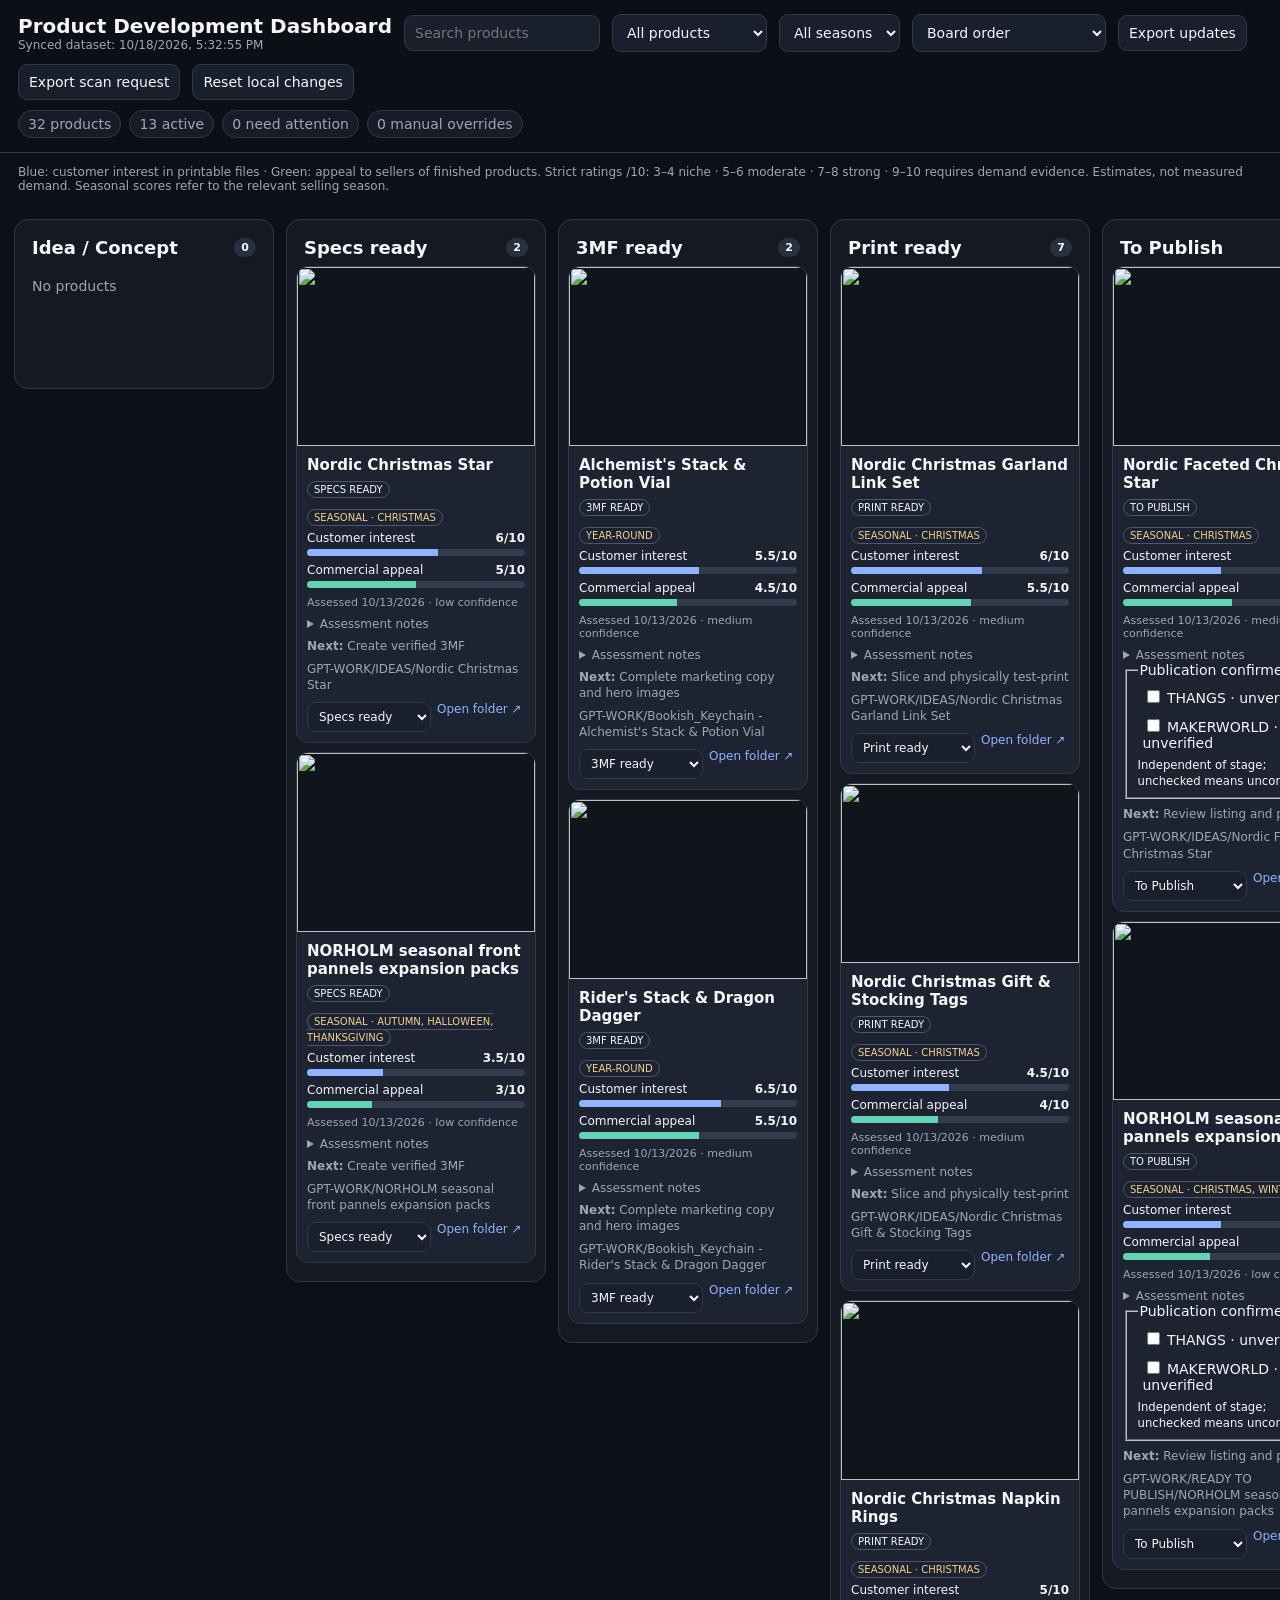
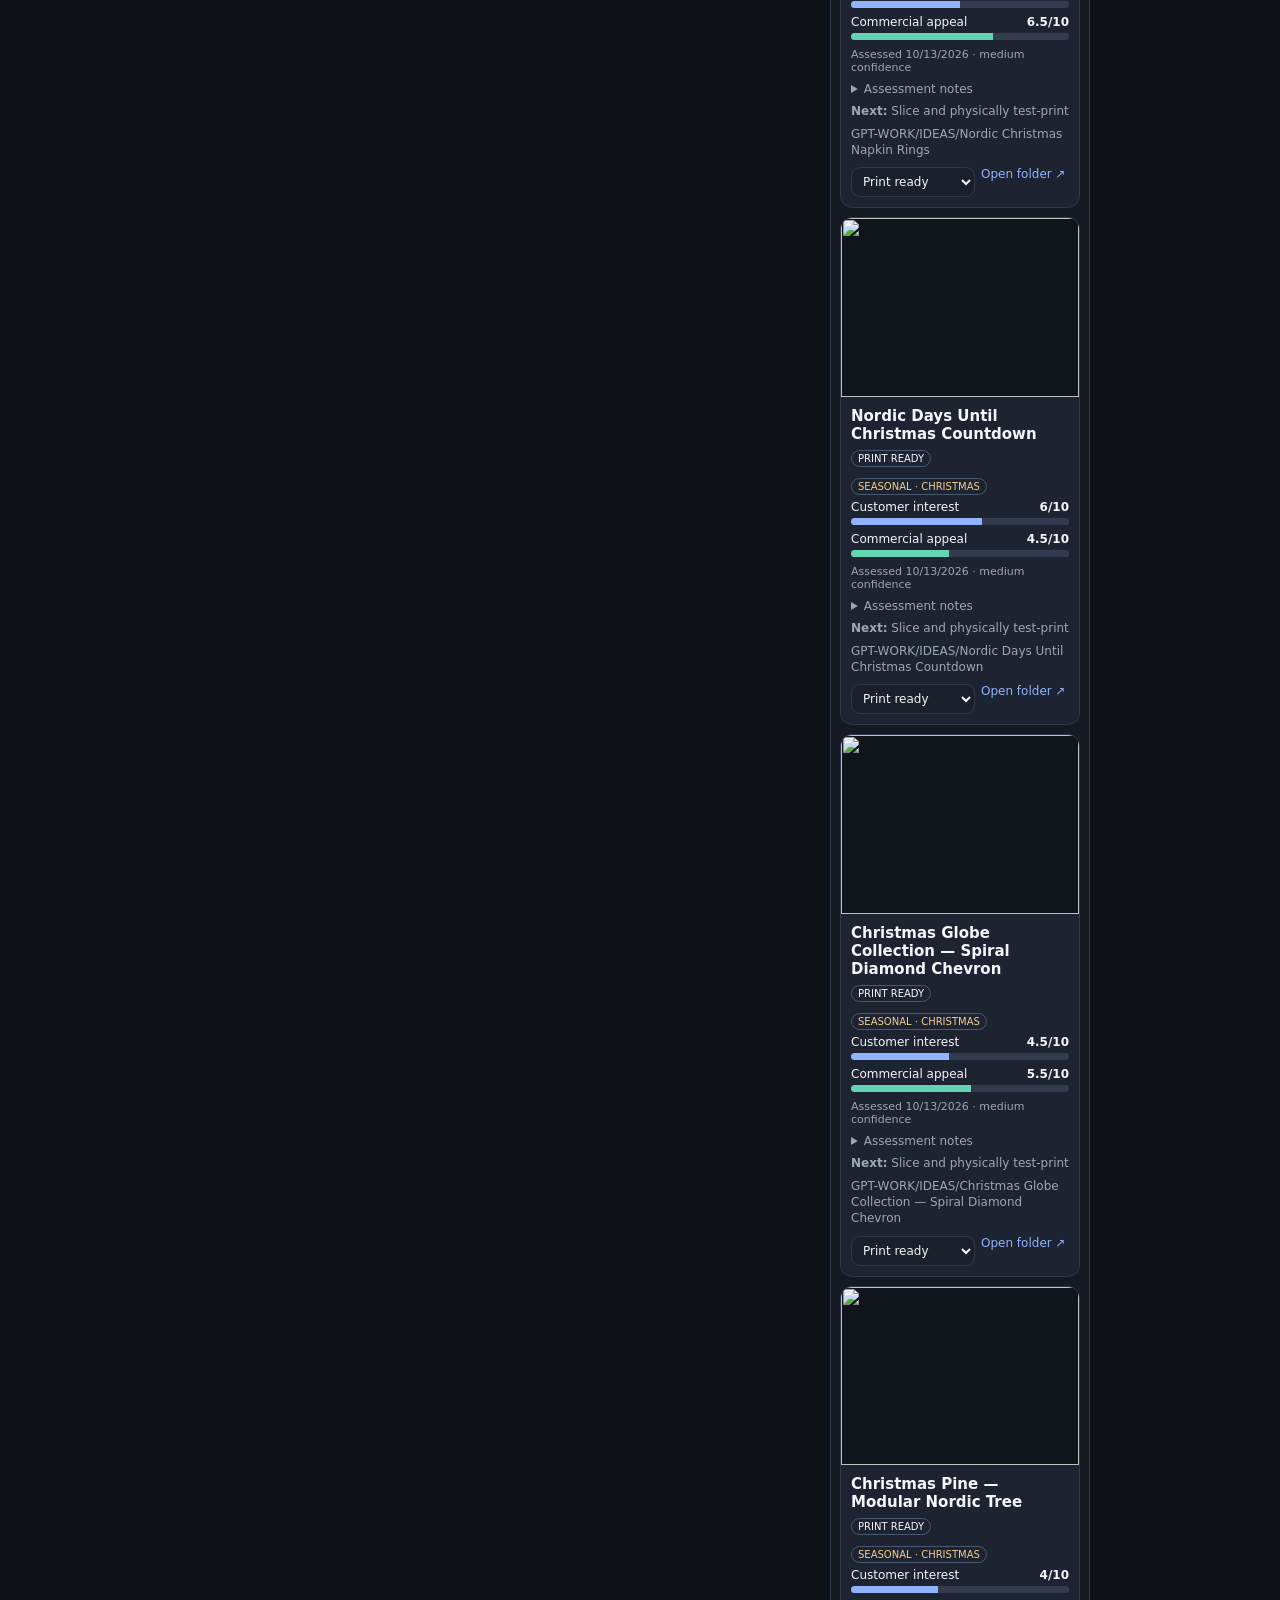
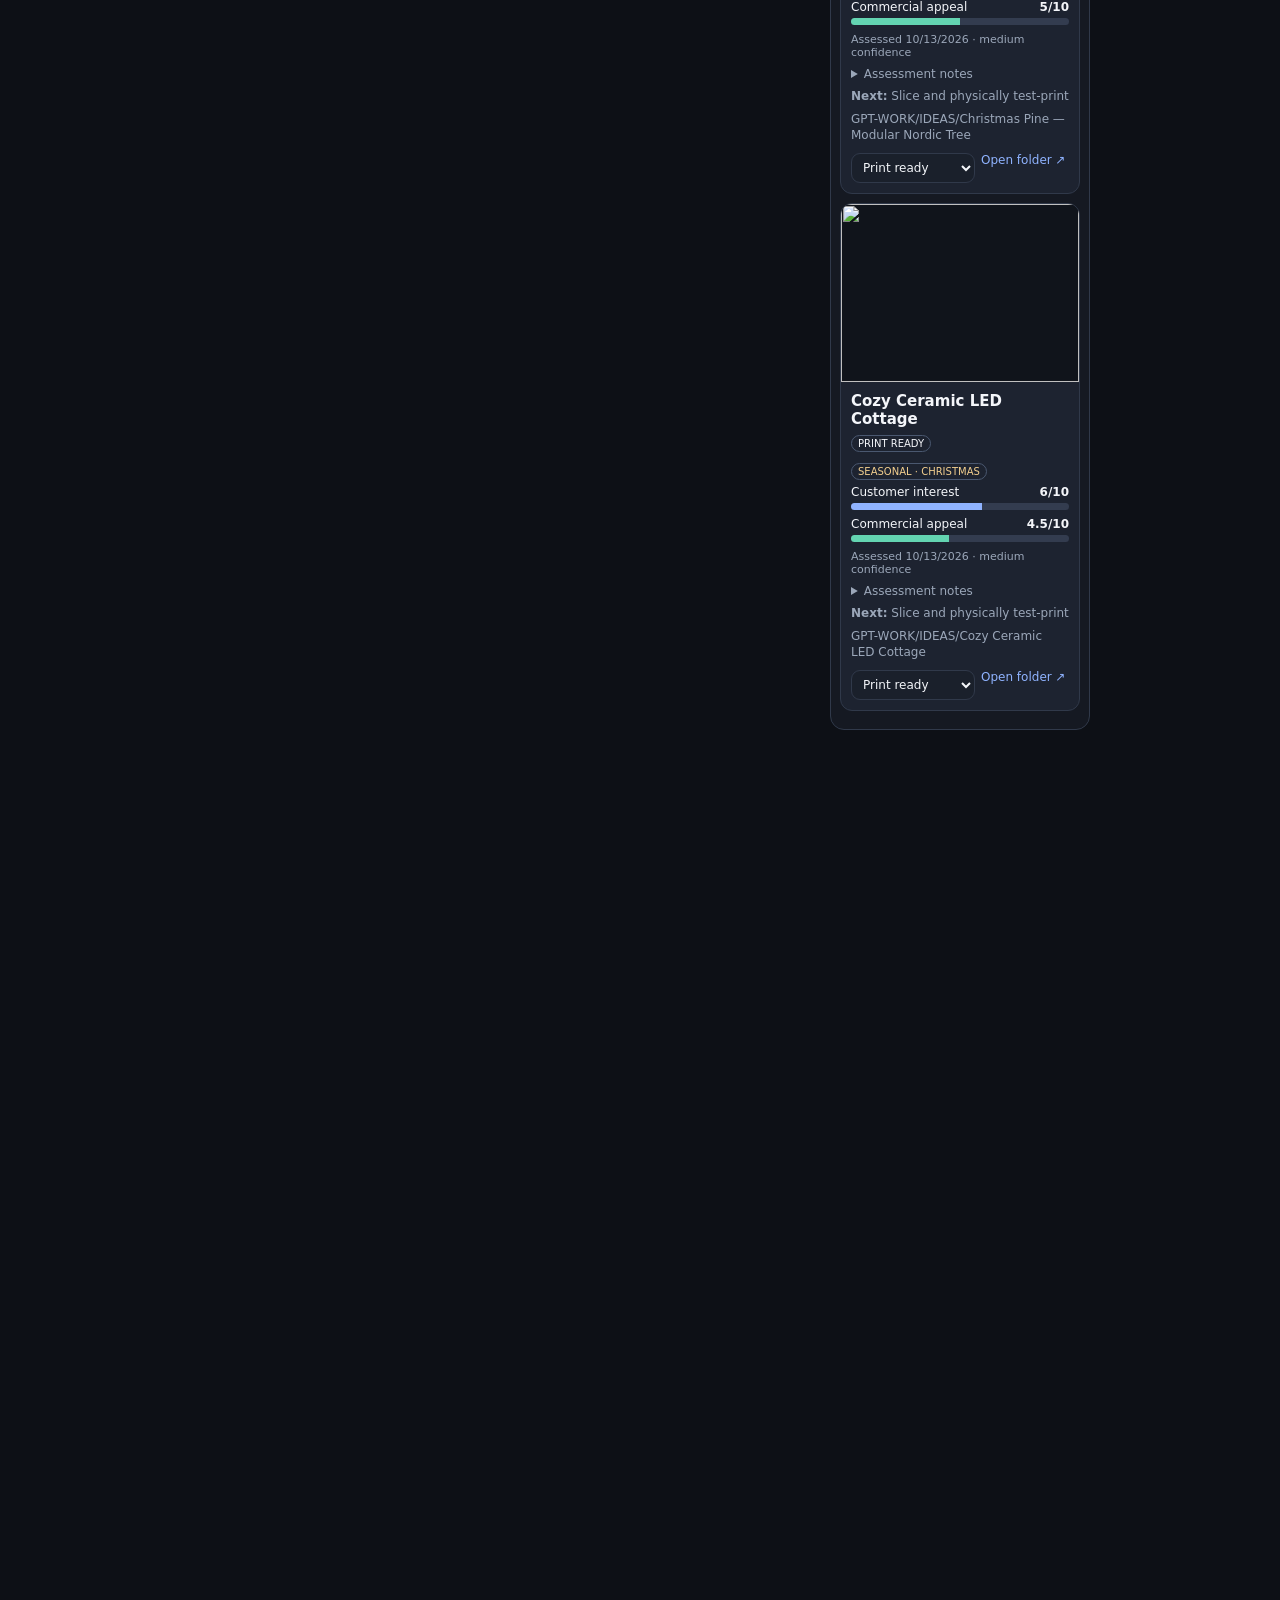
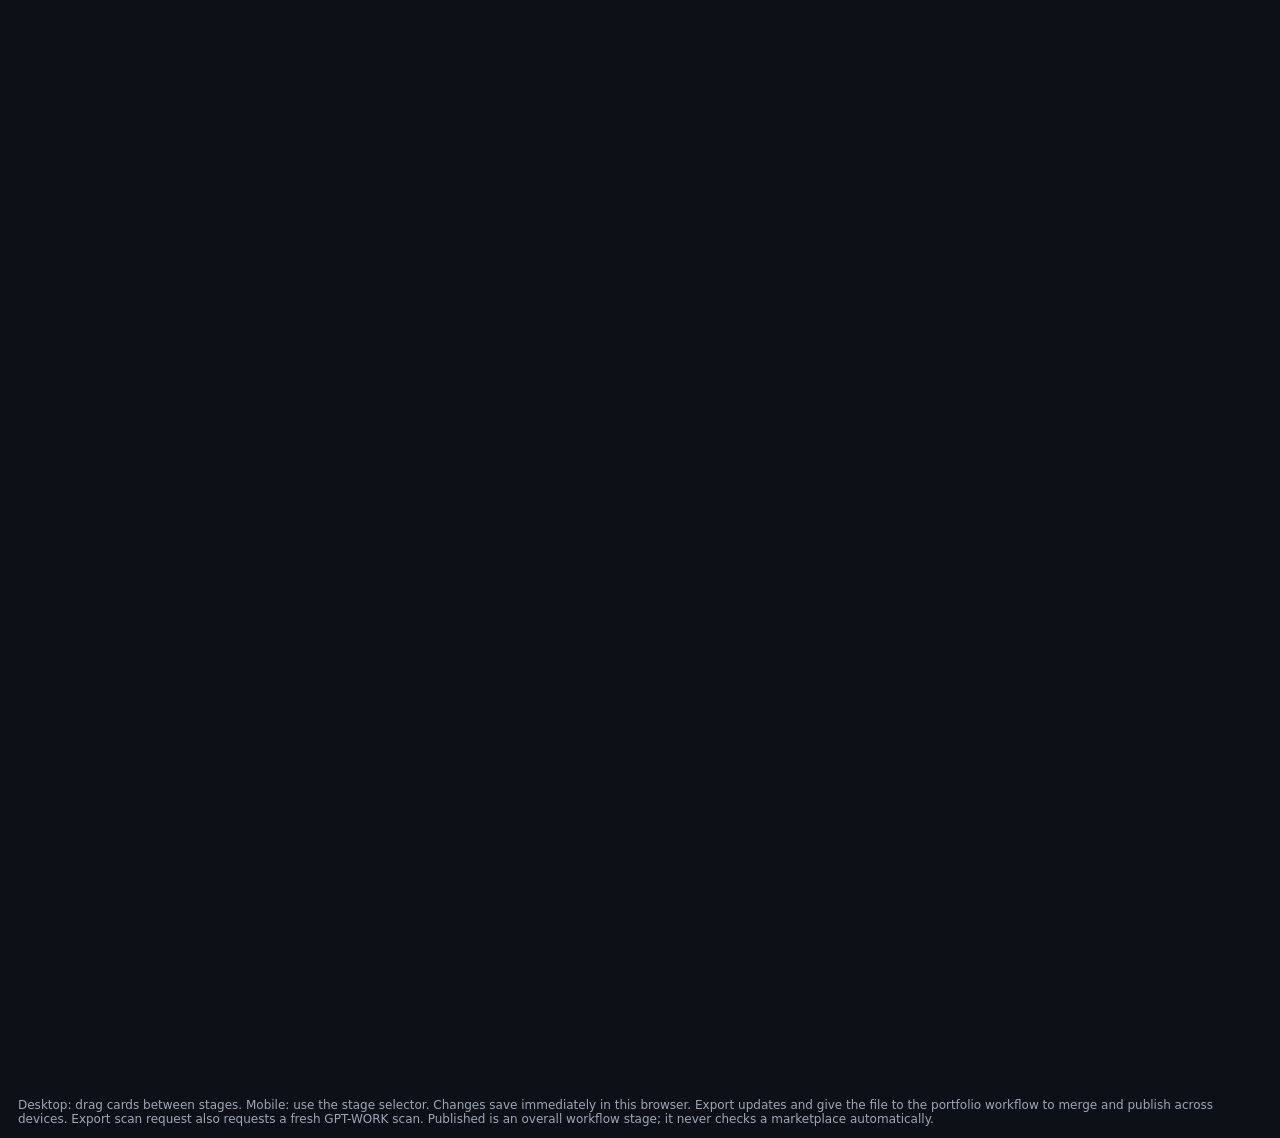
==== commit ed83e6bf: "Confirm both marketplaces for all currently Published products" ====
--- a/PRODUCT PORTFOLIO/index.html
+++ b/PRODUCT PORTFOLIO/index.html
@@ -195,7 +195,7 @@
       "printed": true,
       "published": true,
       "next_action": "Published",
-      "updated_at": "2026-10-18T17:32:55.903269+00:00",
+      "updated_at": "2026-10-18T17:53:56.352267+00:00",
       "needs_review": false,
       "hero_asset_id": "1PG2K-w-Xb6eQKSkTbvqzYqMzzP9h5VU1",
       "hero_asset_url": "https://drive.google.com/thumbnail?id=1PG2K-w-Xb6eQKSkTbvqzYqMzzP9h5VU1&sz=w1000",
@@ -229,9 +229,32 @@
         }
       ],
       "publication": {
-        "thangs": null,
-        "makerworld": null
-      }
+        "thangs": true,
+        "makerworld": true
+      },
+      "publication_updated_at": {
+        "thangs": "2026-10-18T17:53:56.352267+00:00",
+        "makerworld": "2026-10-18T17:53:56.352267+00:00"
+      },
+      "history": [
+        {
+          "at": "2026-10-18T17:53:56.352267+00:00",
+          "source": "dashboard",
+          "field": "publication.thangs",
+          "from": null,
+          "to": true,
+          "note": "User explicitly requested both marketplaces checked for all Published products."
+        },
+        {
+          "at": "2026-10-18T17:53:56.352267+00:00",
+          "source": "dashboard",
+          "field": "publication.makerworld",
+          "from": null,
+          "to": true,
+          "note": "User explicitly requested both marketplaces checked for all Published products."
+        }
+      ],
+      "last_update_source": "dashboard"
     },
     {
       "product_id": "1e44YH3hx9hdRwhai8REY03ZNl7-vcnr7",
@@ -297,7 +320,7 @@
       "printed": true,
       "published": true,
       "next_action": "Published",
-      "updated_at": "2026-10-18T17:32:55.903269+00:00",
+      "updated_at": "2026-10-18T17:53:56.352267+00:00",
       "needs_review": false,
       "hero_asset_id": "1IgHM99t2aKS8-5IJ-WjxhIUMoy66yHKZ",
       "hero_asset_url": "https://drive.google.com/thumbnail?id=1IgHM99t2aKS8-5IJ-WjxhIUMoy66yHKZ&sz=w1000",
@@ -331,9 +354,32 @@
         }
       ],
       "publication": {
-        "thangs": null,
-        "makerworld": null
-      }
+        "thangs": true,
+        "makerworld": true
+      },
+      "publication_updated_at": {
+        "thangs": "2026-10-18T17:53:56.352267+00:00",
+        "makerworld": "2026-10-18T17:53:56.352267+00:00"
+      },
+      "history": [
+        {
+          "at": "2026-10-18T17:53:56.352267+00:00",
+          "source": "dashboard",
+          "field": "publication.thangs",
+          "from": null,
+          "to": true,
+          "note": "User explicitly requested both marketplaces checked for all Published products."
+        },
+        {
+          "at": "2026-10-18T17:53:56.352267+00:00",
+          "source": "dashboard",
+          "field": "publication.makerworld",
+          "from": null,
+          "to": true,
+          "note": "User explicitly requested both marketplaces checked for all Published products."
+        }
+      ],
+      "last_update_source": "dashboard"
     },
     {
       "product_id": "1WWy3Yt-N8j_DjRtu5Ce9DjokV0bOfoNw",
@@ -554,7 +600,7 @@
       "printed": true,
       "published": true,
       "next_action": "Published",
-      "updated_at": "2026-10-18T17:32:55.903269+00:00",
+      "updated_at": "2026-10-18T17:53:56.352267+00:00",
       "needs_review": false,
       "hero_asset_id": "103C1QJQtdzBmKJdoOkIbfs3TSsnhMTap",
       "hero_asset_url": "https://drive.google.com/thumbnail?id=103C1QJQtdzBmKJdoOkIbfs3TSsnhMTap&sz=w1000",
@@ -588,9 +634,32 @@
         }
       ],
       "publication": {
-        "thangs": null,
-        "makerworld": null
-      }
+        "thangs": true,
+        "makerworld": true
+      },
+      "publication_updated_at": {
+        "thangs": "2026-10-18T17:53:56.352267+00:00",
+        "makerworld": "2026-10-18T17:53:56.352267+00:00"
+      },
+      "history": [
+        {
+          "at": "2026-10-18T17:53:56.352267+00:00",
+          "source": "dashboard",
+          "field": "publication.thangs",
+          "from": null,
+          "to": true,
+          "note": "User explicitly requested both marketplaces checked for all Published products."
+        },
+        {
+          "at": "2026-10-18T17:53:56.352267+00:00",
+          "source": "dashboard",
+          "field": "publication.makerworld",
+          "from": null,
+          "to": true,
+          "note": "User explicitly requested both marketplaces checked for all Published products."
+        }
+      ],
+      "last_update_source": "dashboard"
     },
     {
       "product_id": "1o-hn3RiZvHamzrLq6Q9XgfZXaZLeEMhR",
@@ -670,7 +739,7 @@
       "printed": true,
       "published": true,
       "next_action": "Published",
-      "updated_at": "2026-10-18T17:32:55.903269+00:00",
+      "updated_at": "2026-10-18T17:53:56.352267+00:00",
       "needs_review": false,
       "hero_asset_id": "1dYaolioZTKizUBxupeiwOIHMTSc4EH7m",
       "hero_asset_url": "https://drive.google.com/thumbnail?id=1dYaolioZTKizUBxupeiwOIHMTSc4EH7m&sz=w1000",
@@ -707,9 +776,32 @@
       "update_source": "user",
       "status_evidence": "Explicit user instruction to move to Printed, 2026-10-16.",
       "publication": {
-        "thangs": null,
-        "makerworld": null
-      }
+        "thangs": true,
+        "makerworld": true
+      },
+      "publication_updated_at": {
+        "thangs": "2026-10-18T17:53:56.352267+00:00",
+        "makerworld": "2026-10-18T17:53:56.352267+00:00"
+      },
+      "history": [
+        {
+          "at": "2026-10-18T17:53:56.352267+00:00",
+          "source": "dashboard",
+          "field": "publication.thangs",
+          "from": null,
+          "to": true,
+          "note": "User explicitly requested both marketplaces checked for all Published products."
+        },
+        {
+          "at": "2026-10-18T17:53:56.352267+00:00",
+          "source": "dashboard",
+          "field": "publication.makerworld",
+          "from": null,
+          "to": true,
+          "note": "User explicitly requested both marketplaces checked for all Published products."
+        }
+      ],
+      "last_update_source": "dashboard"
     },
     {
       "product_id": "1GQD8YzJT2gOMun1B_Jb7bY--gdhnZthe",
@@ -875,7 +967,7 @@
       "printed": true,
       "published": true,
       "next_action": "Published",
-      "updated_at": "2026-10-18T17:32:55.903269+00:00",
+      "updated_at": "2026-10-18T17:53:56.352267+00:00",
       "needs_review": false,
       "hero_asset_id": "1GQA2NgMKF2JQNgqxhkOjDitn_biBFILi",
       "hero_asset_url": "https://drive.google.com/thumbnail?id=1GQA2NgMKF2JQNgqxhkOjDitn_biBFILi&sz=w1000",
@@ -911,9 +1003,32 @@
       "update_source": "user",
       "status_evidence": "Explicit user instruction to move to Printed, 2026-10-16.",
       "publication": {
-        "thangs": null,
-        "makerworld": null
-      }
+        "thangs": true,
+        "makerworld": true
+      },
+      "publication_updated_at": {
+        "thangs": "2026-10-18T17:53:56.352267+00:00",
+        "makerworld": "2026-10-18T17:53:56.352267+00:00"
+      },
+      "history": [
+        {
+          "at": "2026-10-18T17:53:56.352267+00:00",
+          "source": "dashboard",
+          "field": "publication.thangs",
+          "from": null,
+          "to": true,
+          "note": "User explicitly requested both marketplaces checked for all Published products."
+        },
+        {
+          "at": "2026-10-18T17:53:56.352267+00:00",
+          "source": "dashboard",
+          "field": "publication.makerworld",
+          "from": null,
+          "to": true,
+          "note": "User explicitly requested both marketplaces checked for all Published products."
+        }
+      ],
+      "last_update_source": "dashboard"
     },
     {
       "product_id": "1KoPsjpUsBUZcld8i0c8qm44PDJHrDXg_",
@@ -983,7 +1098,7 @@
       "has_marketplace": true,
       "published": true,
       "next_action": "Published",
-      "updated_at": "2026-10-18T17:32:55.903269+00:00",
+      "updated_at": "2026-10-18T17:53:56.352267+00:00",
       "needs_review": false,
       "printed": true,
       "seasonality": "seasonal",
@@ -1015,9 +1130,32 @@
         }
       ],
       "publication": {
-        "thangs": null,
-        "makerworld": null
-      }
+        "thangs": true,
+        "makerworld": true
+      },
+      "publication_updated_at": {
+        "thangs": "2026-10-18T17:53:56.352267+00:00",
+        "makerworld": "2026-10-18T17:53:56.352267+00:00"
+      },
+      "history": [
+        {
+          "at": "2026-10-18T17:53:56.352267+00:00",
+          "source": "dashboard",
+          "field": "publication.thangs",
+          "from": null,
+          "to": true,
+          "note": "User explicitly requested both marketplaces checked for all Published products."
+        },
+        {
+          "at": "2026-10-18T17:53:56.352267+00:00",
+          "source": "dashboard",
+          "field": "publication.makerworld",
+          "from": null,
+          "to": true,
+          "note": "User explicitly requested both marketplaces checked for all Published products."
+        }
+      ],
+      "last_update_source": "dashboard"
     },
     {
       "product_id": "1nBS3SPuksxc9pkZy6ie5X6CW3y7grHFJ",
@@ -1034,7 +1172,7 @@
       "has_marketplace": true,
       "published": true,
       "next_action": "Published",
-      "updated_at": "2026-10-18T17:32:55.903269+00:00",
+      "updated_at": "2026-10-18T17:53:56.352267+00:00",
       "needs_review": false,
       "printed": true,
       "seasonality": "seasonal",
@@ -1066,9 +1204,32 @@
         }
       ],
       "publication": {
-        "thangs": null,
-        "makerworld": null
-      }
+        "thangs": true,
+        "makerworld": true
+      },
+      "publication_updated_at": {
+        "thangs": "2026-10-18T17:53:56.352267+00:00",
+        "makerworld": "2026-10-18T17:53:56.352267+00:00"
+      },
+      "history": [
+        {
+          "at": "2026-10-18T17:53:56.352267+00:00",
+          "source": "dashboard",
+          "field": "publication.thangs",
+          "from": null,
+          "to": true,
+          "note": "User explicitly requested both marketplaces checked for all Published products."
+        },
+        {
+          "at": "2026-10-18T17:53:56.352267+00:00",
+          "source": "dashboard",
+          "field": "publication.makerworld",
+          "from": null,
+          "to": true,
+          "note": "User explicitly requested both marketplaces checked for all Published products."
+        }
+      ],
+      "last_update_source": "dashboard"
     },
     {
       "product_id": "1sf5c2qXpE2ekTA9-qbecOcoE32kzkmEB",
@@ -1085,7 +1246,7 @@
       "has_marketplace": true,
       "published": true,
       "next_action": "Published",
-      "updated_at": "2026-10-18T17:32:55.903269+00:00",
+      "updated_at": "2026-10-18T17:53:56.352267+00:00",
       "needs_review": false,
       "printed": true,
       "seasonality": "seasonal",
@@ -1117,9 +1278,32 @@
         }
       ],
       "publication": {
-        "thangs": null,
-        "makerworld": null
-      }
+        "thangs": true,
+        "makerworld": true
+      },
+      "publication_updated_at": {
+        "thangs": "2026-10-18T17:53:56.352267+00:00",
+        "makerworld": "2026-10-18T17:53:56.352267+00:00"
+      },
+      "history": [
+        {
+          "at": "2026-10-18T17:53:56.352267+00:00",
+          "source": "dashboard",
+          "field": "publication.thangs",
+          "from": null,
+          "to": true,
+          "note": "User explicitly requested both marketplaces checked for all Published products."
+        },
+        {
+          "at": "2026-10-18T17:53:56.352267+00:00",
+          "source": "dashboard",
+          "field": "publication.makerworld",
+          "from": null,
+          "to": true,
+          "note": "User explicitly requested both marketplaces checked for all Published products."
+        }
+      ],
+      "last_update_source": "dashboard"
     },
     {
       "product_id": "1oJDQTkwYx0iFco-mTyIilo-w_jcFAeua",
@@ -1136,7 +1320,7 @@
       "has_marketplace": false,
       "published": true,
       "next_action": "Published",
-      "updated_at": "2026-10-18T17:32:55.903269+00:00",
+      "updated_at": "2026-10-18T17:53:56.352267+00:00",
       "needs_review": false,
       "printed": true,
       "seasonality": "seasonal",
@@ -1168,9 +1352,32 @@
         }
       ],
       "publication": {
-        "thangs": null,
-        "makerworld": null
-      }
+        "thangs": true,
+        "makerworld": true
+      },
+      "publication_updated_at": {
+        "thangs": "2026-10-18T17:53:56.352267+00:00",
+        "makerworld": "2026-10-18T17:53:56.352267+00:00"
+      },
+      "history": [
+        {
+          "at": "2026-10-18T17:53:56.352267+00:00",
+          "source": "dashboard",
+          "field": "publication.thangs",
+          "from": null,
+          "to": true,
+          "note": "User explicitly requested both marketplaces checked for all Published products."
+        },
+        {
+          "at": "2026-10-18T17:53:56.352267+00:00",
+          "source": "dashboard",
+          "field": "publication.makerworld",
+          "from": null,
+          "to": true,
+          "note": "User explicitly requested both marketplaces checked for all Published products."
+        }
+      ],
+      "last_update_source": "dashboard"
     },
     {
       "product_id": "1k_i7OSxBJJGfUCSvpi2o4Y-5OF1PyDk9",
@@ -1188,7 +1395,7 @@
       "published": true,
       "printed": true,
       "next_action": "Published",
-      "updated_at": "2026-10-18T17:32:55.903269+00:00",
+      "updated_at": "2026-10-18T17:53:56.352267+00:00",
       "needs_review": false,
       "seasonality": "seasonal",
       "seasons": [
@@ -1219,9 +1426,32 @@
         }
       ],
       "publication": {
-        "thangs": null,
-        "makerworld": null
-      }
+        "thangs": true,
+        "makerworld": true
+      },
+      "publication_updated_at": {
+        "thangs": "2026-10-18T17:53:56.352267+00:00",
+        "makerworld": "2026-10-18T17:53:56.352267+00:00"
+      },
+      "history": [
+        {
+          "at": "2026-10-18T17:53:56.352267+00:00",
+          "source": "dashboard",
+          "field": "publication.thangs",
+          "from": null,
+          "to": true,
+          "note": "User explicitly requested both marketplaces checked for all Published products."
+        },
+        {
+          "at": "2026-10-18T17:53:56.352267+00:00",
+          "source": "dashboard",
+          "field": "publication.makerworld",
+          "from": null,
+          "to": true,
+          "note": "User explicitly requested both marketplaces checked for all Published products."
+        }
+      ],
+      "last_update_source": "dashboard"
     },
     {
       "product_id": "1XPriR8X_YGICjPUXUUn-ACilq4pJeMfL",
@@ -1236,7 +1466,7 @@
       "printed": true,
       "published": true,
       "next_action": "Published",
-      "updated_at": "2026-10-18T17:32:55.903269+00:00",
+      "updated_at": "2026-10-18T17:53:56.352267+00:00",
       "needs_review": false,
       "hero_asset_id": "1A3M-aiMsrIZ6_z56j4ZjK50kvgGHVPct",
       "hero_asset_url": "https://drive.google.com/thumbnail?id=1A3M-aiMsrIZ6_z56j4ZjK50kvgGHVPct&sz=w1000",
@@ -1271,9 +1501,32 @@
         }
       ],
       "publication": {
-        "thangs": null,
-        "makerworld": null
-      }
+        "thangs": true,
+        "makerworld": true
+      },
+      "publication_updated_at": {
+        "thangs": "2026-10-18T17:53:56.352267+00:00",
+        "makerworld": "2026-10-18T17:53:56.352267+00:00"
+      },
+      "history": [
+        {
+          "at": "2026-10-18T17:53:56.352267+00:00",
+          "source": "dashboard",
+          "field": "publication.thangs",
+          "from": null,
+          "to": true,
+          "note": "User explicitly requested both marketplaces checked for all Published products."
+        },
+        {
+          "at": "2026-10-18T17:53:56.352267+00:00",
+          "source": "dashboard",
+          "field": "publication.makerworld",
+          "from": null,
+          "to": true,
+          "note": "User explicitly requested both marketplaces checked for all Published products."
+        }
+      ],
+      "last_update_source": "dashboard"
     },
     {
       "product_id": "1426ElQ0JgmKch_o7H5al-jXZz0ya0_W2",
@@ -1290,7 +1543,7 @@
       "has_marketplace": false,
       "published": true,
       "next_action": "Published",
-      "updated_at": "2026-10-18T17:32:55.903269+00:00",
+      "updated_at": "2026-10-18T17:53:56.352267+00:00",
       "needs_review": false,
       "printed": true,
       "seasonality": "seasonal",
@@ -1322,9 +1575,32 @@
         }
       ],
       "publication": {
-        "thangs": null,
-        "makerworld": null
-      }
+        "thangs": true,
+        "makerworld": true
+      },
+      "publication_updated_at": {
+        "thangs": "2026-10-18T17:53:56.352267+00:00",
+        "makerworld": "2026-10-18T17:53:56.352267+00:00"
+      },
+      "history": [
+        {
+          "at": "2026-10-18T17:53:56.352267+00:00",
+          "source": "dashboard",
+          "field": "publication.thangs",
+          "from": null,
+          "to": true,
+          "note": "User explicitly requested both marketplaces checked for all Published products."
+        },
+        {
+          "at": "2026-10-18T17:53:56.352267+00:00",
+          "source": "dashboard",
+          "field": "publication.makerworld",
+          "from": null,
+          "to": true,
+          "note": "User explicitly requested both marketplaces checked for all Published products."
+        }
+      ],
+      "last_update_source": "dashboard"
     },
     {
       "product_id": "1jsBCsAWgNwkWb45GZevLynhUUXivuCWV",
@@ -1341,7 +1617,7 @@
       "has_marketplace": false,
       "published": true,
       "next_action": "Published",
-      "updated_at": "2026-10-18T17:32:55.903269+00:00",
+      "updated_at": "2026-10-18T17:53:56.352267+00:00",
       "needs_review": false,
       "printed": true,
       "seasonality": "seasonal",
@@ -1373,9 +1649,32 @@
         }
       ],
       "publication": {
-        "thangs": null,
-        "makerworld": null
-      }
+        "thangs": true,
+        "makerworld": true
+      },
+      "publication_updated_at": {
+        "thangs": "2026-10-18T17:53:56.352267+00:00",
+        "makerworld": "2026-10-18T17:53:56.352267+00:00"
+      },
+      "history": [
+        {
+          "at": "2026-10-18T17:53:56.352267+00:00",
+          "source": "dashboard",
+          "field": "publication.thangs",
+          "from": null,
+          "to": true,
+          "note": "User explicitly requested both marketplaces checked for all Published products."
+        },
+        {
+          "at": "2026-10-18T17:53:56.352267+00:00",
+          "source": "dashboard",
+          "field": "publication.makerworld",
+          "from": null,
+          "to": true,
+          "note": "User explicitly requested both marketplaces checked for all Published products."
+        }
+      ],
+      "last_update_source": "dashboard"
     },
     {
       "product_id": "1_iRZ1uIVe4zbYKv75ioxGsiyP1nx1I-C",
@@ -1392,7 +1691,7 @@
       "has_marketplace": true,
       "published": true,
       "next_action": "Published",
-      "updated_at": "2026-10-18T17:32:55.903269+00:00",
+      "updated_at": "2026-10-18T17:53:56.352267+00:00",
       "needs_review": false,
       "printed": true,
       "seasonality": "seasonal",
@@ -1424,9 +1723,32 @@
         }
       ],
       "publication": {
-        "thangs": null,
-        "makerworld": null
-      }
+        "thangs": true,
+        "makerworld": true
+      },
+      "publication_updated_at": {
+        "thangs": "2026-10-18T17:53:56.352267+00:00",
+        "makerworld": "2026-10-18T17:53:56.352267+00:00"
+      },
+      "history": [
+        {
+          "at": "2026-10-18T17:53:56.352267+00:00",
+          "source": "dashboard",
+          "field": "publication.thangs",
+          "from": null,
+          "to": true,
+          "note": "User explicitly requested both marketplaces checked for all Published products."
+        },
+        {
+          "at": "2026-10-18T17:53:56.352267+00:00",
+          "source": "dashboard",
+          "field": "publication.makerworld",
+          "from": null,
+          "to": true,
+          "note": "User explicitly requested both marketplaces checked for all Published products."
+        }
+      ],
+      "last_update_source": "dashboard"
     },
     {
       "product_id": "1JFp2gpmoi71Hs0HhNPIKWPRWbZlqTxTt",
@@ -1443,7 +1765,7 @@
       "has_marketplace": false,
       "published": true,
       "next_action": "Published",
-      "updated_at": "2026-10-18T17:32:55.903269+00:00",
+      "updated_at": "2026-10-18T17:53:56.352267+00:00",
       "needs_review": false,
       "printed": true,
       "seasonality": "seasonal",
@@ -1475,9 +1797,32 @@
         }
       ],
       "publication": {
-        "thangs": null,
-        "makerworld": null
-      }
+        "thangs": true,
+        "makerworld": true
+      },
+      "publication_updated_at": {
+        "thangs": "2026-10-18T17:53:56.352267+00:00",
+        "makerworld": "2026-10-18T17:53:56.352267+00:00"
+      },
+      "history": [
+        {
+          "at": "2026-10-18T17:53:56.352267+00:00",
+          "source": "dashboard",
+          "field": "publication.thangs",
+          "from": null,
+          "to": true,
+          "note": "User explicitly requested both marketplaces checked for all Published products."
+        },
+        {
+          "at": "2026-10-18T17:53:56.352267+00:00",
+          "source": "dashboard",
+          "field": "publication.makerworld",
+          "from": null,
+          "to": true,
+          "note": "User explicitly requested both marketplaces checked for all Published products."
+        }
+      ],
+      "last_update_source": "dashboard"
     },
     {
       "product_id": "1uPSdL5e8z1ymn__dwFsFNU6PHdIckHcw",
@@ -1494,7 +1839,7 @@
       "has_marketplace": true,
       "published": true,
       "next_action": "Published",
-      "updated_at": "2026-10-18T17:32:55.903269+00:00",
+      "updated_at": "2026-10-18T17:53:56.352267+00:00",
       "needs_review": false,
       "printed": true,
       "seasonality": "seasonal",
@@ -1526,9 +1871,32 @@
         }
       ],
       "publication": {
-        "thangs": null,
-        "makerworld": null
-      }
+        "thangs": true,
+        "makerworld": true
+      },
+      "publication_updated_at": {
+        "thangs": "2026-10-18T17:53:56.352267+00:00",
+        "makerworld": "2026-10-18T17:53:56.352267+00:00"
+      },
+      "history": [
+        {
+          "at": "2026-10-18T17:53:56.352267+00:00",
+          "source": "dashboard",
+          "field": "publication.thangs",
+          "from": null,
+          "to": true,
+          "note": "User explicitly requested both marketplaces checked for all Published products."
+        },
+        {
+          "at": "2026-10-18T17:53:56.352267+00:00",
+          "source": "dashboard",
+          "field": "publication.makerworld",
+          "from": null,
+          "to": true,
+          "note": "User explicitly requested both marketplaces checked for all Published products."
+        }
+      ],
+      "last_update_source": "dashboard"
     },
     {
       "product_id": "1wYzoNRUH4JsT_uopIbIuCoVgduS2Uxw3",
@@ -1545,7 +1913,7 @@
       "has_marketplace": false,
       "published": true,
       "next_action": "Published",
-      "updated_at": "2026-10-18T17:32:55.903269+00:00",
+      "updated_at": "2026-10-18T17:53:56.352267+00:00",
       "needs_review": false,
       "printed": true,
       "seasonality": "seasonal",
@@ -1577,9 +1945,32 @@
         }
       ],
       "publication": {
-        "thangs": null,
-        "makerworld": null
-      }
+        "thangs": true,
+        "makerworld": true
+      },
+      "publication_updated_at": {
+        "thangs": "2026-10-18T17:53:56.352267+00:00",
+        "makerworld": "2026-10-18T17:53:56.352267+00:00"
+      },
+      "history": [
+        {
+          "at": "2026-10-18T17:53:56.352267+00:00",
+          "source": "dashboard",
+          "field": "publication.thangs",
+          "from": null,
+          "to": true,
+          "note": "User explicitly requested both marketplaces checked for all Published products."
+        },
+        {
+          "at": "2026-10-18T17:53:56.352267+00:00",
+          "source": "dashboard",
+          "field": "publication.makerworld",
+          "from": null,
+          "to": true,
+          "note": "User explicitly requested both marketplaces checked for all Published products."
+        }
+      ],
+      "last_update_source": "dashboard"
     },
     {
       "product_id": "1Dye6mKOGIkgh9FnL_9iZZjd4ob0ZDYTP",
@@ -1596,7 +1987,7 @@
       "has_marketplace": true,
       "published": true,
       "next_action": "Published",
-      "updated_at": "2026-10-18T17:32:55.903269+00:00",
+      "updated_at": "2026-10-18T17:53:56.352267+00:00",
       "needs_review": false,
       "printed": true,
       "seasonality": "seasonal",
@@ -1629,9 +2020,32 @@
         }
       ],
       "publication": {
-        "thangs": null,
-        "makerworld": null
-      }
+        "thangs": true,
+        "makerworld": true
+      },
+      "publication_updated_at": {
+        "thangs": "2026-10-18T17:53:56.352267+00:00",
+        "makerworld": "2026-10-18T17:53:56.352267+00:00"
+      },
+      "history": [
+        {
+          "at": "2026-10-18T17:53:56.352267+00:00",
+          "source": "dashboard",
+          "field": "publication.thangs",
+          "from": null,
+          "to": true,
+          "note": "User explicitly requested both marketplaces checked for all Published products."
+        },
+        {
+          "at": "2026-10-18T17:53:56.352267+00:00",
+          "source": "dashboard",
+          "field": "publication.makerworld",
+          "from": null,
+          "to": true,
+          "note": "User explicitly requested both marketplaces checked for all Published products."
+        }
+      ],
+      "last_update_source": "dashboard"
     },
     {
       "product_id": "1aiOzCMB6FRcXB6PqxM1XAAuZWhgh2K7x",
@@ -1648,7 +2062,7 @@
       "has_marketplace": false,
       "published": true,
       "next_action": "Published",
-      "updated_at": "2026-10-18T17:32:55.903269+00:00",
+      "updated_at": "2026-10-18T17:53:56.352267+00:00",
       "needs_review": false,
       "printed": true,
       "seasonality": "seasonal",
@@ -1680,9 +2094,32 @@
         }
       ],
       "publication": {
-        "thangs": null,
-        "makerworld": null
-      }
+        "thangs": true,
+        "makerworld": true
+      },
+      "publication_updated_at": {
+        "thangs": "2026-10-18T17:53:56.352267+00:00",
+        "makerworld": "2026-10-18T17:53:56.352267+00:00"
+      },
+      "history": [
+        {
+          "at": "2026-10-18T17:53:56.352267+00:00",
+          "source": "dashboard",
+          "field": "publication.thangs",
+          "from": null,
+          "to": true,
+          "note": "User explicitly requested both marketplaces checked for all Published products."
+        },
+        {
+          "at": "2026-10-18T17:53:56.352267+00:00",
+          "source": "dashboard",
+          "field": "publication.makerworld",
+          "from": null,
+          "to": true,
+          "note": "User explicitly requested both marketplaces checked for all Published products."
+        }
+      ],
+      "last_update_source": "dashboard"
     }
   ],
   "reconciliation": {
@@ -1692,11 +2129,12 @@
     "source": "Full recursive GPT-WORK Drive inventory",
     "product_count": 32,
     "stage_counts": {
-      "print_ready": 7,
-      "published": 19,
+      "idea": 0,
       "specs_ready": 2,
       "3mf_ready": 2,
-      "to_publish": 2
+      "print_ready": 7,
+      "to_publish": 2,
+      "published": 19
     },
     "removed_products": [
       "Nordic Christmas Windowsill Silhouette Set",
